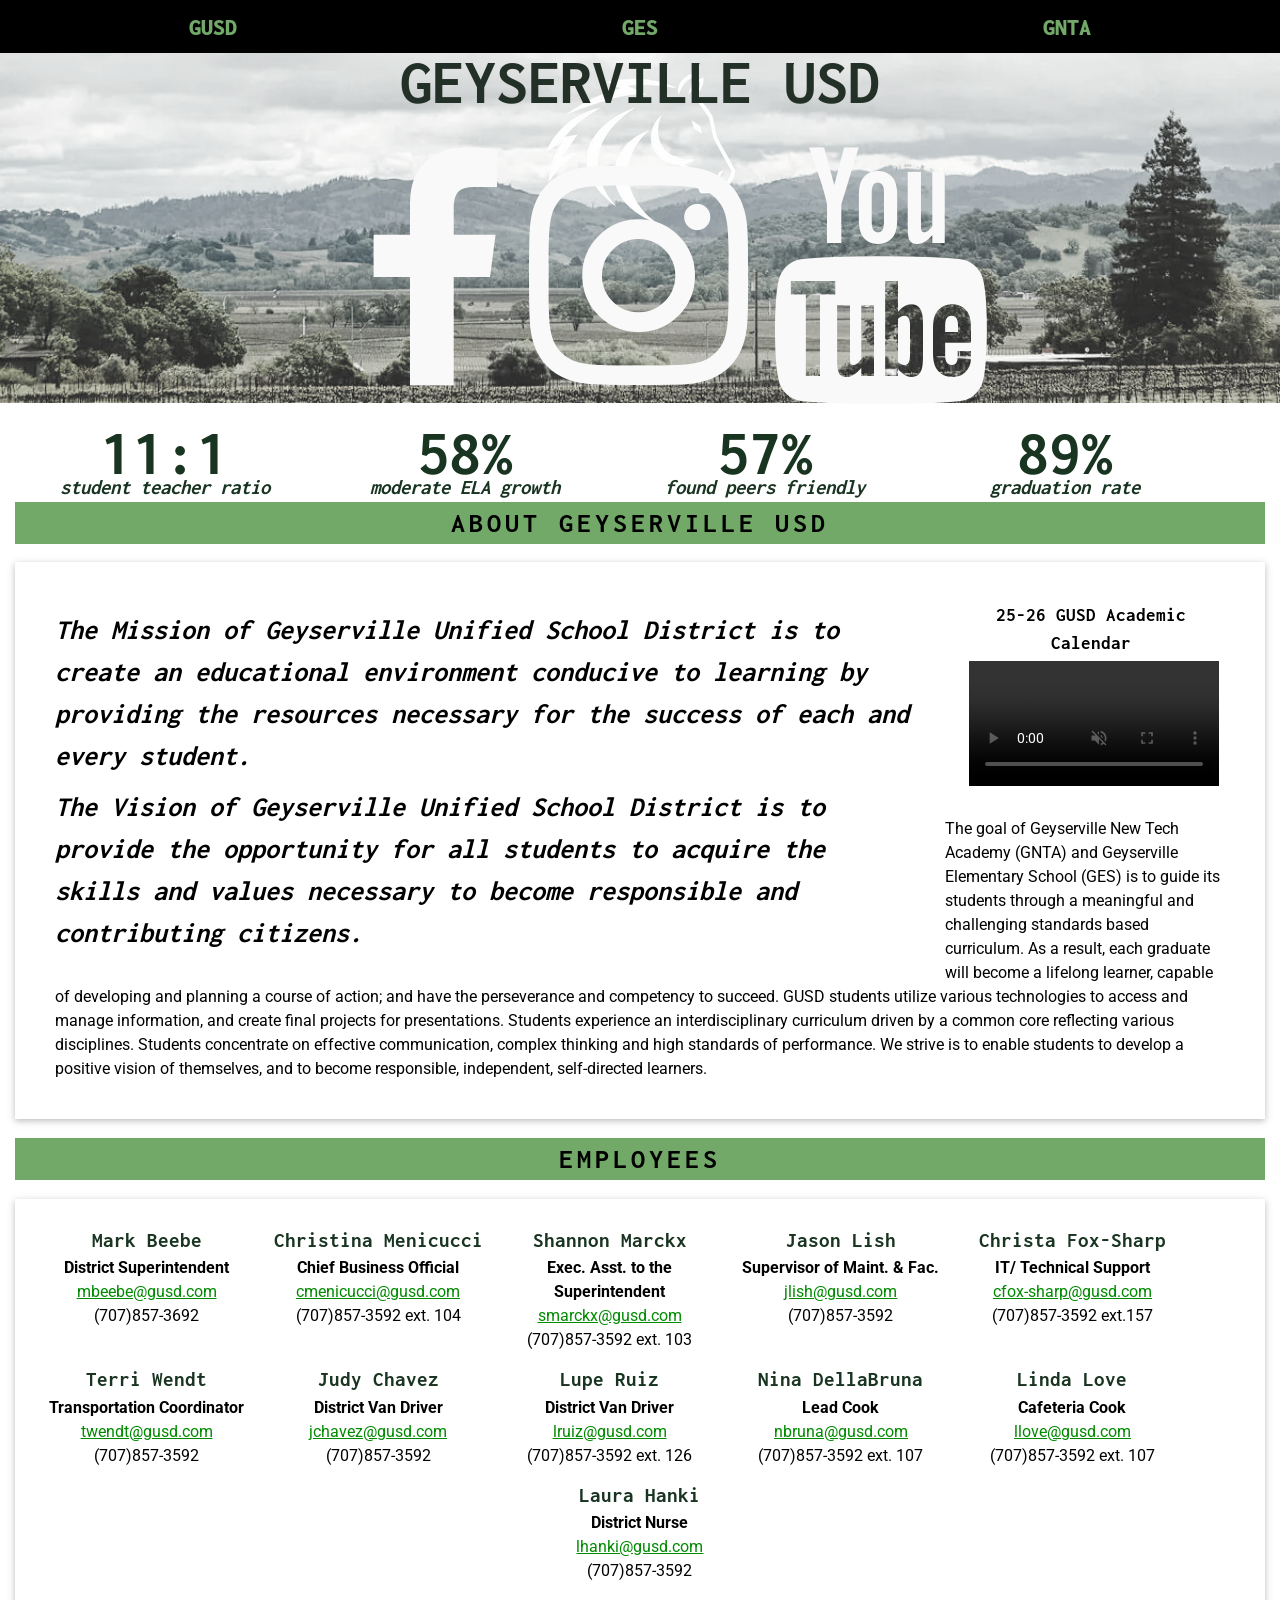
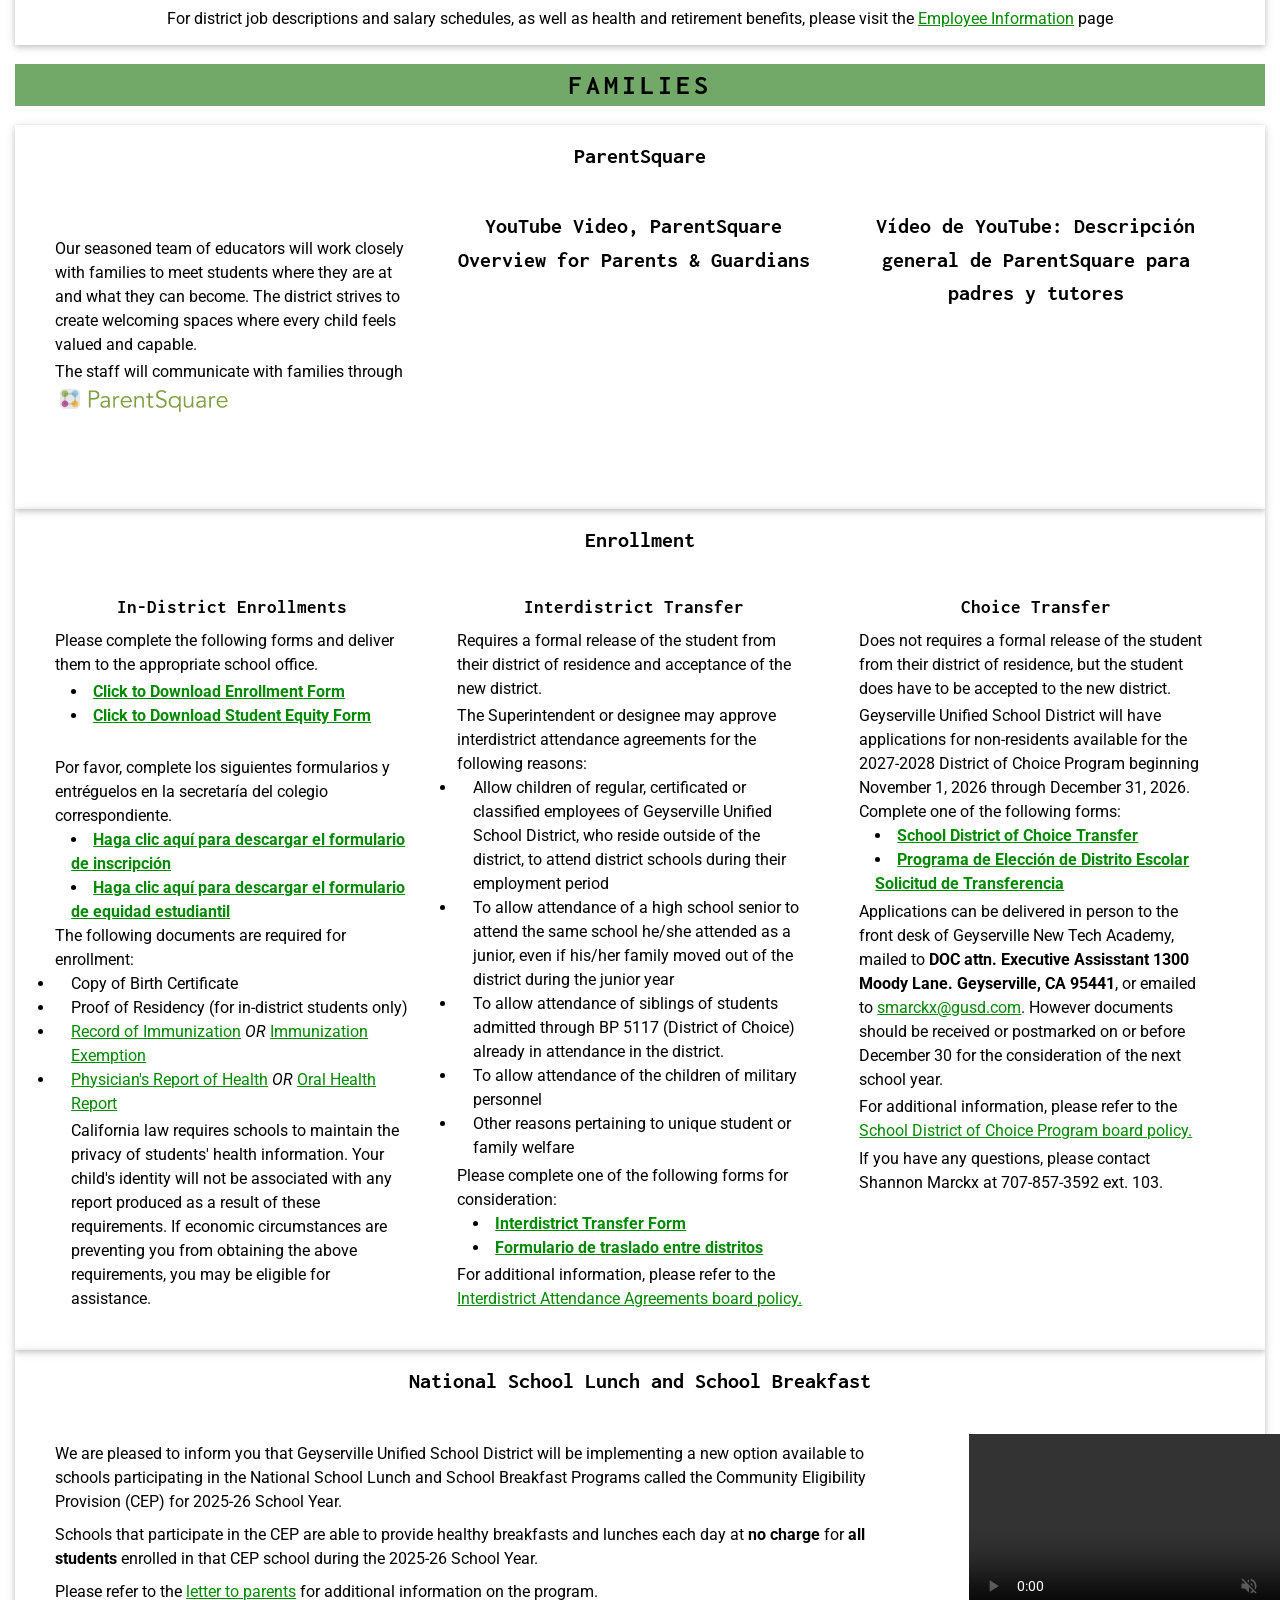
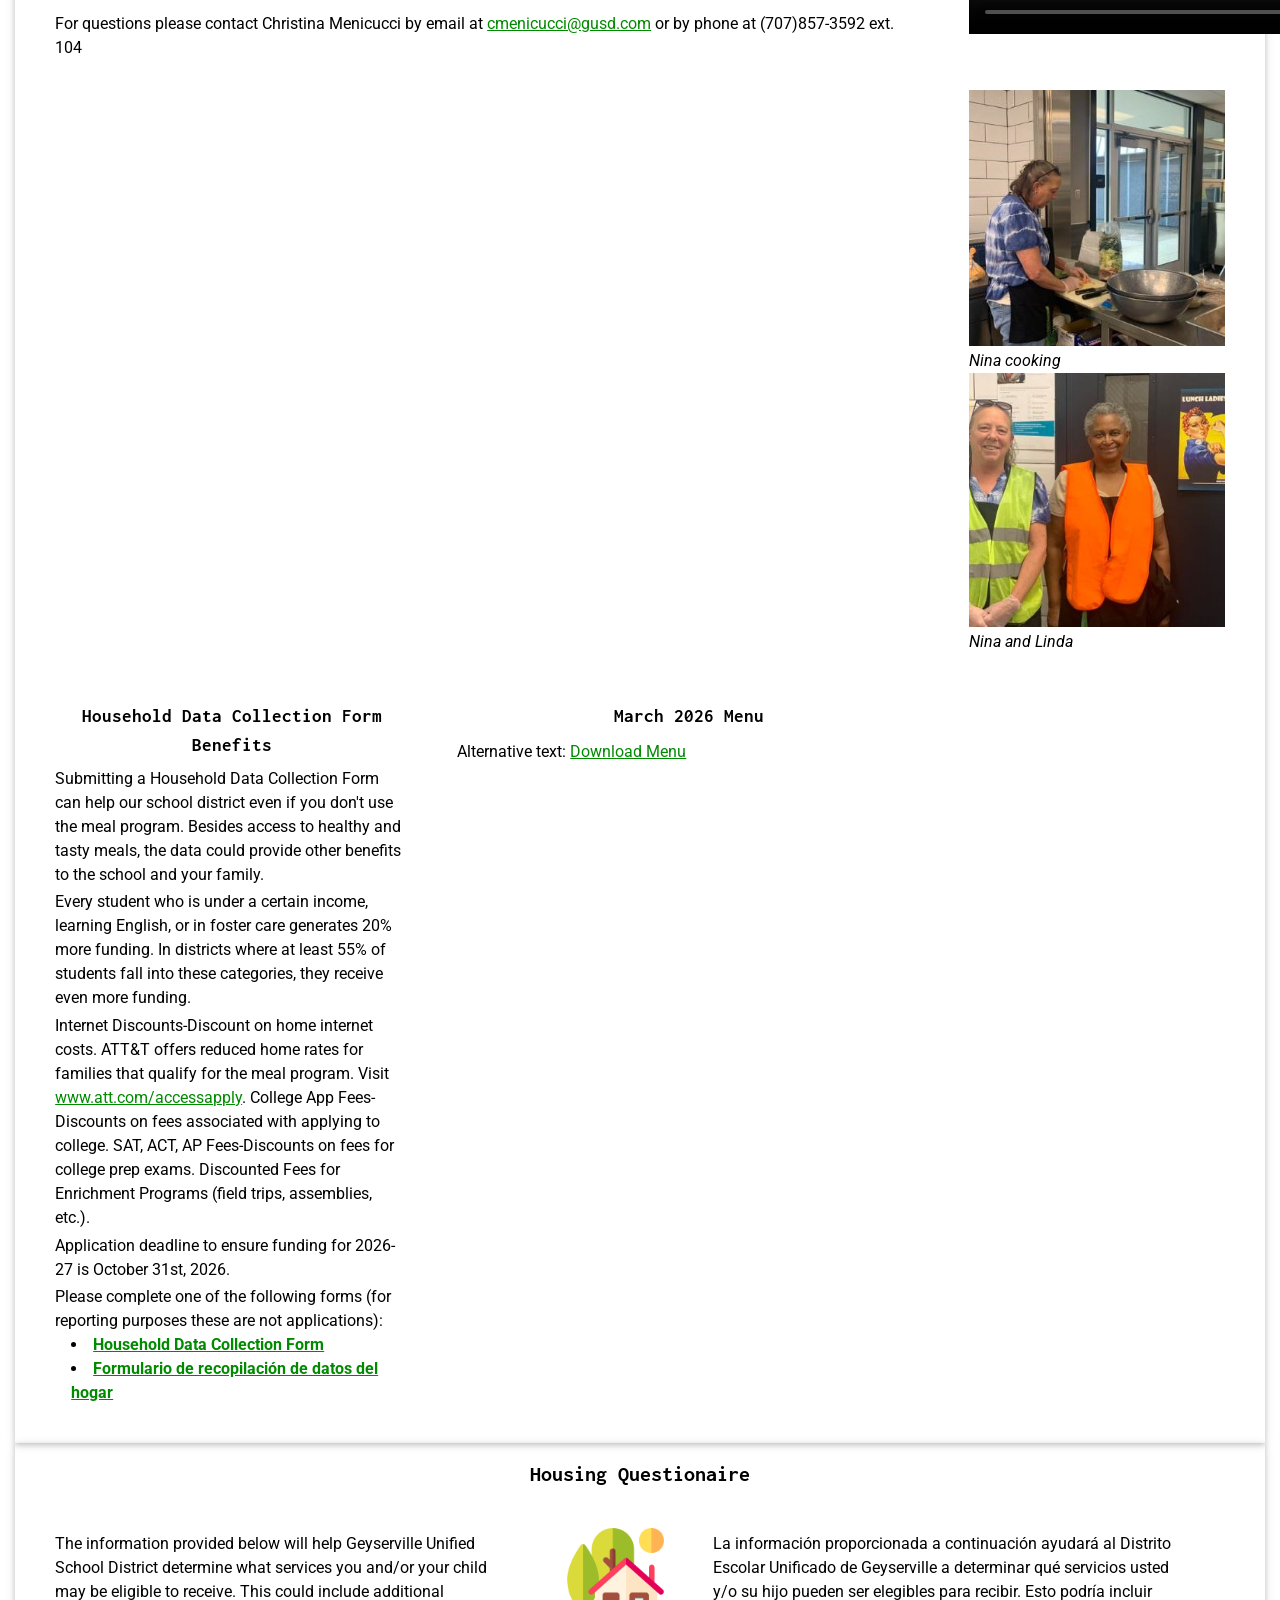
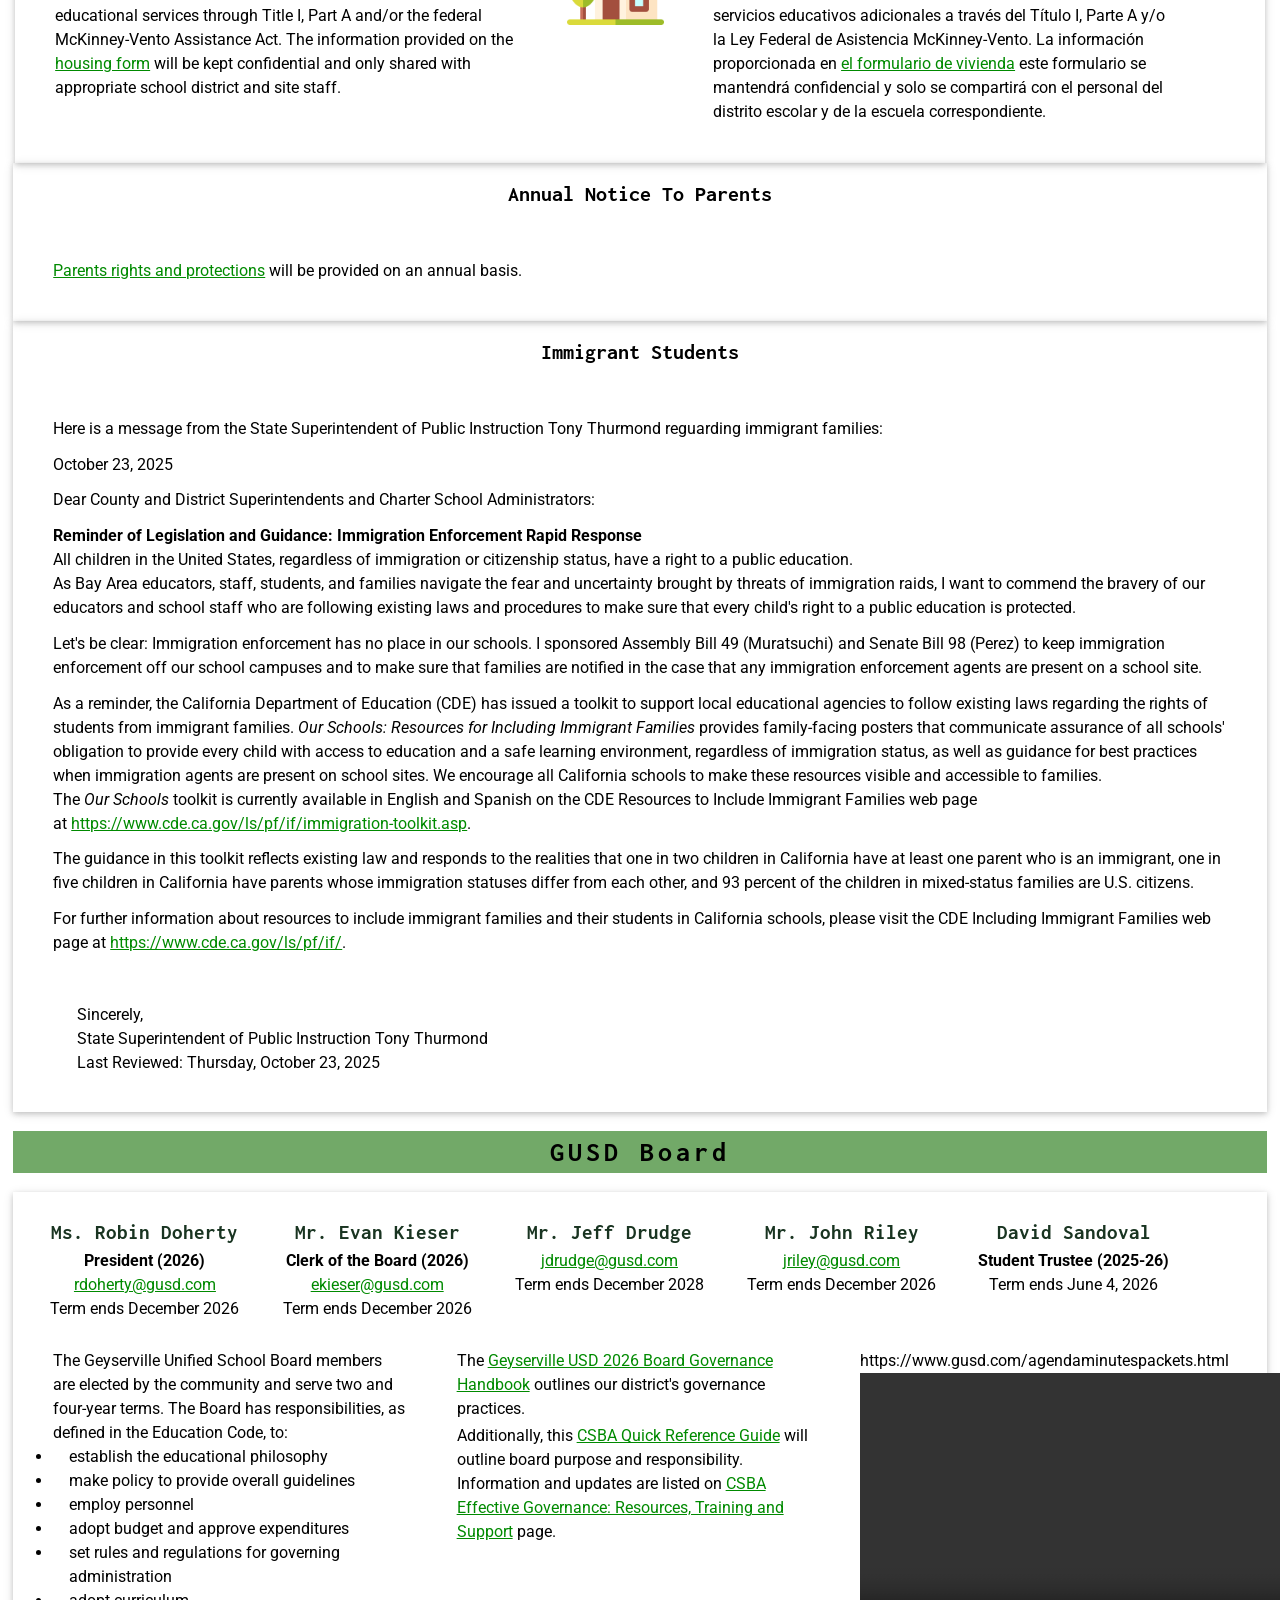
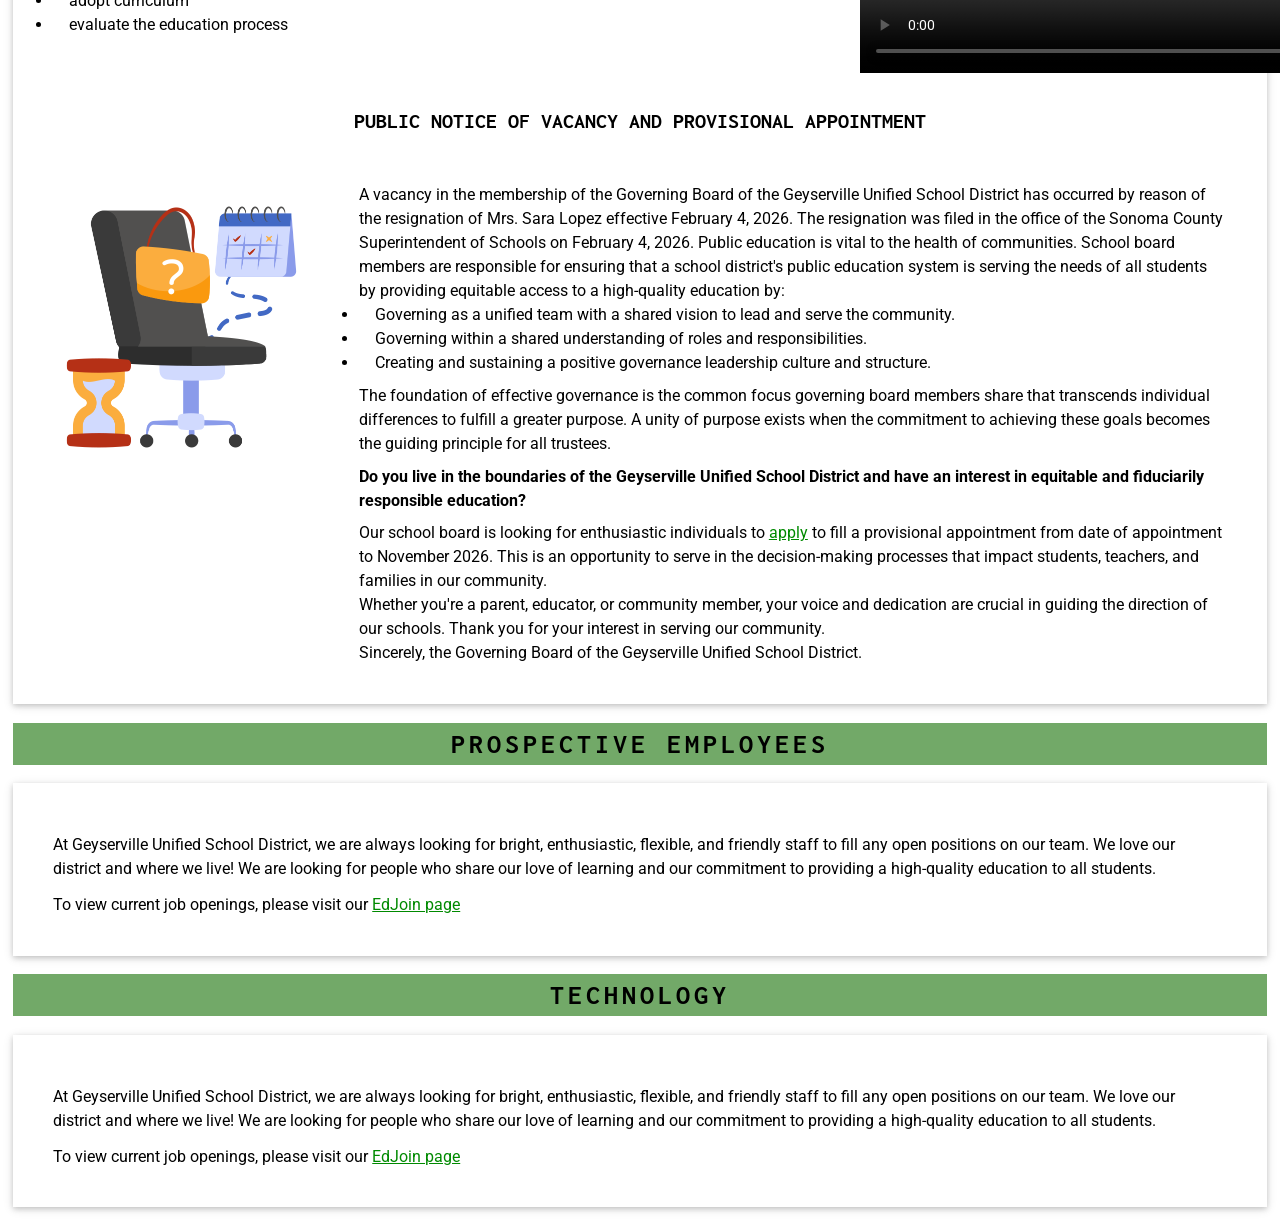
==== index.html @ 6c2a85e2 "removed class on font awesome icons." ====
<!DOCTYPE html>
<html>

<head>
  <title>Geyserville USD</title>
  <link rel="icon" type="image/x-icon" href="./images/favicon.ico">
  <meta charset="UTF-8">
  <meta name="viewport" content="width=device-width, initial-scale=1">
  <link rel="stylesheet" href="./style.css" />
  <script type="text/javascript" src="./jquery-3.3.1.js"></script>
  <script type="text/javascript">
    function googleTranslateElementInit() {
      new google.translate.TranslateElement({ pageLanguage: 'en' }, 'google_translate_element');
    }
  </script>
  <script type="text/javascript"
    src="//translate.google.com/translate_a/element.js?cb=googleTranslateElementInit"></script>
  <link rel="preconnect" href="https://fonts.googleapis.com">
  <link rel="preconnect" href="https://fonts.gstatic.com" crossorigin>
  <link href="https://fonts.googleapis.com/css2?family=Inconsolata:wght@200..900&display=swap" rel="stylesheet">
  <link href="https://fonts.googleapis.com/css2?family=Roboto:ital,wght@0,100..900;1,100..900&display=swap"
    rel="stylesheet">
  <link rel="stylesheet" href="https://cdnjs.cloudflare.com/ajax/libs/font-awesome/4.7.0/css/font-awesome.min.css">
  <script src="js/dw_tooltip_c.js" type="text/javascript"></script>
  <script src="https://ajax.googleapis.com/ajax/libs/jquery/2.2.0/jquery.min.js"></script>
  <script>
    $(function () {
      $("#footerDiv").load("footer.html");
    });  
  </script>

</head>

<div class="gusd-top">
  <div class="gusd-row gusd-black">
    <div id="google_translate_element"></div>
    <div class="navbar">
      <div class="gusd-col s4 dropdown">
        <button class="dropbtn gusd-button gusd-block gusd">GUSD</button>
        <div class="dropdown-content">
          <a href="/">Home</a>
          <a href="./images/25-26_geyserville_unified_school_district_calendar.pdf" target="_blank">Academic
            Calendar</a>
          <a href="#employees">Employees</a>
          <a href="#fam">Families</a>
          <a href="#board">GUSD Board</a>
          <a href="./images/LCAP_GUSD_20250815.pdf" target="_blank">LCAP</a>
          <a href="#pro_emp">Prospective Employees</a>
          <a href="#tech">Technology</a>
        </div>
      </div>
      <div class="gusd-col s4 dropdown">
        <button class="dropbtn gusd-button gusd-block gusd">GES
        </button>
        <div class="dropdown-content">
          <a href="#bell">Bell Schedule</a>
          <a href="#ges_employees">Employees</a>
          <a href="#">Positive Behavior Intervention and Support</a>
          <a href="#">Student/Parent Handbook</a>
          <a href="#">Transportation</a>
        </div>
      </div>
      <div class="gusd-col s4 dropdown">
        <button class="dropbtn gusd-button gusd-block gusd">GNTA</button>
        <div class="dropdown-content">
          <a href="#">Bell Schedule</a>
          <a href="#">Employees</a>
          <a href="#">Student Handbook</a>
          <a href="#">Transportation</a>
          <a href="#">Link 3</a>
        </div>
      </div>
    </div><!-- Ends navbar -->
  </div><!-- Ends black -->

  <body id="top">
    <div id="headerDiv"></div>
    <header id="gusd_header" class="bgimg gusd-display-container gusd-grayscale gusd-center">
      <div class="gusd-display-bottomleft gusd-center gusd-padding-large gusd-hide-small">
        <span><img src="./images/white horse.png" alt="Geyserville Unified logo and text."></span>
      </div>
      <div class="gusd-display-middle gusd-center">
        <span>GEYSERVILLE USD</span>
        <div class="font-awesome-div gusd-padding-large">
          <a href="#" title="Facebook" class="fa fa-facebook gusd-button gusd-block"></a>
          <a href="#" title="Instagram" class="fa fa-instagram gusd-button gusd-block"></a>
          <a href="#" title="YouTube" class="fa fa-youtube gusd-button gusd-block"></a>
        </div>
      </div>
    </header>

    <div class="gusd-container">
      <div class="gusd-content">
        <!-- Add a background color and large text to the whole page -->
        <div class="gusd-col s3 count_font"><span class="counter11"></span>:1</div>
        <div class="gusd-col s3 count_font">58%</div>
        <div class="gusd-col s3 count_font">57%</div>
        <div class="gusd-col s3 count_font">89%</div> <!--<span id="value" -->
        <div class="gusd-col s3 desc_font"><i>student teacher ratio</i></div>
        <div class="gusd-col s3 desc_font"><i>moderate ELA growth</i></div><!--move elective options to GNTA -->
        <div class="gusd-col s3 desc_font"><i>found peers friendly</i></div><!--move PBL projects to GNTA -->
        <div class="gusd-col s3 desc_font"><i>graduation rate</i></div>
        <h1><span class="gusd-tag gusd-wide">ABOUT GEYSERVILLE USD</span></h1>
        <div class="gusd-row gusd-card gusd-padding">
          <div class="column_lrg mission_font">
            <span><i>
                <p>The Mission of Geyserville Unified School District is to create an educational environment
                  conducive to learning by providing the resources necessary for the success of each and every
                  student.</p>
                <P>The Vision of Geyserville Unified School District is to provide the opportunity for all students to
                  acquire the skills and values necessary to become responsible and contributing citizens.</p>
              </i>
            </span>
          </div>
          <div class="column_xsma">
            <h3>25-26 GUSD Academic Calendar</h3>
            <a href="./images/25-26_geyserville_unified_school_district_calendar.pdf" download="25-26 GUSD Calendar"
              title="Download 2025-2026 Academic Calendar">
              <video width="250px" controls autoplay muted loop>
                <source src="./images/finder.mp4" type="video/mp4">
                Your browser does not support the video tag.
              </video>
            </a>
          </div>
          <div class="column_xlrg">
            <p>The goal of Geyserville New Tech Academy (GNTA) and Geyserville Elementary School (GES) is to guide its
              students through a meaningful and challenging standards based curriculum. As a result, each graduate
              will become a lifelong learner, capable of developing and planning a course of action; and have the
              perseverance and competency to succeed. GUSD students utilize various technologies to access and manage
              information, and create final projects for presentations. Students experience an interdisciplinary
              curriculum driven by a common core reflecting various disciplines. Students concentrate on effective
              communication, complex thinking and high standards of performance. We strive is to enable students to
              develop a positive vision of themselves, and to become responsible, independent, self-directed learners.
            </p>
          </div>
        </div>

        <h1 id="employees"><span class="gusd-tag gusd-wide">EMPLOYEES</span></h1>
        <div class="gusd-card gusd-padding">
          <div class="gusd-row gusd-center">
            <p class="column_xsm"><b class="desc_font">Mark Beebe</b><br><b>District Superintendent</b><br><a
                href="mailto:mbeebe@gusd.com">mbeebe@gusd.com</a><br>(707)857-3692</p>
            <p class="column_xsm"><b class="desc_font">Christina Menicucci</b><br><b>Chief Business Official</b><br><a
                href="mailto:cmenicucci@gusd.com">cmenicucci@gusd.com</a><br>(707)857-3592 ext. 104</p>
            <p class="column_xsm"><b class="desc_font">Shannon Marckx</b><br><b>Exec. Asst. to the
                Superintendent</b><br><a href="mailto:smarckx@gusd.com">smarckx@gusd.com</a><br>(707)857-3592 ext. 103
            </p>
            <p class="column_xsm"><b class="desc_font">Jason Lish</b><br><b>Supervisor of Maint. & Fac.</b><br><a
                href="mailto:jlish@gusd.com">jlish@gusd.com</a><br>(707)857-3592</p>
            <p class="column_xsm"><b class="desc_font">Christa Fox-Sharp</b><br><b>IT/ Technical Support</b><br><a
                href="mailto:cfox-sharp@gusd.com">cfox-sharp@gusd.com</a><br>(707)857-3592 ext.157</p>
          </div>
          <div class="gusd-row gusd-center">
            <p class="column_xsm"><b class="desc_font">Terri Wendt</b><br><b>Transportation Coordinator</b><br><a
                href="mailto:twendt@gusd.com">twendt@gusd.com</a><br>(707)857-3592</p>
            <p class="column_xsm"><b class="desc_font">Judy Chavez</b><br><b>District Van Driver</b><br><a
                href="mailto:jchavez@gusd.com">jchavez@gusd.com</a><br>(707)857-3592</p>
            <p class="column_xsm"><b class="desc_font">Lupe Ruiz</b><br><b>District Van Driver</b><br><a
                href="mailto:lruiz@gusd.com">lruiz@gusd.com</a><br>(707)857-3592 ext. 126</p>
            <p class="column_xsm"><b class="desc_font">Nina DellaBruna</b><br><b>Lead Cook</b><br><a
                href="mailto:​​nbruna@gusd.com">​​nbruna@gusd.com</a><br>(707)857-3592 ext. 107</p>
            <p class="column_xsm"><b class="desc_font">Linda Love</b><br><b>Cafeteria Cook</b><br><a
                href="mailto:llove@gusd.com">llove@gusd.com</a><br>(707)857-3592 ext. 107</p>
          </div>
          <!-- <div class="gusd-row gusd-center"> -->
          <p class="column_xsm_last"><b class="desc_font">Laura Hanki</b><br><b>District Nurse</b><br><a
              href="mailto:​lhanki@gusd.com">​lhanki@gusd.com</a><br>(707)857-3592</p>
          <!-- </div> -->
          <div class="gusd-row gusd-center">
            <p>For district job descriptions and salary schedules, as well as health and retirement benefits, please
              visit
              the <a href="employee.html" target="_blank">Employee Information</a> page</p>
          </div>
        </div>

        <h1 id="fam"><span class="gusd-tag gusd-wide">FAMILIES</span></h1>
        <div class="gusd-row gusd-card gusd-padding">
          <h2>ParentSquare</h2>
          <div class="column_med">
            <br>
            <p class="body">Our seasoned team of educators will work closely with families to meet students where they
              are at and what they can become. The district strives to create welcoming spaces where every child feels
              valued and capable.</p>
            <p>The staff will communicate with families through<a
                href="https://www.parentsquare.com/districts/1753"><img src="./images/parentsquare.png"
                  alt="ParentSquare logo" width="50%" /></a></p>
          </div>
          <div class="column_med">
            <h2>YouTube Video, ParentSquare Overview for Parents &amp; Guardians</h2>
            <iframe title="YouTube Video, ParentSquare Overview for Parents &amp; Guardians" jsname="L5Fo6c"
              referrerpolicy="strict-origin-when-cross-origin" class="YMEQtf"
              sandbox="allow-scripts allow-popups allow-forms allow-same-origin allow-popups-to-escape-sandbox allow-downloads allow-modals allow-storage-access-by-user-activation"
              frameborder="0" aria-label="YouTube Video, ParentSquare Overview for Parents &amp; Guardians"
              src="https://www.youtube.com/embed/xOaxk_u0mqA?embed_config=%7B%22enc%22:%22AXH1eznOKfE7nQoEhwMdszmuDDSf3T-GKwSRuxSiid_XeMrHHkifVSwY4-uo995UI8lelowHnPlY2aRajZCX6og_vBLKqORWsJJthunIxsK0rv1Ww94NlD68bMJcPw3WMkjaFBjznTt_VsLlK09O1pxoBzybpid9RKpJFkBZOKJ4wDHm%22%7D&amp;errorlinks=1"
              allowfullscreen=""></iframe>
          </div>
          <div class="column_med">
            <h2>Vídeo de YouTube: Descripción general de ParentSquare para padres y tutores</h2>
            <iframe jsname="L5Fo6c" referrerpolicy="strict-origin-when-cross-origin" class="YMEQtf"
              sandbox="allow-scripts allow-popups allow-forms allow-same-origin allow-popups-to-escape-sandbox allow-downloads allow-modals allow-storage-access-by-user-activation"
              frameborder="0" aria-label="Vídeo de YouTube: Descripción general de ParentSquare para padres y tutores"
              src="https://www.youtube.com/embed/sakfLnbwiB8?embed_config=%7B%22enc%22:%22AXH1eznsh_chgL_cafWoPOCEr1-v4zutTQ7cvnwLO3AbVwyeMOsjTok_7tEPJ2-s_BSFcbgvJt82QvatLveGbUPFIImihLUv9S8UEvt9-mOdBi-uZ7Tpo-iLUYgADkhbrJKQs_psEmMKFXmVM0qLw0TWeAToACghVUZIoG3u_J1Erc08%22%7D&amp;errorlinks=1"
              allowfullscreen=""></iframe>
          </div>
        </div>
        <div class="gusd-row gusd-card gusd-padding">
          <h2>Enrollment</h2>
          <div class="column_med">
            <h3>In-District Enrollments</h3>
            <p>Please complete the following forms and deliver them to the appropriate school office.
            <p>
              <li class="bulletted"><strong><a href="/uploads/1/0/7/8/107860989/new_english_enrollment_form_7-19.pdf"
                    target="_blank">Click
                    to
                    Download&nbsp;Enrollment&nbsp;Form</a></strong></li>
              <li class="bulletted"><strong><a href="/uploads/1/0/7/8/107860989/new_english_equity_form_3-24.pdf"
                    target="_blank">Click
                    to Download Student Equity Form</a></strong></li>
              <br>
            <p>Por favor, complete los siguientes formularios y entréguelos en la secretaría del colegio
              correspondiente.</p>
            <li class="bulletted"><strong><a href="/uploads/1/0/7/8/107860989/new_spanish_enrollment_form_7-19.pdf"
                  target="_blank">Haga
                  clic aquí para descargar el formulario de inscripción</a></strong></li>
            <li class="bulletted"><strong><a href="/uploads/1/0/7/8/107860989/new_spanish_equity_form_3-24.pdf"
                  target="_blank">Haga
                  clic aquí para descargar el formulario de equidad estudiantil</a></strong></li>
            <ul>The following documents are required for enrollment:
              <li class="bulletted">Copy of Birth Certificate</li>
              <li class="bulletted">Proof of Residency (for in-district students only)</li>
              <li class="bulletted"><a
                  href="https://www.cdph.ca.gov/Programs/CID/DCDC/Pages/Immunization/School/shotsforschool.aspx"
                  target="_blank">Record of Immunization</a>
                <i>OR</i>
                <a href="https://www.cdph.ca.gov/Programs/CID/DCDC/Pages/Immunization/School/laws-exemptions.aspx"
                  target="_blank">Immunization Exemption</a>
              </li>
              <li class="bulletted"><a
                  href="https://4.files.edl.io/7b9c/12/04/20/161305-d3fdaaa7-e65f-4666-a278-0f50f2e31180.pdf"
                  target="_blank">Physician&apos;s Report of Health</a>
                <i>OR</i>
                <a href="https://4.files.edl.io/913d/12/04/20/162026-7b7695d8-22b4-487d-881c-32d19e23f736.pdf"
                  target="_blank">Oral Health Report</a>
                <p>California law requires schools to maintain the privacy of students&apos; health information. Your
                  child&apos;s
                  identity will
                  not be associated with any report produced as a result of these requirements. If economic
                  circumstances
                  are preventing you from obtaining the above requirements, you may be eligible for assistance.</p>
                <!-- <video width="250" height="250" margin="0%" padding="0%" float="center" controls autoplay muted loop>
                  <source src="./images/teacher.mp4" type="video/mp4">
                  Your browser does not support the video tag.
                </video> -->
          </div>
          <div class="column_med">
            <h3>Interdistrict Transfer</h3>
            <p>Requires a formal release of the student from their district of residence and acceptance of the new
              district.</p>
            <p>The Superintendent or designee may approve interdistrict attendance agreements for the following
              reasons:</p>
            <ul>
              <li class="bulletted">Allow children of regular, certificated or classified employees of Geyserville
                Unified School
                District, who reside outside of the district, to attend district schools during their employment
                period</li>
              <li class="bulletted">To allow attendance of a high school senior to attend the same school he/she
                attended as a junior,
                even if his/her family moved out of the district during the junior year</li>
              <li class="bulletted">To allow attendance of siblings of students admitted through BP 5117 (District of
                Choice) already in
                attendance in the district.</li>
              <li class="bulletted">To allow attendance of the children of military personnel</li>
              <li class="bulletted">Other reasons pertaining to unique student or family welfare</li>
            </ul>
            <p>Please complete one of the following forms for consideration:</p>
            <li class="bulletted"><strong><a href="./images/2025_interdistrict_transfer_agreement.pdf"
                  target="_blank">Interdistrict
                  Transfer Form</a></strong></li>
            <li class="bulletted"><strong><a href="./images/2025_interdistrict_transfer_agreement_spanish_.pdf"
                  target="_blank">Formulario
                  de traslado entre distritos</a></strong></li>
            <p>For additional information, please refer to the <a
                href="https://simbli.eboardsolutions.com/Policy/ViewPolicy.aspx?S=36030828&revid=vVoS0kYkDOMFIslshXTbSQKtQ==&ppage=0&st=interdistrict&mt=Exact"
                target="_blank">Interdistrict Attendance Agreements board policy.</a></p>
          </div>
          <div class="column_med">
            <h3>Choice Transfer</h3>
            <p>Does not requires a formal release of the student from their district of residence, but the student
              does have to be accepted to the new district.</p>
            <p>Geyserville Unified School District will have applications for non-residents available for the
              2027-2028 District of Choice Program beginning November 1, 2026 through December 31, 2026. Complete one
              of the following forms:</p>
            <li class="bulletted"><strong><a href="./images/School District of Choice Transfer.pdf"
                  target="_blank">School District of
                  Choice Transfer</a></strong></li>
            <li class="bulletted"><strong><a
                  href="./images/Programa de Elección de Distrito Escolar Solicitud de Transferencia.pdf"
                  target="_blank">Programa de Elección de Distrito Escolar Solicitud de Transferencia</a></strong>
            </li>
            <p>Applications can be delivered in person to the front desk of Geyserville New Tech Academy, mailed to
              <strong>DOC attn. Executive Assisstant 1300 Moody Lane. Geyserville, CA 95441</strong>, or emailed to <a
                href="mailto:smarckx@gusd.com">smarckx@gusd.com</a>. However documents should be received or
              postmarked on or before December 30 for the consideration of the next school year.
            </p>
            <p>For additional information, please refer to the <a
                href="https://simbli.eboardsolutions.com/Policy/ViewPolicy.aspx?S=36030828&revid=islshfslshdvyG0vtlHkpluswjZ9Sjg%3d%3d&ptid=amIgTZiB9plushNjl6WXhfiOQ%3d%3d&secid=9slshUHzTHxaaYMVf6zKpJz3Q%3d%3d&PG=6&IRP=0&isPndg=false"
                target="_blank">School District of Choice Program board policy.</a></p>
            <p>If you have any questions, please contact Shannon Marckx at 707-857-3592 ext. 103.</p>
          </div>
        </div>
        <div class="gusd-row gusd-card gusd-padding">
          <h2>National School Lunch and School Breakfast</h2>
          <div class="column_lrg">
            <p>We are pleased to inform you that Geyserville Unified School District will be implementing a new option
              available to schools participating in the National School Lunch and School Breakfast Programs called the
              Community Eligibility Provision (CEP) for 2025-26 School Year.</p>
            <p>Schools that participate in the CEP are able to provide healthy breakfasts and lunches each day at
              <strong>no charge</strong> for <strong>all students</strong> enrolled in that CEP school during the
              2025-26 School Year.
            </p>
            <p>Please refer to the <a href="./images/letter_to_families_re_cep_eng-spa.pdf" target="_blank">letter to
                parents</a> for additional information on the program.</p>
            <p>For questions please contact Christina Menicucci by email at <a
                href="mailto:cmenicucci@gusd.com">cmenicucci@gusd.com</a> or by phone at (707)857-3592 ext. 104</p>
          </div>
          <div class="column_xsma">
            <video height="200px" margin="0%" padding="0%" float="center" controls autoplay muted loop>
              <source src="./images/frying-pan.mp4" type="video/mp4">
              Your browser does not support the video tag.
            </video>
          </div>
          <div class="column_sm">
            <img src="./images/Nina cooking.jpg" alt="Nina cooking" width="100%" />
            <p><i>Nina cooking </i></p>
            <img src="./images/GUSD Cafeteria.jpg" alt="GUSD Cafeteria Ladies" width="100%" />
            <p><i>Nina and Linda</i></p>
          </div>
          <div class="column_med">
            <h3>Household Data Collection Form Benefits</h3>
            <p>Submitting a Household Data Collection Form can help our school district even if you don&apos;t use the
              meal
              program. Besides access to healthy and tasty meals, the data could provide other benefits to the school
              and your family.</p>
            <p>Every student who is under a certain income, learning English, or in foster care generates 20% more
              funding. In
              districts where at least 55% of students fall into these categories, they receive even more funding. </p>
            <p>Internet Discounts-Discount on home internet costs. ATT&T offers reduced home rates for families that
              qualify for the meal program. Visit <a href="www.att.com/accessapply">www.att.com/accessapply</a>. College
              App Fees-Discounts on fees associated with applying to college. SAT, ACT, AP Fees-Discounts on fees for
              college prep exams. Discounted Fees for
              Enrichment Programs (field trips, assemblies, etc.).</p>
            <p>Application deadline to ensure funding for 2026-27 is October 31st, 2026.</p>
            <p>Please complete one of the following forms (for reporting purposes these are not applications):</p>
            <li class="bulletted"><strong><a href="./images/geyserville_household_data_collection_form_eng_25-26.pdf"
                  target="_blank">Household
                  Data Collection Form</a></strong></li>
            <li class="bulletted"><strong><a href="./images/geyserville_household_data_collection_form_span_25-26.pdf"
                  target="_blank">Formulario de recopilación de datos del hogar</a></strong></li>
          </div>
          <div class="column_med-lrg">
            <h3>March 2026 Menu</h3>
            <object data="/images/26-03_menu_for_website.pdf" type="application/pdf" width="100%" height="600px">
              <p>Alternative text: <a href="March 2026 Menu">Download Menu</a></p>
            </object>
          </div>
        </div>
        <div class="gusd-row gusd-card gusd-padding">
          <h2>Housing Questionaire</h2>
          <div class="column_med-lrg">
            <p>The information provided below will help Geyserville Unified School District determine what services
              you and/or your child may be eligible to receive. This could include additional educational services
              through Title I, Part A and/or the federal McKinney-Vento Assistance Act. The information provided on
              the <a
                href="https://docs.google.com/forms/d/e/1FAIpQLSduBxyXyM5_pFXSoMhkrVWXdF7sk_dmdeuh7vlok1ETHCEwIg/viewform?usp=sf_link"
                target="_blank">housing form</a> will be kept confidential and only shared with appropriate school
              district and site staff.</p>
          </div>
          <div class="column_xxsm">
            <img src="./images/house.png" width="100%" alt="house">
          </div>
          <div class="column_med-lrg">
            <p>La información proporcionada a continuación ayudará al Distrito Escolar Unificado de Geyserville a
              determinar qué servicios usted y/o su hijo pueden ser elegibles para recibir. Esto podría incluir
              servicios educativos adicionales a través del Título I, Parte A y/o la Ley Federal de Asistencia
              McKinney-Vento. La información proporcionada en <a
                href="https://docs.google.com/forms/d/e/1FAIpQLSduBxyXyM5_pFXSoMhkrVWXdF7sk_dmdeuh7vlok1ETHCEwIg/viewform?usp=sf_link"
                target="_blank"> el formulario de vivienda</a> este formulario se mantendrá confidencial y solo se
              compartirá con el personal del distrito escolar y de la escuela correspondiente.</p>
          </div>
        </div>
      </div>

      <div class="gusd-row gusd-card gusd-padding">
        <h2>Annual Notice To Parents</h2>
        <div class="column_xlrg">
          <p><a href="/html/2025-2026 Annual_Notice_To_Parents.html" target="_blank">Parents rights and protections</a>
            will be provided on an annual basis.</p>
        </div>
      </div>
      <div class="gusd-row gusd-card gusd-padding">
        <h2>Immigrant Students</h2>
        <div class="column_xlrg">
          <p>Here is a message from the State Superintendent of Public Instruction Tony Thurmond reguarding immigrant
            families:</p>
          <div>
            <p>October 23, 2025</p>
            <p>Dear County and District Superintendents and Charter School
              Administrators:</p>
            <p><strong>Reminder of Legislation and Guidance: Immigration Enforcement Rapid Response</strong></p>All
            children in the United States, regardless of immigration or
            citizenship status, have a right to a public education.<br>As Bay Area educators, staff, students, and
            families navigate the fear and uncertainty brought by threats of immigration raids, I want to commend the
            bravery of our educators and school staff who are following existing laws and procedures to make sure that
            every child&apos;s right to a public education is protected.</p>Let&apos;s be clear: Immigration enforcement
            has
            no place in our schools. I sponsored Assembly Bill 49 (Muratsuchi) and Senate Bill 98 (Perez) to keep
            immigration enforcement off our school campuses and to make sure that families are notified in the case that
            any immigration enforcement agents are present on a school site.</p>As a reminder, the California
            Department of Education (CDE) has issued a toolkit to support local educational agencies to follow existing
            laws regarding the rights of students from immigrant families.&nbsp;<em>Our Schools: Resources for Including
              Immigrant Families</em>&nbsp;provides family-facing posters that communicate assurance of all
            schools&apos;
            obligation to provide every child with access to education and a safe learning environment, regardless of
            immigration status, as well as guidance for best practices when immigration agents are present on school
            sites. We encourage all California schools to make these resources visible and accessible to
            families.<br>The&nbsp;<em>Our Schools</em>&nbsp;toolkit is currently available in English and Spanish on the
            CDE Resources to Include Immigrant Families web page at&nbsp;<a
              href="https://www.cde.ca.gov/ls/pf/if/immigration-toolkit.asp">https://www.cde.ca.gov/ls/pf/if/immigration-toolkit.asp</a>.
            </p>The
            guidance in this toolkit reflects existing law and responds to the realities that one in two children in
            California have at least one parent who is an immigrant, one in five children in California have parents
            whose immigration statuses differ from each other, and 93 percent of the children in mixed-status families
            are U.S. citizens.<p>For further information about resources to include immigrant families and their
              students in California schools, please visit the CDE Including Immigrant Families web page at&nbsp;<a
                href="https://www.cde.ca.gov/ls/pf/if/">https://www.cde.ca.gov/ls/pf/if/</a>.</p>
            <div class="column_lrg"><br>Sincerely,<br>State Superintendent of Public Instruction Tony Thurmond<br>Last
              Reviewed: Thursday, October 23, 2025</div>
          </div>
        </div>
      </div>
      <h1 id="board"><span class="gusd-tag gusd-wide">GUSD Board</span></h1>
      <div class="gusd-row gusd-card gusd-padding">
        <div class="gusd-center">
          <p class="column_xsm"><b class="desc_font">Ms. Robin Doherty</b><br><b>President (2026)</b><br><a
              href="mailto:rdoherty@gusd.com">rdoherty@gusd.com</a><br>​Term ends December 2026</p>
          <p class="column_xsm"><b class="desc_font">Mr. Evan Kieser</b><br><b>Clerk of the Board (2026)</b><br><a
              href="mailto:ekieser@gusd.com">ekieser@gusd.com</a><br>​Term ends December 2026</p>
          <p class="column_xsm"><b class="desc_font">Mr. Jeff Drudge</b><br><a
              href="mailto:jdrudge@gusd.com">jdrudge@gusd.com</a><br>Term ends December 2028</p>
          <p class="column_xsm"><b class="desc_font">Mr. John Riley</b><br><a
              href="mailto:jriley@gusd.com">jriley@gusd.com</a><br>Term ends December 2026​</p>
          <p class="column_xsm"><b class="desc_font">David Sandoval</b><br><b>Student Trustee (2025-26)</b><br>​Term
            ends June 4, 2026</p>
        </div>
        <div class="gusd-row">
          <div class="column_med">
            <p>The Geyserville Unified School Board members are ​elected by the community and serve two and four-year
              terms. The Board has responsibilities, as defined in the Education Code, to:</p>
            <ul>
              <li class="bulletted">establish the educational philosophy</li>
              <li class="bulletted">make policy to provide overall guidelines</li>
              <li class="bulletted">employ personnel</li>
              <li class="bulletted">adopt budget and approve expenditures</li>
              <li class="bulletted">set rules and regulations for governing administration</li>
              <li class="bulletted">adopt curriculum</li>
              <li class="bulletted">evaluate the education process</li>
            </ul>
          </div>
          <div class="column_med">
            <p>The <a href="./images/2026_board_governance_handbook.pdf">Geyserville USD 2026 Board Governance
                Handbook</a> outlines our district&apos;s governance practices.</p>
            <p>Additionally, this <a
                href="https://www.csba.org/-/media/CSBA/Files/GovernanceResources/EffectiveGovernance/About-SCHOOL-Boards-Flier_2022.ashx?la=en&rev=188409b687fd450aaf132d18e0cd9c14">CSBA
                Quick Reference Guide</a> will outline board purpose and responsibility. Information and updates are
              listed on <a href="https://www.csba.org/GovernanceAndPolicyResources/EffectiveGovernance#gsc.tab=0"
                target="_blank">CSBA Effective Governance: Resources, Training and Support</a> page.
          </div>
          <div class="column_med">
            <p>https://www.gusd.com/agendaminutespackets.html</p>
            <video height="300px" controls autoplay muted loop>
              <source src="./images/room.mp4" type="video/mp4">
              Your browser does not support the video tag.
            </video>
          </div>
        </div>
        <div class="gusd-row">
          <h2>PUBLIC NOTICE OF VACANCY AND PROVISIONAL APPOINTMENT</h2>
          <div class="column_sm">
            <br><img width="100%" align-items="center" src="./images/chair.png" alt="vacancy on the board image.">
          </div>
          <div class="column_lrg">
            <p>A vacancy in the membership of the Governing Board of the Geyserville Unified School District has
              occurred by reason of the resignation of Mrs. Sara Lopez effective February 4, 2026. The resignation was
              filed in the office of the Sonoma County Superintendent of Schools on February 4, 2026. Public education
              is vital to the health of communities. School board members are responsible for ensuring that a school
              district&apos;s public education system is serving the needs of all students by providing equitable access
              to a
              high-quality education by:
            <ul>
              <li class="bulletted">Governing as a unified team with a shared vision to lead and serve the community.
              </li>
              <li class="bulletted">Governing within a shared understanding of roles and responsibilities.</li>
              <li class="bulletted">Creating and sustaining a positive governance leadership culture and structure.</li>
            </ul>
            <p>The foundation of effective governance is the common focus governing board members share that transcends
              individual differences to fulfill a greater purpose. A unity of purpose exists when the commitment to
              achieving these goals becomes the guiding principle for all trustees.</p>
            <p><strong>Do you live in the boundaries of the Geyserville Unified School District and have an interest in
                equitable and fiduciarily responsible education?</strong></p>
            <p>Our school board is looking for enthusiastic individuals to <a
                href="./images/school_board_vacancy_application_form.pdf">apply</a> to fill a provisional appointment
              from date of appointment to November 2026. This is an opportunity to serve in the decision-making
              processes that impact students, teachers, and families in our community.<br>Whether you&apos;re a parent,
              educator, or community member, your voice and dedication are crucial in guiding the direction of our
              schools. Thank you for your interest in serving our community.<br>Sincerely, the Governing Board of the
              Geyserville Unified School District.</p>
          </div>
        </div><!-- End row -->
      </div>
      <h1 id="pro_emp"><span class="gusd-tag gusd-wide">PROSPECTIVE EMPLOYEES</span></h1>
      <div class="gusd-row gusd-card gusd-padding">
        <div class="column_xlrg">
          <p>At Geyserville Unified School District, we are always looking for bright, ​enthusiastic, flexible, and
            friendly staff to fill any open positions on our team. We love our district and where we live! We are
            looking for people who share our love of learning and our commitment to providing a high-quality education
            to all students.
          <p>To view current job openings, please visit our <a href="https://www.edjoin.org/GEYSERVILLE"
              target="_blank">EdJoin page</a></p>
        </div>
      </div>
      <h1 id="tech"><span class="gusd-tag gusd-wide">TECHNOLOGY</span></h1>
      <div class="gusd-row gusd-card gusd-padding">
        <div class="column_xlrg">
          <p>At Geyserville Unified School District, we are always looking for bright, ​enthusiastic, flexible, and
            friendly staff to fill any open positions on our team. We love our district and where we live! We are
            looking for people who share our love of learning and our commitment to providing a high-quality education
            to all students.
          <p>To view current job openings, please visit our <a href="https://www.edjoin.org/GEYSERVILLE"
              target="_blank">EdJoin page</a></p>
        </div>
      </div>
      <div id="footerDiv"></div>
---- style.css ----
* {
  box-sizing: border-box;
}

.directory-image {
  float: left;
  position: relative;
  z-index: 1;
  vertical-align: middle;
  height: 140px;
}

.toolbar {
  background: #72a968;
  font-size: 14px;
  line-height: 36px;
  margin: 20px auto 0;
  max-width: 700px;
  min-height: 36px;
  padding: 0 12px;
  position: relative;
  user-select: none;

  &:before,
  &:after {
    border: 6px solid transparent;
    bottom: -12px;
    content: "";
    position: absolute;
  }

  &:before {
    border-top-color: darken(#72a968, 15%);
    border-right-color: darken(#72a968, 15%);
    left: 0;
  }

  &:after {
    border-top-color: darken(#72a968, 15%);
    border-left-color: darken(#72a968, 15%);
    right: 0;
  }

  ul {
    /* list-style: none; */
    margin: 0;
    padding: 0;
  }

  a {
    color: #fff;
    text-decoration: none;
  }

  ul {
    >li {
      float: left;

      >a {
        display: block;
        padding: 0 8px;
      }

      .menu {
        background: darken(#72a968, 5%);
        display: none;
        position: absolute;

        &.browse {
          left: 12px;
          right: 12px;
          padding: 0 4px;

          a {
            float: left;
            padding: 0 6px;

            &:hover {
              background-color: darken(#72a968, 10%);
            }
          }
        }

        &.filter {
          label {
            color: #fff;
            cursor: pointer;
            display: block;
            padding: 0 16px 0 28px;

            &:hover {
              background: darken(#72a968, 10%);
            }
          }

          input[type="checkbox"] {
            display: none;
          }

          input:checked+label:before {
            color: lighten(#72a968, 45%);
            content: "\f00c";
            font: 12px/34px "FontAwesome";
            left: 8px;
            position: absolute;
          }
        }
      }

      &:hover {
        >a {
          background: darken(#72a968, 5%);
        }

        .menu {
          display: block;
        }
      }
    }
  }

  .search {
    float: right;

    label {
      color: #fff;
    }
  }

  input[type=search] {
    background: lighten(#72a968, 50%);
    border: 2px solid darken(#72a968, 3%);
    height: 16px;
    margin: 5px 0;
    padding: 3px;
    position: relative;
    transition: 200ms;

    &:focus {
      background-image: #fff;
      border-color: darken(#72a968, 10%);
      outline: 0;
    }
  }
}

.directory {
  background: #ddd;
  border-top: 1px solid #aaa;
  margin: 0 auto 24px;
  max-width: 1600px;
}

.directory ul {
  list-style: none;
  margin: 0;
  overflow: hidden;
  padding: 0 0 12px;
}

.directory li {
  background: #fff;
  box-shadow: 1px 1px 1px rgba(0, 0, 0, 0.15);
  box-sizing: border-box;
  float: left;
  margin: 12px 0 0 2%;
  min-height: 130px;
  padding: 12px 12px 12px 12px;
  position: relative;
  width: 22.4%;

}

.stock-photo {
  content: "\f007";
  font: 94px FontAwesome;
}

.directory .name {
  font-weight: bold;
  font-size: 20px;
  padding-left: 10px;
}

.directory .degree {
  color: #999;
  font-size: 18px;
}

.directory .icon-briefcase:before {
  content: "\f0b1";
}

.directory .icon-envelope-alt:before {
  content: "\f0e0";
}

.directory .icon-phone:before {
  content: "\f095";
}

.directory .icon-briefcase,
.directory .icon-envelope-alt,
.directory .icon-phone {
  color: #222;
  display: block;
  font: 14px sans-serif;
  line-height: 22px;
  text-align: left;
  padding-left: 110px;

  &:before {
    color: #888;
    display: inline-block;
    font-family: FontAwesome;
    width: 22px;
  }
}

.slideshow {
  list-style: none !important;
}

.slideshow li span {
  width: 100%;
  height: 350px;
  position: absolute;
  top: 100px;
  left: 0px;
  color: transparent;
  background-size: cover;
  background-position: 50% 50%;
  background-repeat: none;
  opacity: 0;
  -webkit-backface-visibility: hidden;
  backface-visibility: hidden;
  -webkit-animation: imageAnimation 24s linear infinite 0s;
  -moz-animation: imageAnimation 24s linear infinite 0s;
  animation: imageAnimation 24s linear infinite 0s;
}

.slideshow li h3 {
  /* position: absolute; */
  text-align: center;
  bottom: 150px;
  left: 0;
  right: 0;
  opacity: 0;
  font-size: 4.0625em;
  /* font-family: "Josefin Sans", sans-serif; */
  text-transform: uppercase;
  color: #fff;
  -webkit-animation: titleAnimation 24s linear 1 0s;
  -moz-animation: titleAnimation 24s linear 1 0s;
  animation: titleAnimation 24s linear 1 0s;
}

@media only screen and (min-width: 768px) {
  .slideshow li h3 {
    bottom: 30px;
    font-size: 8.125em;
  }
}

@media only screen and (min-width: 1024px) {
  .slideshow li h3 {
    font-size: 10.9375em;
  }
}

@-webkit-keyframes imageAnimation {
  0% {
    opacity: 0;
    -webkit-animation-timing-function: ease-in;
  }

  12.5% {
    opacity: 1;
    -webkit-animation-timing-function: ease-out;
  }

  25% {
    opacity: 1;
  }

  37.5% {
    opacity: 0;
  }

  100% {
    opacity: 0;
  }
}

@-moz-keyframes imageAnimation {
  0% {
    opacity: 0;
    -moz-animation-timing-function: ease-in;
  }

  12.5% {
    opacity: 1;
    -moz-animation-timing-function: ease-out;
  }

  25% {
    opacity: 1;
  }

  37.5% {
    opacity: 0;
  }

  100% {
    opacity: 0;
  }
}

@keyframes imageAnimation {
  0% {
    opacity: 0;
    -webkit-animation-timing-function: ease-in;
    -moz-animation-timing-function: ease-in;
    animation-timing-function: ease-in;
  }

  12.5% {
    opacity: 1;
    -webkit-animation-timing-function: ease-out;
    -moz-animation-timing-function: ease-out;
    animation-timing-function: ease-out;
  }

  25% {
    opacity: 1;
  }

  37.5% {
    opacity: 0;
  }

  100% {
    opacity: 0;
  }
}

@-webkit-keyframes titleAnimation {
  0% {
    opacity: 0;
  }

  12.5% {
    opacity: 1;
  }

  25% {
    opacity: 1;
  }

  37.5% {
    opacity: 0;
  }

  100% {
    opacity: 0;
  }
}

@-moz-keyframes titleAnimation {
  0% {
    opacity: 0;
  }

  12.5% {
    opacity: 1;
  }

  25% {
    opacity: 1;
  }

  37.5% {
    opacity: 0;
  }

  100% {
    opacity: 0;
  }
}

@keyframes titleAnimation {
  0% {
    opacity: 0;
  }

  12.5% {
    opacity: 1;
  }

  25% {
    opacity: 1;
  }

  37.5% {
    opacity: 0;
  }

  100% {
    opacity: 0;
  }
}

.no-cssanimations .slideshow li span {
  opacity: 1;
}

/* .person {
  display: grid;
  grid-template-columns: repeat(5, 1fr);
  gap: 1%;
} */

.calendar {
  display: grid;
  grid-template-columns: repeat(1fr, 3fr);
  gap: 1%;
}

@media screen and (min-width: 700px) {
  .schedule {
    display: grid;
    grid-gap: 1em;
    grid-template-rows:
      [tracks] auto
      /* Foreshadowing! */
      [time-0800] 1fr [time-0830] 1fr [time-0900] 1fr [time-0930] 1fr [time-1000] 1fr [time-1030] 1fr [time-1100] 1fr [time-1130] 1fr [time-1200] 1fr;
    grid-template-columns:
      [times] 4em [track-1-start] 1fr [track-1-end track-2-start] 1fr [track-2-end track-3-start] 1fr [track-3-end track-4-start] 1fr [track-4-end];
  }

  .schedule-table th {
    background-color: #314837;
    color: #f5f4f4;
  }

  .time-slot {
    grid-column: times;
  }
}

.track-slot {
  display: none;
  /* only visible with Grid layout */
}

@supports(display:grid) {
  @media screen and (min-width:700px) {
    .track-slot {
      grid-row: tracks;
      display: block;
      position: sticky;
      top: 100px;
      background-color: rgba(255, 255, 255, .9);
    }
  }
}

header {
  background-position: center;
  background-size: cover;
  min-height: 60%;
  image-rendering: -webkit-optimize-contrast;
  image-rendering: crisp-edges;
  /* Modern browsers */
  height: 350px;
}

#gusd_header {
  background-image: url("./images/Coppola5.webp");
}

.menu {
  display: none;
}

/* Create two equal columns that floats next to each other */
.column {
  float: left;
  width: 50%;
  padding: 10px;
  height: 200px;
  /* Should be removed. Only for demonstration */
}

.column_xsm_last {
  margin-left: auto;
  margin-right: auto;
  text-align: center;
  width: 19%;
  padding: 1%;
}

.column_xxsm {
  float: left;
  width: 12%;
  padding: 2%;
}

.column_xsm {
  float: left;
  text-align: center;
  width: 19%;
  /* padding: 1%; */
}

.column_xsma {
  float: left;
  width: 24%;
  padding: 2%;
}

.column_sm {
  float: left;
  width: 25%;
  padding: 2%;
}

.column_med {
  float: left;
  width: 33%;
  padding: 2%;
}

.column_med-lrg {
  float: left;
  width: 42%;
  padding: 2%;
}

.column_lrg {
  float: left;
  width: 75%;
  padding: 2%;
}

.column_xlrg {
  max-width: 100%;
  padding: 2%;
  font-family: "Roboto";
}

ul {
  /* list-style: none; */
  /* Remove list bullets */
  padding: 0;
  margin: 0;
}

li {
  padding-left: 16px;
}

.bulletted li::before {
  content: "•";
  /* Insert content that looks like bullets */
  padding-right: 8px;
}

/* Clear floats after the columns */
.row:after {
  content: "";
  display: table;
  clear: both;
}

.footer {
  font-size: .8em;
  padding: 10px 2%;
  text-align: left;
  background-color: #fff;
  text-decoration: dotted;
  color: #555;
  position: absolute;
  bottom: 0;
}

a {
  color: #008a00 !important;
}

p {
  color: #000;
  margin: 0;
  padding-top: 1%;
  line-height: 1.5;
}

.count_font {
  font-size: clamp(2rem, 5vw, 4rem);
  font-weight: bolder;
  font-family: Inconsolata;
  text-align: center;
  padding: 1%;
  margin: 1%;
  color: #193421;
}

.desc_font {
  font-size: clamp(1rem, 5vw, 1.3rem);
  font-weight: bolder;
  font-family: Inconsolata;
  text-align: center;
  color: #193421;
  padding: 1%;
  margin: 1%;
}

.mission_font {
  font-size: clamp(1.25rem, 5vw, 1.75rem);
  font-weight: bold;
  font-family: Inconsolata;

}

.counter11::after {
  content: counter(c);
  animation: counter 1s linear infinite alternate;
  counter-reset: none;
  animation-iteration-count: 1;
  /* Plays once */
  animation-fill-mode: forwards;
  /* Stops at 100% */
}

/* .counter89::after {
  content: count(count);
  animation: count 1s linear infinite alternate;
  counter-reset: none;
  animation-iteration-count: 1;
  animation-fill-mode: forwards;
}
 */
@keyframes counter {
  0% {
    counter-increment: c 0;
  }

  10% {
    counter-increment: c 1;
  }

  20% {
    counter-increment: c 2;
  }

  30% {
    counter-increment: c 3;
  }

  40% {
    counter-increment: c 4;
  }

  50% {
    counter-increment: c 5;
  }

  60% {
    counter-increment: c 6;
  }

  70% {
    counter-increment: c 7;
  }

  80% {
    counter-increment: c 8;
  }

  90% {
    counter-increment: c 9;
  }

  95% {
    counter-increment: c 10;
  }

  100% {
    counter-increment: c 11;
  }
}

/* @keyframes counter {
  0% {
    counter-increment: count 0;
  }
  10% {
    counter-increment: count 5;
  }
  20% {
    counter-increment: count 10;
  }
  25% {
    counter-increment: count 15;
  }
  30% {
    counter-increment: count 20;
  }
  35% {
    counter-increment: count 25;
  }
  40% {
    counter-increment: count 30;
  }
  45% {
    counter-increment: count 35;
  }
  50% {
    counter-increment: count 40;
  }
  55% {
    counter-increment: count 45;
  }
  60% {
    counter-increment: count 50;
  }
  65% {
    counter-increment: count 55;
  }
  70% {
    counter-increment: count 60;
  }
  75% {
    counter-increment: count 65;
  }
  80% {
    counter-increment: count 70;
  }
  85% {
    counter-increment: count 75;
  }
  90% {
    counter-increment: count 80;
  }
  95% {
    counter-increment: count 85;
  }
  100% {
    counter-increment: count 89;
  }
}
 */

html {
  -ms-text-size-adjust: 100%;
  -webkit-text-size-adjust: 100%
}

body {
  margin: 0
}

article,
aside,
details,
figcaption,
figure,
header,
main,
menu,
nav,
section {
  display: block
}

summary {
  display: list-item
}

audio,
canvas,
progress,
video {
  display: inline-block
}

progress {
  vertical-align: baseline
}

audio:not([controls]) {
  display: none;
  height: 0
}

[hidden],
template {
  display: none
}

a {
  background-color: transparent
}

a:active,
a:hover {
  outline-width: 0
}

abbr[title] {
  border-bottom: none;
  text-decoration: underline;
  text-decoration: underline dotted
}

b,
strong {
  font-weight: bolder
}

dfn {
  font-style: italic
}

mark {
  background: #ff0;
  color: #000
}

small {
  font-size: 80%
}

sub,
sup {
  font-size: 75%;
  line-height: 0;
  position: relative;
  vertical-align: baseline
}

sub {
  bottom: -0.25em
}

sup {
  top: -0.5em
}

figure {
  margin: 1em 40px
}

img {
  border-style: none
}

code,
kbd,
pre,
samp {
  font-family: monospace, monospace;
  font-size: 1em
}

button,
input,
select,
textarea,
optgroup {
  font: inherit;
  margin: 0
}

optgroup {
  font-weight: bold
}

button,
select {
  text-transform: none
}

button,
[type=button],
[type=reset],
[type=submit] {
  -webkit-appearance: button;
  appearance: button;
}

button::-moz-focus-inner,
[type=button]::-moz-focus-inner,
[type=reset]::-moz-focus-inner,
[type=submit]::-moz-focus-inner {
  border-style: none;
  padding: 0
}

button:-moz-focusring,
[type=button]:-moz-focusring,
[type=reset]:-moz-focusring,
[type=submit]:-moz-focusring {
  outline: 1px dotted ButtonText
}

fieldset {
  border: 1px solid #c0c0c0;
  margin: 0 2px;
  padding: .35em .625em .75em
}

legend {
  color: inherit;
  display: table;
  max-width: 100%;
  padding: 0;
  white-space: normal
}

[type=checkbox],
[type=radio] {
  padding: 0
}

[type=number]::-webkit-inner-spin-button,
[type=number]::-webkit-outer-spin-button {
  height: auto
}

[type=search] {
  -webkit-appearance: textfield;
  appearance: textfeild;
  outline-offset: -2px
}

[type=search]::-webkit-search-decoration {
  -webkit-appearance: none
}

::-webkit-file-upload-button {
  -webkit-appearance: button;
  font: inherit
}

/* End extract */
html,
body {
  font-family: "Roboto";
  font-size: clamp(.75rem, 5vw, 1rem);
  line-height: 1.5
}

h1 {
  font-size: clamp(1.5rem, 5vw, 1.75rem);
}

h2 {
  text-align: center;
  font-size: clamp(1.2rem, 5vw, 1.4rem);
  margin: 0;
  padding-bottom: 1%;
}

h3 {
  text-align: center;
  font-size: clamp(1rem, 5vw, 1.2rem);
  margin: 0;
  padding-bottom: 1%;
}

h4 {
  font-size: 20px
}

h5 {
  font-size: 18px
}

h6 {
  font-size: 16px
}

h1,
h2,
h3,
h4,
h5,
h6 {
  font-family: "Inconsolata";
  font-style: bold;
}

.gusd-wide {
  letter-spacing: 4px
}

a.anchor::before {
  /* display: block;*/
  position: absolute;
  top: -500px;
  overflow: auto;
}

hr {
  border: 5%;
  border-top: 1px solid #eee;
  margin: 20px 0;
  color: #008a00 !important;
}

.font-awesome-div {
  display: flex !important;
  flex-direction: row !important;
}

.fa {
  padding: 1%;
  width: 5%;
  /* text-align: center; */
  text-decoration: overline;
  color: #f9f9f9 !important;
  font-weight: bolder;
  font-size: 4em !important;
  gap: 5%;
}

.navbar {
  font-size: clamp(1rem, 5vw, 2rem);
  font-family: Inconsolata;
  z-index: 9;
}

.navbar a {
  text-align: center;
  text-decoration: dotted;
  color: #000 !important;
}

.dropdown {
  float: left;
}

.dropdown .dropbtn {
  font-size: 75%;
  border: none;
  outline: none;
  padding: 2% 3%;
  background-color: inherit;
  font-family: inherit;
  margin: 0;
}

.navbar a:hover,
.dropdown:hover .dropbtn {
  background-color: #72A968 !important;
  color: #000;
  z-index: 9;
}

.dropdown-content {
  display: none;
  position: absolute;
  background-color: #f9f9f9;
  width: inherit;
  box-shadow: 0px 1% 2% 0px rgba(0, 0, 0, 0.2);
  color: #000;
  z-index: 9;
}

.dropdown-content a {
  /* float: none; */
  padding: 1% 2%;
  text-decoration: none;
  display: block;
  text-align: left;
}

.dropdown-content a:hover {
  background-color: #ddd;
}

.dropdown:hover .dropdown-content {
  display: block;
}

#google_translate_element {
  height: auto
}

;

.gusd-image {
  max-width: 100%;
  height: auto
}

img {
  vertical-align: middle
}

.gusd-table,
.gusd-table-all {
  border-collapse: collapse;
  border-spacing: 0;
  width: 100%;
  display: table
}

.gusd-table-all {
  border: 1px solid #ccc
}

.gusd-bordered tr,
.gusd-table-all tr {
  border-bottom: 1px solid #ddd
}

.gusd-striped tbody tr:nth-child(even) {
  background-color: #f1f1f1
}

.gusd-table-all tr:nth-child(odd) {
  background-color: #fff
}

.gusd-table-all tr:nth-child(even) {
  background-color: #f1f1f1
}

.gusd-hoverable tbody tr:hover,
.gusd-ul.gusd-hoverable li:hover {
  background-color: #ccc
}

.gusd-centered tr th,
.gusd-centered tr td {
  text-align: center
}

.gusd-table td,
.gusd-table th,
.gusd-table-all td,
.gusd-table-all th {
  padding: 1%;
  display: table-cell;
  text-align: center;
  vertical-align: top;
  width: 40%;
  align-self: center;
  justify-content: center;
}

.null {
  background-color: white !important;
}

.spacer {
  background-color: white;
}

.gusd-table th:first-child,
.gusd-table td:first-child,
.gusd-table-all th:first-child,
.gusd-table-all td:first-child {
  padding-left: 16px
}

.gusd-btn,
.gusd-button {
  border: none;
  display: inline-block;
  padding: 1% 2%;
  vertical-align: middle;
  text-decoration: none;
  background-color: inherit;
  text-align: center;
  cursor: pointer;
  white-space: nowrap;
  color: #72A968
}

.gusd-btn:hover {
  box-shadow: 0 1% 2% 0 rgba(0, 0, 0, 0.2), 0 6px 20px 0 rgba(0, 0, 0, 0.19)
}

.gusd-btn,
.gusd-button {
  -webkit-touch-callout: none;
  -webkit-user-select: none;
  -khtml-user-select: none;
  -moz-user-select: none;
  -ms-user-select: none;
  user-select: none
}

.gusd-disabled,
.gusd-btn:disabled,
.gusd-button:disabled {
  cursor: not-allowed;
  opacity: 0.3
}

.gusd-disabled *,
:disabled * {
  pointer-events: none
}

.gusd-btn.gusd-disabled:hover,
.gusd-btn:disabled:hover {
  box-shadow: none
}

.gusd-badge,
.gusd-tag {
  width: 100%;
  background-color: #72a968;
  color: #000;
  display: inline-block;
  padding-left: 8px;
  padding-right: 8px;
  text-align: center;
  font-size: 1em;
  font-style: bold;
}

.gusd-badge {
  border-radius: 50%
}

.gusd-ul {
  /* list-style-type: none; */
  padding: 0;
  margin: 0
}

.gusd-ul li {
  padding: 1% 2%;
  border-bottom: 1px solid #ddd
}

.gusd-ul li:last-child {
  border-bottom: none
}

.gusd-tooltip,
.gusd-display-container {
  position: relative
}

.gusd-tooltip .gusd-text {
  display: none
}

.gusd-tooltip:hover .gusd-text {
  display: inline-block
}

.gusd-ripple:active {
  opacity: 0.5
}

.gusd-ripple {
  transition: opacity 0s
}

.gusd-input {
  padding: 8px;
  display: block;
  border: none;
  border-bottom: 1px solid #ccc;
  width: 100%
}

.gusd-select {
  padding: 9px 0;
  width: 100%;
  border: none;
  border-bottom: 1px solid #ccc
}

.gusd-dropdown-click,
.gusd-dropdown-hover {
  position: absolute;
  display: inline-block;
  cursor: pointer
}

.gusd-dropdown-hover:hover .gusd-dropdown-content {
  display: block
}

.gusd-dropdown-hover:first-child,
.gusd-dropdown-click:hover {
  background-color: #ccc;
  color: #000
}

.gusd-dropdown-hover:hover>.gusd-button:first-child,
.gusd-dropdown-click:hover>.gusd-button:first-child {
  background-color: #ccc;
  color: #000
}

.gusd-dropdown-content {
  cursor: auto;
  color: #000;
  background-color: #fff;
  display: none;
  position: absolute;
  min-width: 160px;
  margin: 0;
  padding: 0;
}

.gusd-check,
.gusd-radio {
  width: 24px;
  height: 24px;
  position: relative;
  top: 6px
}

.gusd-sidebar {
  width: 200px;
  background-color: #fff;
}

.gusd-bar-block .gusd-dropdown-hover,
.gusd-bar-block .gusd-dropdown-click {
  width: 100%
}

.gusd-bar-block .gusd-dropdown-hover .gusd-dropdown-content,
.gusd-bar-block .gusd-dropdown-click .gusd-dropdown-content {
  min-width: 100%
}

.gusd-bar-block .gusd-dropdown-hover .gusd-button,
.gusd-bar-block .gusd-dropdown-click .gusd-button {
  width: 100%;
  text-align: left;
  padding: 1% 2%
}

.gusd-main,
#main {
  transition: margin-left .4s
}

.gusd-modal-content {
  margin: auto;
  background-color: #fff;
  position: relative;
  padding: 0;
  outline: 0;
  width: 600px
}

.gusd-bar {
  width: 100%;
}

.gusd-center .gusd-bar {
  display: inline-block;
  width: auto
}

.gusd-bar .gusd-bar-item {
  padding: 1% 2%;
  float: left;
  width: auto;
  border: none;
  display: block;
  outline: 0
}

.gusd-bar .gusd-dropdown-hover,
.gusd-bar .gusd-dropdown-click {
  position: static;
  float: left
}

.gusd-bar .gusd-button {
  white-space: normal
}

.gusd-bar-block .gusd-bar-item {
  width: 100%;
  display: block;
  padding: 1% 2%;
  text-align: left;
  border: none;
  white-space: normal;
  float: none;
  outline: 0
}

.gusd-bar-block.gusd-center .gusd-bar-item {
  text-align: center
}

.gusd-block {
  display: block;
  width: 100%
}

.gusd-responsive {
  display: block;
  overflow-x: auto
}

.gusd-container:after,
.gusd-container:before,
.gusd-panel:after,
.gusd-panel:before,
.gusd-row:after,
.gusd-row:before,
.gusd-row-padding:after,
.gusd-row-padding:before,
.gusd-cell-row:before,
.gusd-cell-row:after,
.gusd-clear:after,
.gusd-clear:before,
.gusd-bar:before,
.gusd-bar:after {
  content: "";
  display: table;
  clear: both
}

.gusd-col,
.gusd-half,
.gusd-third,
.gusd-twothird,
.gusd-threequarter,
.gusd-quarter {
  float: left;
  width: 100%
}

.gusd-col.s1 {
  width: 8.33333%
}

.gusd-col.s2 {
  width: 16.66666%
}

.gusd-col.s3 {
  width: 22%;
  margin-top: 0% !important;
  margin-bottom: 0% !important;
  line-height: 20%;
}

.gusd-col.s4 {
  width: 33.33333%
}

.gusd-col.s5 {
  width: 41.66666%
}

.gusd-col.s6 {
  width: 49.99999%
}

.gusd-col.s7 {
  width: 58.33333%
}

.gusd-col.s8 {
  width: 66.66666%
}

.gusd-col.s9 {
  width: 74.99999%
}

.gusd-col.s10 {
  width: 83.33333%
}

.gusd-col.s11 {
  width: 91.66666%
}

.gusd-col.s12 {
  width: 99.99999%
}

@media (min-width:601px) {
  .gusd-col.m1 {
    width: 8.33333%
  }

  .gusd-col.m2 {
    width: 16.66666%
  }

  .gusd-col.m3,
  .gusd-quarter {
    width: 24.99999%
  }

  .gusd-col.m4,
  .gusd-third {
    width: 33.33333%
  }

  .gusd-col.m5 {
    width: 41.66666%
  }

  .gusd-col.m6,
  .gusd-half {
    width: 49.99999%
  }

  .gusd-col.m7 {
    width: 58.33333%
  }

  .gusd-col.m8,
  .gusd-twothird {
    width: 66.66666%
  }

  .gusd-col.m9,
  .gusd-threequarter {
    width: 74.99999%
  }

  .gusd-col.m10 {
    width: 83.33333%
  }

  .gusd-col.m11 {
    width: 91.66666%
  }

  .gusd-col.m12 {
    width: 99.99999%
  }
}

@media (min-width:993px) {
  .gusd-col.l1 {
    width: 8.33333%
  }

  .gusd-col.l2 {
    width: 16.66666%
  }

  .gusd-col.l3 {
    width: 24.99999%
  }

  .gusd-col.l4 {
    width: 33.33333%
  }

  .gusd-col.l5 {
    width: 41.66666%
  }

  .gusd-col.l6 {
    width: 49.99999%
  }

  .gusd-col.l7 {
    width: 58.33333%
  }

  .gusd-col.l8 {
    width: 66.66666%
  }

  .gusd-col.l9 {
    width: 74.99999%
  }

  .gusd-col.l10 {
    width: 83.33333%
  }

  .gusd-col.l11 {
    width: 91.66666%
  }

  .gusd-col.l12 {
    width: 99.99999%
  }
}

.gusd-stretch {
  margin-left: -16px;
  margin-right: -16px
}

.gusd-content,
.gusd-auto {
  margin-left: 2px;
  margin-right: 2px
}

.gusd-content {
  max-width: 100%;
}

.gusd-cell-row {
  display: table;
  width: 100%
}

.gusd-cell {
  display: table-cell
}

.gusd-cell-top {
  vertical-align: top
}

.gusd-cell-middle {
  vertical-align: middle
}

.gusd-cell-bottom {
  vertical-align: bottom
}

.gusd-hide {
  display: none !important
}

.gusd-show-block,
.gusd-show {
  display: block !important
}

.gusd-show-inline-block {
  display: inline-block !important
}

@media (max-width:1205px) {
  .gusd-auto {
    max-width: 95%
  }
}

@media (max-width:600px) {
  .gusd-modal-content {
    margin: 0 10px;
    width: auto !important
  }

  .gusd-modal {
    padding-top: 30px
  }

  .gusd-dropdown-hover.gusd-mobile .gusd-dropdown-content,
  .gusd-dropdown-click.gusd-mobile .gusd-dropdown-content {
    position: relative
  }

  .gusd-hide-small {
    display: none !important
  }

  .gusd-mobile {
    display: block;
    width: 100% !important
  }

  .gusd-bar-item.gusd-mobile,
  .gusd-dropdown-hover.gusd-mobile,
  .gusd-dropdown-click.gusd-mobile {
    text-align: center
  }

  .gusd-dropdown-hover.gusd-mobile,
  .gusd-dropdown-hover.gusd-mobile .gusd-btn,
  .gusd-dropdown-hover.gusd-mobile .gusd-button,
  .gusd-dropdown-click.gusd-mobile,
  .gusd-dropdown-click.gusd-mobile .gusd-btn,
  .gusd-dropdown-click.gusd-mobile .gusd-button {
    width: 100%
  }
}

@media (max-width:768px) {
  .gusd-modal-content {
    width: 500px
  }

  .gusd-modal {
    padding-top: 50px
  }
}

@media (min-width:993px) {
  .gusd-modal-content {
    width: 900px
  }

  .gusd-hide-large {
    display: none !important
  }

  .gusd-sidebar.gusd-collapse {
    display: block !important
  }
}

@media (max-width:992px) and (min-width:601px) {
  .gusd-hide-medium {
    display: none !important
  }
}

@media (max-width:992px) {
  .gusd-sidebar.gusd-collapse {
    display: none
  }

  .gusd-main {
    margin-left: 0 !important;
    margin-right: 0 !important
  }

  .gusd-auto {
    max-width: 100%
  }
}

/* .gusd-top,
.gusd-bottom {
  width: 100%;
  z-index: 1
}

.gusd-top {
  top: 0
}

.gusd-bottom {
  bottom: 0
} */

/* .gusd-display-topleft {
  position: absolute;
  left: 0;
  top: 0
}

.gusd-display-topright {
  position: absolute;
  right: 0;
  top: 0
}

.gusd-display-bottomleft {
  position: absolute;
  left: 0;
  bottom: 0
}

.gusd-display-bottomright {
  position: absolute;
  right: 3%;
  bottom: 1.5%;
}
 */
.gusd-display-middle {
  position: absolute;
  top: 50%;
  left: 50%;
  transform: translate(-50%, -50%);
  -ms-transform: translate(-50%, -50%);
  /* -webkit-text-stroke-width: 2px; Set the outline width */
  /* -webkit-text-stroke-color: #513b29; Set the outline color */
  color: #053B14;
  /* Set the inner fill color */
  /* Standard property as a potential future-proof measure, though support varies */
  /* -webkit-text-stroke: 2px #053B14;  */
  /* Min 2.5rem, Preferred 5vw + 1rem, Max 5rem */
  font-size: clamp(2.5rem, 5vw, 5rem);
  font-weight: bolder;
  font-family: Inconsolata;
}

.gusd-display-left {
  position: absolute;
  top: 50%;
  left: 0%;
  transform: translate(0%, -50%);
  -ms-transform: translate(-0%, -50%)
}

.gusd-display-right {
  position: absolute;
  top: 50%;
  right: 0%;
  transform: translate(0%, -50%);
  -ms-transform: translate(0%, -50%)
}

.gusd-display-topmiddle {
  position: absolute;
  left: 50%;
  top: 0;
  transform: translate(-50%, 0%);
  -ms-transform: translate(-50%, 0%)
}

.gusd-display-bottommiddle {
  position: absolute;
  left: 50%;
  bottom: 0;
  transform: translate(-50%, 0%);
  -ms-transform: translate(-50%, 0%)
}

.gusd-display-container:hover .gusd-display-hover {
  display: block
}

.gusd-display-container:hover span.gusd-display-hover {
  display: inline-block
}

.gusd-display-hover {
  display: none
}

.gusd-display-position {
  position: absolute
}

.gusd-circle {
  border-radius: 50%
}

.gusd-round-small {
  border-radius: 2px
}

.gusd-round,
.gusd-round-medium {
  border-radius: 4px
}

.gusd-round-large {
  border-radius: 8px
}

.gusd-round-xlarge {
  border-radius: 16px
}

.gusd-round-xxlarge {
  border-radius: 32px
}

.gusd-row-padding,
.gusd-row-padding>.gusd-half,
.gusd-row-padding>.gusd-third,
.gusd-row-padding>.gusd-twothird,
.gusd-row-padding>.gusd-threequarter,
.gusd-row-padding>.gusd-quarter,
.gusd-row-padding>.gusd-col {
  padding: 0 8px
}

.gusd-container,
.gusd-panel {
  padding: 1%
}

.gusd-panel {
  margin-top: 16px;
  margin-bottom: 16px
}

#grid {
  display: grid;
  height: 100px;
  grid-template-rows: 30px 1fr;
}

#areaA {
  background-color: #b9b59f;
  /* beige */
}

#areaB {
  background-color: #afc9b6;
  /* light green */
}

#areaC {
  background-color: #decda3;
  /* light mustard */
}

#areaD {
  background-color: #cbc3b5;
  /* light brown */
}

#areaE {
  background-color: #a6d5ac;
  /* light emerald */
}

.gusd-grid {
  display: grid
}

.gusd-grid-padding {
  display: grid;
  gap: 16px
}

.gusd-flex {
  display: flex
}

.gusd-text-center {
  text-align: center
}

.gusd-text-bold,
.gusd-bold {
  font-weight: bold
}

.gusd-text-italic,
.gusd-italic {
  font-style: italic
}

.gusd-code,
.gusd-codespan {
  font-family: Consolas, "courier new";
  font-size: 16px
}

.gusd-code {
  width: auto;
  background-color: #fff;
  padding: 8px 12px;
  border-left: 4px solid #4CAF50;
  word-wrap: break-word
}

.gusd-codespan {
  color: crimson;
  background-color: #f1f1f1;
  padding-left: 4px;
  padding-right: 4px;
  font-size: 110%
}

.gusd-card,
.gusd-card-2 {
  box-shadow: 0 2px 5px 0 rgba(0, 0, 0, 0.16), 0 2px 10px 0 rgba(0, 0, 0, 0.12)
}

.gusd-card-4,
.gusd-hover-shadow:hover {
  box-shadow: 0 4px 10px 0 rgba(0, 0, 0, 0.2), 0 4px 20px 0 rgba(0, 0, 0, 0.19)
}

.gusd-spin {
  animation: gusd-spin 2s infinite linear
}

@keyframes gusd-spin {
  0% {
    transform: rotate(0deg)
  }

  100% {
    transform: rotate(359deg)
  }
}

.gusd-animate-fading {
  animation: fading 10s infinite
}

@keyframes fading {
  0% {
    opacity: 0
  }

  50% {
    opacity: 1
  }

  100% {
    opacity: 0
  }
}

.gusd-animate-opacity {
  animation: opac 0.8s
}

@keyframes opac {
  from {
    opacity: 0
  }

  to {
    opacity: 1
  }
}

.gusd-animate-top {
  position: relative;
  animation: animatetop 0.4s
}

@keyframes animatetop {
  from {
    top: -300px;
    opacity: 0
  }

  to {
    top: 0;
    opacity: 1
  }
}

.gusd-animate-left {
  position: relative;
  animation: animateleft 0.4s
}

@keyframes animateleft {
  from {
    left: -300px;
    opacity: 0
  }

  to {
    left: 0;
    opacity: 1
  }
}

.gusd-animate-right {
  position: relative;
  animation: animateright 0.4s
}

@keyframes animateright {
  from {
    right: -300px;
    opacity: 0
  }

  to {
    right: 0;
    opacity: 1
  }
}

.gusd-animate-bottom {
  position: relative;
  animation: animatebottom 0.4s
}

@keyframes animatebottom {
  from {
    bottom: -300px;
    opacity: 0
  }

  to {
    bottom: 0;
    opacity: 1
  }
}

.gusd-animate-zoom {
  animation: animatezoom 0.6s
}

@keyframes animatezoom {
  from {
    transform: scale(0)
  }

  to {
    transform: scale(1)
  }
}

.gusd-animate-input {
  transition: width 0.4s ease-in-out
}

.gusd-animate-input:focus {
  width: 100% !important
}

.gusd-opacity,
.gusd-hover-opacity:hover {
  opacity: 0.60
}

.gusd-opacity-off,
.gusd-hover-opacity-off:hover {
  opacity: 1
}

.gusd-opacity-max {
  opacity: 0.25
}

.gusd-opacity-min {
  opacity: 0.75
}

.gusd-greyscale-max,
.gusd-grayscale-max,
.gusd-hover-greyscale:hover,
.gusd-hover-grayscale:hover {
  filter: grayscale(100%)
}

.gusd-greyscale,
.gusd-grayscale {
  filter: grayscale(75%)
}

.gusd-greyscale-min,
.gusd-grayscale-min {
  filter: grayscale(50%)
}

.gusd-sepia {
  filter: sepia(75%)
}

.gusd-sepia-max,
.gusd-hover-sepia:hover {
  filter: sepia(100%)
}

.gusd-sepia-min {
  filter: sepia(50%)
}

.gusd-tiny {
  font-size: 10px !important
}

.gusd-small {
  font-size: 12px !important
}

.gusd-medium {
  font-size: 15px !important
}

.gusd-large {
  font-size: 18px !important
}

.gusd-xlarge {
  font-size: 24px !important
}

.gusd-xxlarge {
  font-size: 36px !important
}

.gusd-xxxlarge {
  font-size: 48px !important
}

.gusd-jumbo {
  font-size: 64px !important
}

.gusd-left-align {
  text-align: left !important
}

.gusd-right-align {
  text-align: right !important
}

.gusd-justify {
  text-align: justify !important
}

.gusd-center {
  text-align: center !important
}

.gusd-border-0 {
  border: 0 !important
}

.gusd-border {
  border: 1px solid #ccc !important
}

.gusd-border-top {
  border-top: 1px solid #ccc !important
}

.gusd-border-bottom {
  border-bottom: 1px solid #ccc !important
}

.gusd-border-left {
  border-left: 1px solid #ccc !important
}

.gusd-border-right {
  border-right: 1px solid #ccc !important
}

.gusd-topbar {
  border-top: 6px solid #ccc !important
}

.gusd-bottombar {
  border-bottom: 6px solid #ccc !important
}

.gusd-leftbar {
  border-left: 6px solid #ccc !important
}

.gusd-rightbar {
  border-right: 6px solid #ccc !important
}

.gusd-section,
.gusd-code {
  margin-top: 16px !important;
  margin-bottom: 16px !important
}

.gusd-margin {
  margin: 16px !important
}

.gusd-margin-top {
  margin-top: 16px !important
}

.gusd-margin-bottom {
  margin-bottom: 16px !important
}

.gusd-margin-left {
  margin-left: 16px !important
}

.gusd-margin-right {
  margin-right: 16px !important
}

.gusd-padding-small {
  padding: 4px 8px !important
}

.gusd-padding {
  padding: 14px 16px 14px 16px !important
}

.gusd-padding-large {
  padding: 12px 24px !important
}

.gusd-padding-16 {
  padding-top: 16px !important;
  padding-bottom: 16px !important;
  padding-left: 16px !important;
  padding-right: 16px !important
}

.gusd-padding-24 {
  padding-top: 24px !important;
  padding-bottom: 24px !important
}

.gusd-padding-32 {
  padding-top: 32px !important;
  padding-bottom: 32px !important
}

.gusd-padding-48 {
  padding-top: 48px !important;
  padding-bottom: 48px !important
}

.gusd-padding-64 {
  padding-top: 64px !important;
  padding-bottom: 64px !important
}

.gusd-padding-top-64 {
  padding-top: 64px !important
}

.gusd-padding-top-48 {
  padding-top: 48px !important
}

.gusd-padding-top-32 {
  padding-top: 32px !important
}

.gusd-padding-top-24 {
  padding-top: 24px !important
}

.gusd-left {
  float: left !important
}

.gusd-right {
  float: right !important
}

.gusd-button:hover {
  color: #000 !important;
  background-color: #ccc !important
}

.gusd-transparent,
.gusd-hover-none:hover {
  background-color: transparent !important
}

.gusd-hover-none:hover {
  box-shadow: none !important
}

.gusd-rtl {
  direction: rtl
}

.gusd-ltr {
  direction: ltr
}

/* Colors */
.gusd-amber,
.gusd-hover-amber:hover {
  color: #000 !important;
  background-color: #ffc107 !important
}

.gusd-aqua,
.gusd-hover-aqua:hover {
  color: #000 !important;
  background-color: #00ffff !important
}

.gusd-blue,
.gusd-hover-blue:hover {
  color: #fff !important;
  background-color: #458690 !important
}

.gusd-light-blue,
.gusd-hover-light-blue:hover {
  color: #000 !important;
  background-color: #87CEEB !important
}

.gusd-brown,
.gusd-hover-brown:hover {
  color: #fff !important;
  background-color: #795548 !important
}

.gusd-cyan,
.gusd-hover-cyan:hover {
  color: #000 !important;
  background-color: #00bcd4 !important
}

.gusd-blue-grey,
.gusd-hover-blue-grey:hover,
.gusd-blue-gray,
.gusd-hover-blue-gray:hover {
  color: #fff !important;
  background-color: #607d8b !important
}

.gusd-green,
.gusd-hover-green:hover {
  color: #fff !important;
  background-color: #4CAF50 !important
}

.gusd-light-green,
.gusd-hover-light-green:hover {
  color: #000 !important;
  background-color: #8bc34a !important
}

.gusd-indigo,
.gusd-hover-indigo:hover {
  color: #fff !important;
  background-color: #3f51b5 !important
}

.gusd-khaki,
.gusd-hover-khaki:hover {
  color: #000 !important;
  background-color: #f0e68c !important
}

.gusd-lime,
.gusd-hover-lime:hover {
  color: #000 !important;
  background-color: #cddc39 !important
}

.gusd-orange,
.gusd-hover-orange:hover {
  color: #000 !important;
  background-color: #ff9800 !important
}

.gusd-deep-orange,
.gusd-hover-deep-orange:hover {
  color: #fff !important;
  background-color: #ff5722 !important
}

.gusd-pink,
.gusd-hover-pink:hover {
  color: #fff !important;
  background-color: #e91e63 !important
}

.gusd-purple,
.gusd-hover-purple:hover {
  color: #fff !important;
  background-color: #9c27b0 !important
}

.gusd-deep-purple,
.gusd-hover-deep-purple:hover {
  color: #fff !important;
  background-color: #673ab7 !important
}

.gusd-red,
.gusd-hover-red:hover {
  color: #fff !important;
  background-color: #f44336 !important
}

.gusd-sand,
.gusd-hover-sand:hover {
  color: #000 !important;
  background-color: #fdf5e6 !important
}

.gusd-teal,
.gusd-hover-teal:hover {
  color: #fff !important;
  background-color: #009688 !important
}

.gusd-yellow,
.gusd-hover-yellow:hover {
  color: #000 !important;
  background-color: #ffeb3b !important
}

.gusd-white,
.gusd-hover-white:hover {
  color: #000 !important;
  background-color: #fff !important
}

.gusd-black,
.gusd-hover-black:hover {
  color: #72A968;
  background-color: #000 !important;
  font-weight: 900;
  font-size: 1.25em;
}

.gusd-grey,
.gusd-hover-grey:hover,
.gusd-gray,
.gusd-hover-gray:hover {
  color: #000 !important;
  background-color: #9e9e9e !important
}

.gusd-light-grey,
.gusd-hover-light-grey:hover,
.gusd-light-gray,
.gusd-hover-light-gray:hover {
  color: #000 !important;
  background-color: #f1f1f1 !important
}

.gusd-dark-grey,
.gusd-hover-dark-grey:hover,
.gusd-dark-gray,
.gusd-hover-dark-gray:hover {
  color: #fff !important;
  background-color: #616161 !important
}

.gusd-asphalt,
.gusd-hover-asphalt:hover {
  color: #fff !important;
  background-color: #343a40 !important
}

.gusd-crimson,
.gusd-hover-crimson:hover {
  color: #fff !important;
  background-color: #a20025 !important
}

.gusd-cobalt,
gusd-hover-cobalt:hover {
  color: #fff !important;
  background-color: #0050ef !important
}

.gusd-emerald,
.gusd-hover-emerald:hover {
  color: #fff !important;
  background-color: #008a00 !important
}

.gusd-olive,
.gusd-hover-olive:hover {
  color: #fff !important;
  background-color: #6d8764 !important
}

.gusd-paper,
.gusd-hover-paper:hover {
  color: #000 !important;
  background-color: #f8f9fa !important
}

.gusd-sienna,
.gusd-hover-sienna:hover {
  color: #fff !important;
  background-color: #a0522d !important
}

.gusd-taupe,
.gusd-hover-taupe:hover {
  color: #fff !important;
  background-color: #87794e !important
}

.gusd-danger {
  color: #fff !important;
  background-color: #dd0000 !important
}

.gusd-note {
  color: #000 !important;
  background-color: #fff599 !important
}

.gusd-info {
  color: #fff !important;
  background-color: #0a6fc2 !important
}

.gusd-warning {
  color: #000 !important;
  background-color: #ffb305 !important
}

.gusd-success {
  color: #fff !important;
  background-color: #008a00 !important
}

.gusd-pale-red,
.gusd-hover-pale-red:hover {
  color: #000 !important;
  background-color: #ffdddd !important
}

.gusd-pale-green,
.gusd-hover-pale-green:hover {
  color: #000 !important;
  background-color: #ddffdd !important
}

.gusd-pale-yellow,
.gusd-hover-pale-yellow:hover {
  color: #000 !important;
  background-color: #ffffcc !important
}

.gusd-pale-blue,
.gusd-hover-pale-blue:hover {
  color: #000 !important;
  background-color: #ddffff !important
}

.gusd-text-amber,
.gusd-hover-text-amber:hover {
  color: #ffc107 !important
}

.gusd-text-aqua,
.gusd-hover-text-aqua:hover {
  color: #00ffff !important
}

.gusd-text-blue,
.gusd-hover-text-blue:hover {
  color: #2196F3 !important
}

.gusd-text-light-blue,
.gusd-hover-text-light-blue:hover {
  color: #87CEEB !important
}

.gusd-text-brown,
.gusd-hover-text-brown:hover {
  color: #795548 !important
}

.gusd-text-cyan,
.gusd-hover-text-cyan:hover {
  color: #00bcd4 !important
}

.gusd-text-blue-grey,
.gusd-hover-text-blue-grey:hover,
.gusd-text-blue-gray,
.gusd-hover-text-blue-gray:hover {
  color: #607d8b !important
}

.gusd-text-green,
.gusd-hover-text-green:hover {
  color: #4CAF50 !important
}

.gusd-text-light-green,
.gusd-hover-text-light-green:hover {
  color: #8bc34a !important
}

.gusd-text-indigo,
.gusd-hover-text-indigo:hover {
  color: #3f51b5 !important
}

.gusd-text-khaki,
.gusd-hover-text-khaki:hover {
  color: #b4aa50 !important
}

.gusd-text-lime,
.gusd-hover-text-lime:hover {
  color: #cddc39 !important
}

.gusd-text-orange,
.gusd-hover-text-orange:hover {
  color: #ff9800 !important
}

.gusd-text-deep-orange,
.gusd-hover-text-deep-orange:hover {
  color: #ff5722 !important
}

.gusd-text-pink,
.gusd-hover-text-pink:hover {
  color: #e91e63 !important
}

.gusd-text-purple,
.gusd-hover-text-purple:hover {
  color: #9c27b0 !important
}

.gusd-text-deep-purple,
.gusd-hover-text-deep-purple:hover {
  color: #673ab7 !important
}

.gusd-text-red,
.gusd-hover-text-red:hover {
  color: #f44336 !important
}

.gusd-text-sand,
.gusd-hover-text-sand:hover {
  color: #fdf5e6 !important
}

.gusd-text-teal,
.gusd-hover-text-teal:hover {
  color: #009688 !important
}

.gusd-text-yellow,
.gusd-hover-text-yellow:hover {
  color: #d2be0e !important
}

.gusd-text-white,
.gusd-hover-text-white:hover {
  color: #fff !important;
  font-weight: bolder;
  font-size: 1em !important;
}

.gusd-text-black,
.gusd-hover-text-black:hover {
  color: #000 !important
}

.gusd-text-grey,
.gusd-hover-text-grey:hover,
.gusd-text-gray,
.gusd-hover-text-gray:hover {
  color: #757575 !important
}

.gusd-text-light-grey,
.gusd-hover-text-light-grey:hover,
.gusd-text-light-gray,
.gusd-hover-text-light-gray:hover {
  color: #f1f1f1 !important
}

.gusd-text-dark-grey,
.gusd-hover-text-dark-grey:hover,
.gusd-text-dark-gray,
.gusd-hover-text-dark-gray:hover {
  color: #3a3a3a !important
}

.gusd-border-amber,
.gusd-hover-border-amber:hover {
  border-color: #ffc107 !important
}

.gusd-border-aqua,
.gusd-hover-border-aqua:hover {
  border-color: #00ffff !important
}

.gusd-border-blue,
.gusd-hover-border-blue:hover {
  border-color: #2196F3 !important
}

.gusd-border-light-blue,
.gusd-hover-border-light-blue:hover {
  border-color: #87CEEB !important
}

.gusd-border-brown,
.gusd-hover-border-brown:hover {
  border-color: #795548 !important
}

.gusd-border-cyan,
.gusd-hover-border-cyan:hover {
  border-color: #00bcd4 !important
}

.gusd-border-blue-grey,
.gusd-hover-border-blue-grey:hover,
.gusd-border-blue-gray,
.gusd-hover-border-blue-gray:hover {
  border-color: #607d8b !important
}

.gusd-border-green,
.gusd-hover-border-green:hover {
  border-color: #4CAF50 !important
}

.gusd-border-light-green,
.gusd-hover-border-light-green:hover {
  border-color: #8bc34a !important
}

.gusd-border-indigo,
.gusd-hover-border-indigo:hover {
  border-color: #3f51b5 !important
}

.gusd-border-khaki,
.gusd-hover-border-khaki:hover {
  border-color: #f0e68c !important
}

.gusd-border-lime,
.gusd-hover-border-lime:hover {
  border-color: #cddc39 !important
}

.gusd-border-orange,
.gusd-hover-border-orange:hover {
  border-color: #ff9800 !important
}

.gusd-border-deep-orange,
.gusd-hover-border-deep-orange:hover {
  border-color: #ff5722 !important
}

.gusd-border-pink,
.gusd-hover-border-pink:hover {
  border-color: #e91e63 !important
}

.gusd-border-purple,
.gusd-hover-border-purple:hover {
  border-color: #9c27b0 !important
}

.gusd-border-deep-purple,
.gusd-hover-border-deep-purple:hover {
  border-color: #673ab7 !important
}

.gusd-border-red,
.gusd-hover-border-red:hover {
  border-color: #f44336 !important
}

.gusd-border-sand,
.gusd-hover-border-sand:hover {
  border-color: #fdf5e6 !important
}

.gusd-border-teal,
.gusd-hover-border-teal:hover {
  border-color: #009688 !important
}

.gusd-border-yellow,
.gusd-hover-border-yellow:hover {
  border-color: #ffeb3b !important
}

.gusd-border-white,
.gusd-hover-border-white:hover {
  border-color: #fff !important
}

.gusd-border-black,
.gusd-hover-border-black:hover {
  border-color: #000 !important
}

.gusd-border-grey,
.gusd-hover-border-grey:hover,
.gusd-border-gray,
.gusd-hover-border-gray:hover {
  border-color: #9e9e9e !important
}

.gusd-border-light-grey,
.gusd-hover-border-light-grey:hover,
.gusd-border-light-gray,
.gusd-hover-border-light-gray:hover {
  border-color: #f1f1f1 !important
}

.gusd-border-dark-grey,
.gusd-hover-border-dark-grey:hover,
.gusd-border-dark-gray,
.gusd-hover-border-dark-gray:hover {
  border-color: #616161 !important
}

.gusd-border-pale-red,
.gusd-hover-border-pale-red:hover {
  border-color: #ffe7e7 !important
}

.gusd-border-pale-green,
.gusd-hover-border-pale-green:hover {
  border-color: #e7ffe7 !important
}

.gusd-border-pale-yellow,
.gusd-hover-border-pale-yellow:hover {
  border-color: #ffffcc !important
}

.gusd-border-pale-blue,
.gusd-hover-border-pale-blue:hover {
  border-color: #e7ffff !important
}

/* for iframes */
.projects-wrapper {
  max-width: 980px;
  position: relative;
  margin: 0 auto;
  border: 0px solid pink;
  border: 0px solid black;

}

.proj-box-format {
  float: left;
  height: 200px;
  width: 30%;
  border: 2px groove pink;
  margin: 10px;

}

iframe {
  width: 100%;
}

.clearfix:before,
.clearfix:after {
  content: " ";
  /* 1 */
  display: table;
  /* 2 */
}
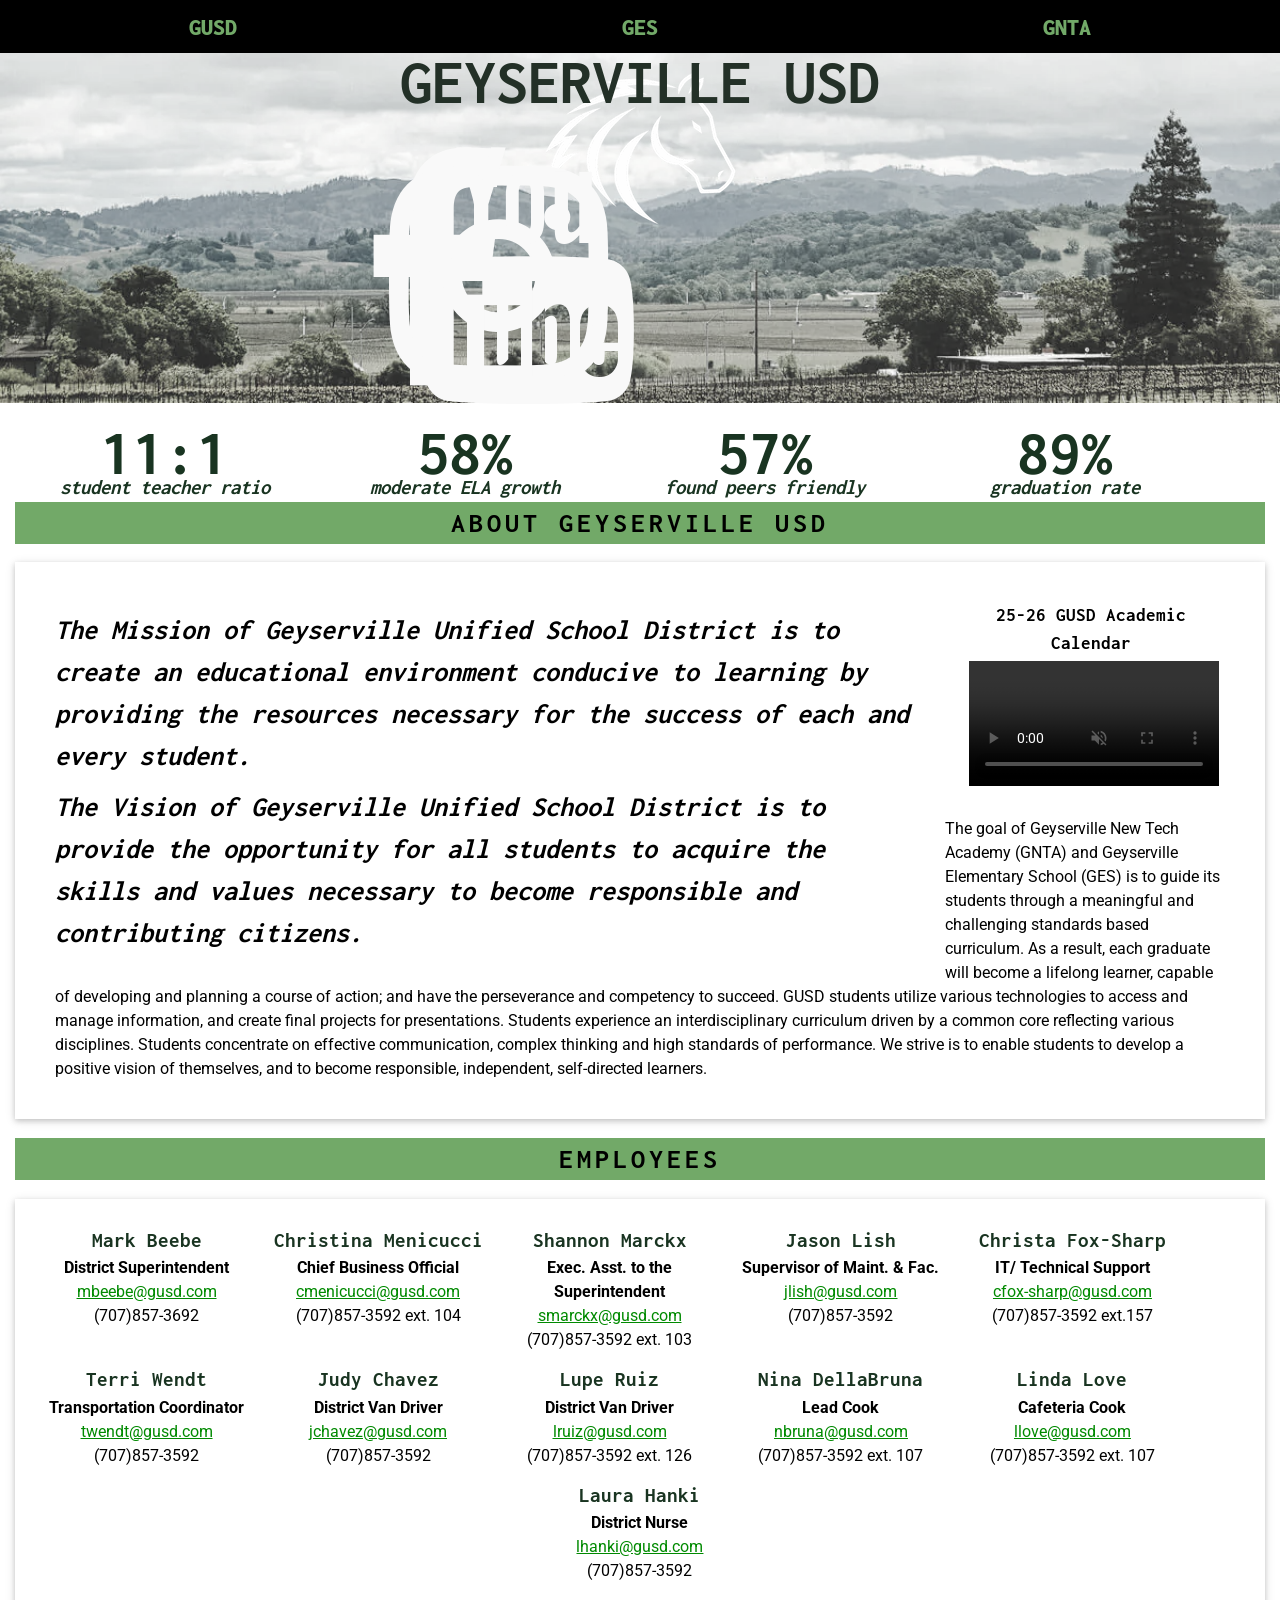
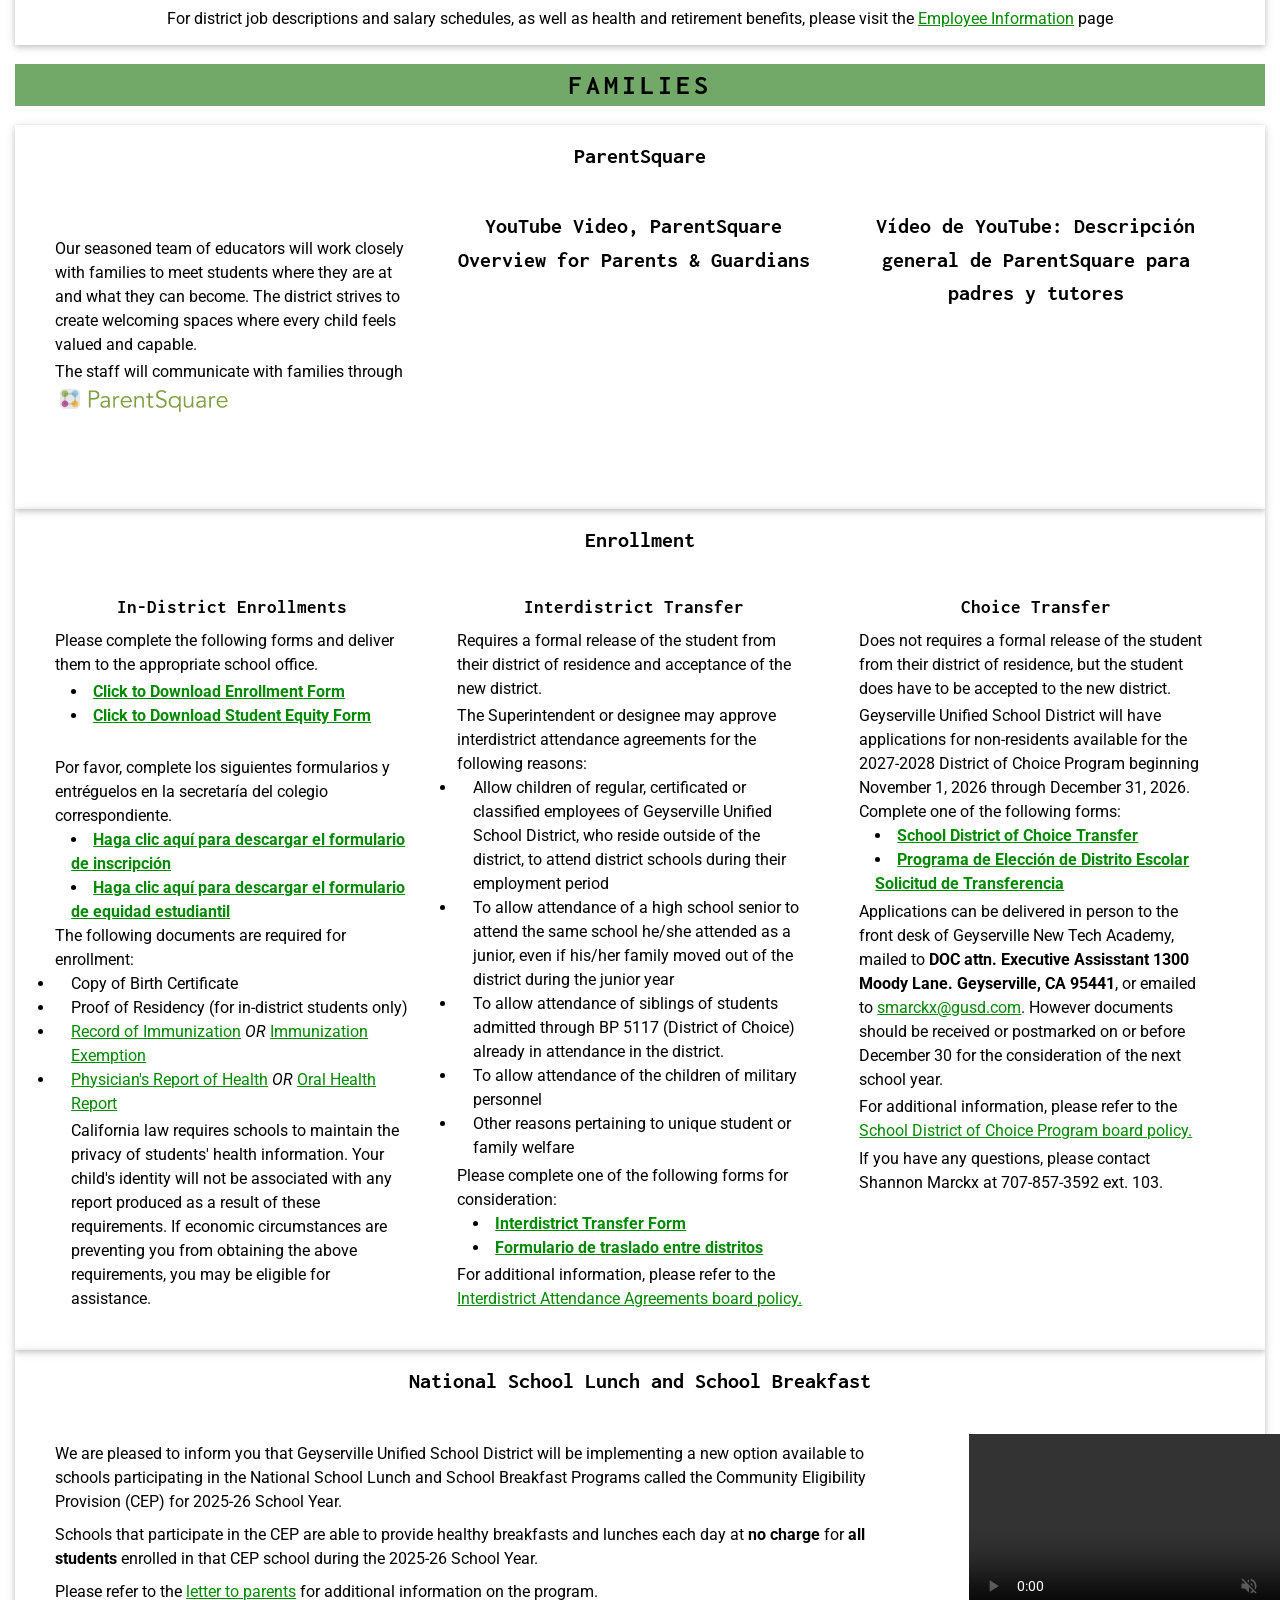
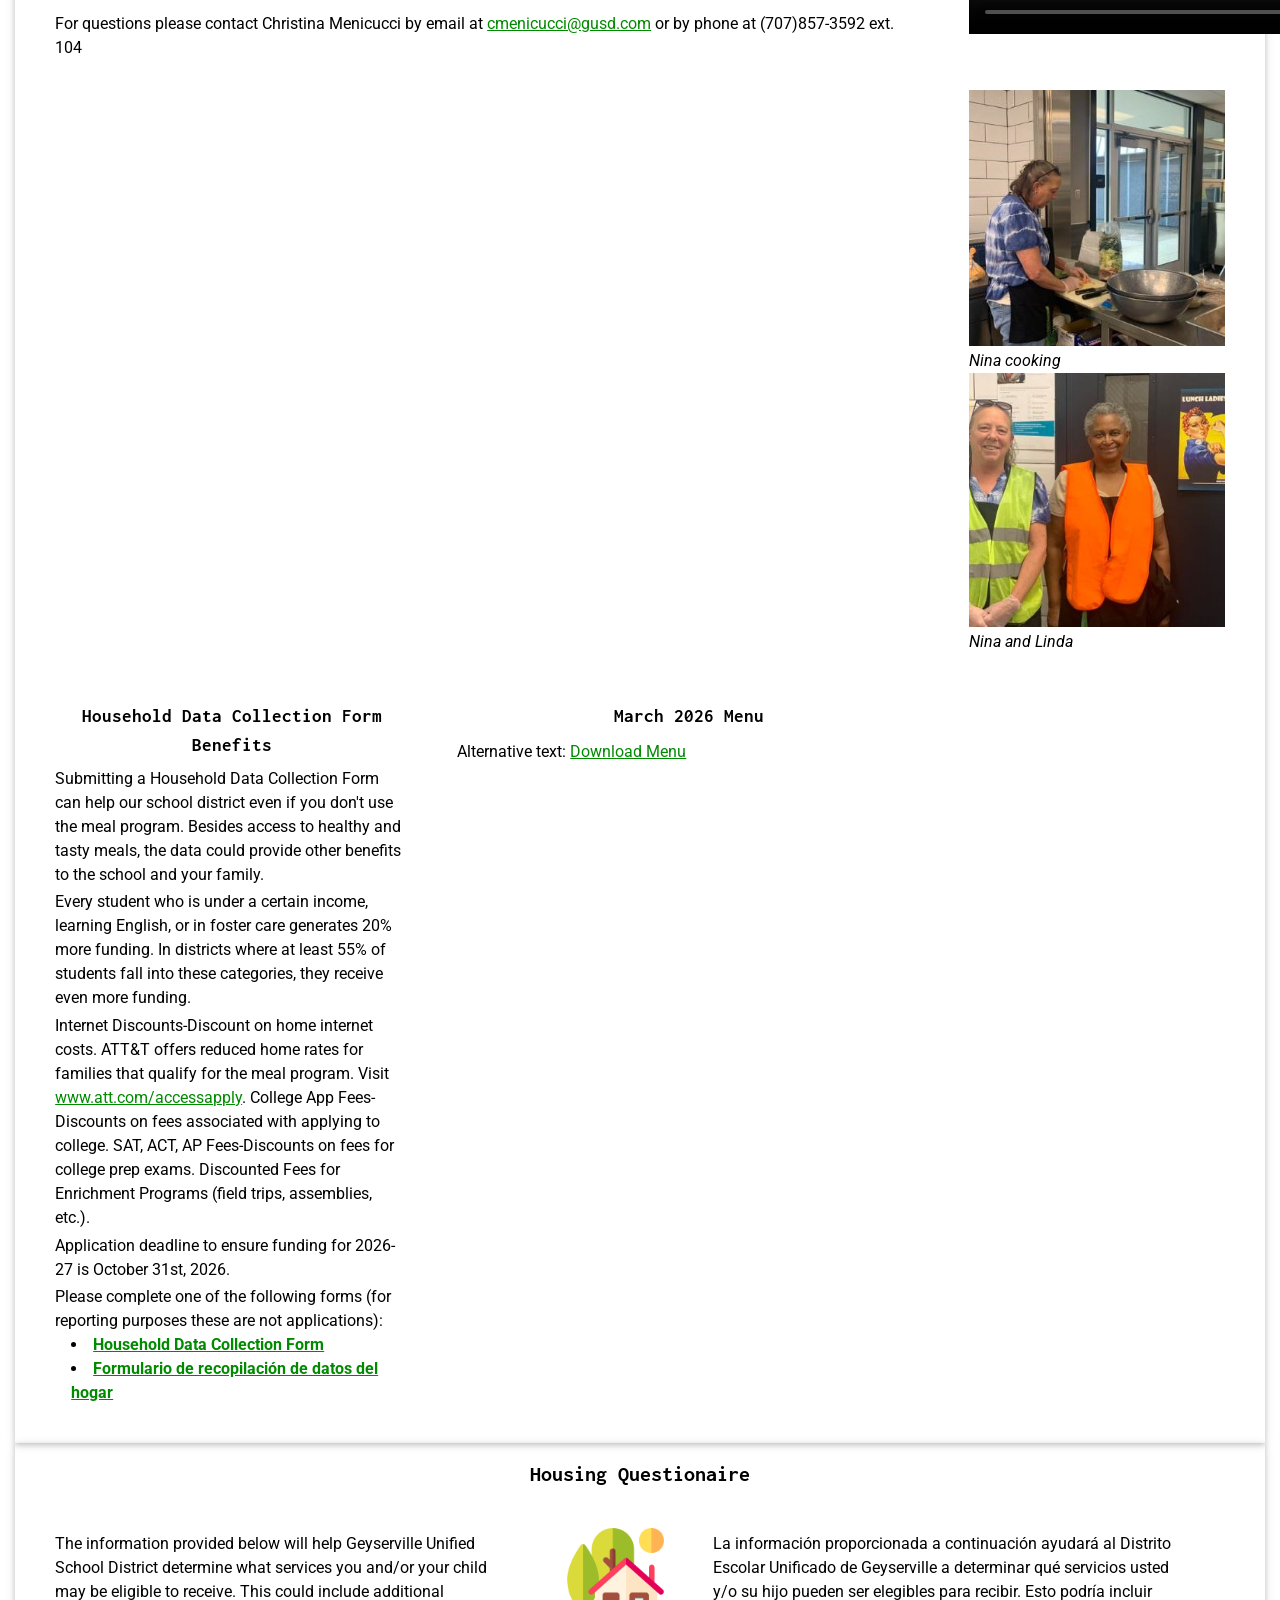
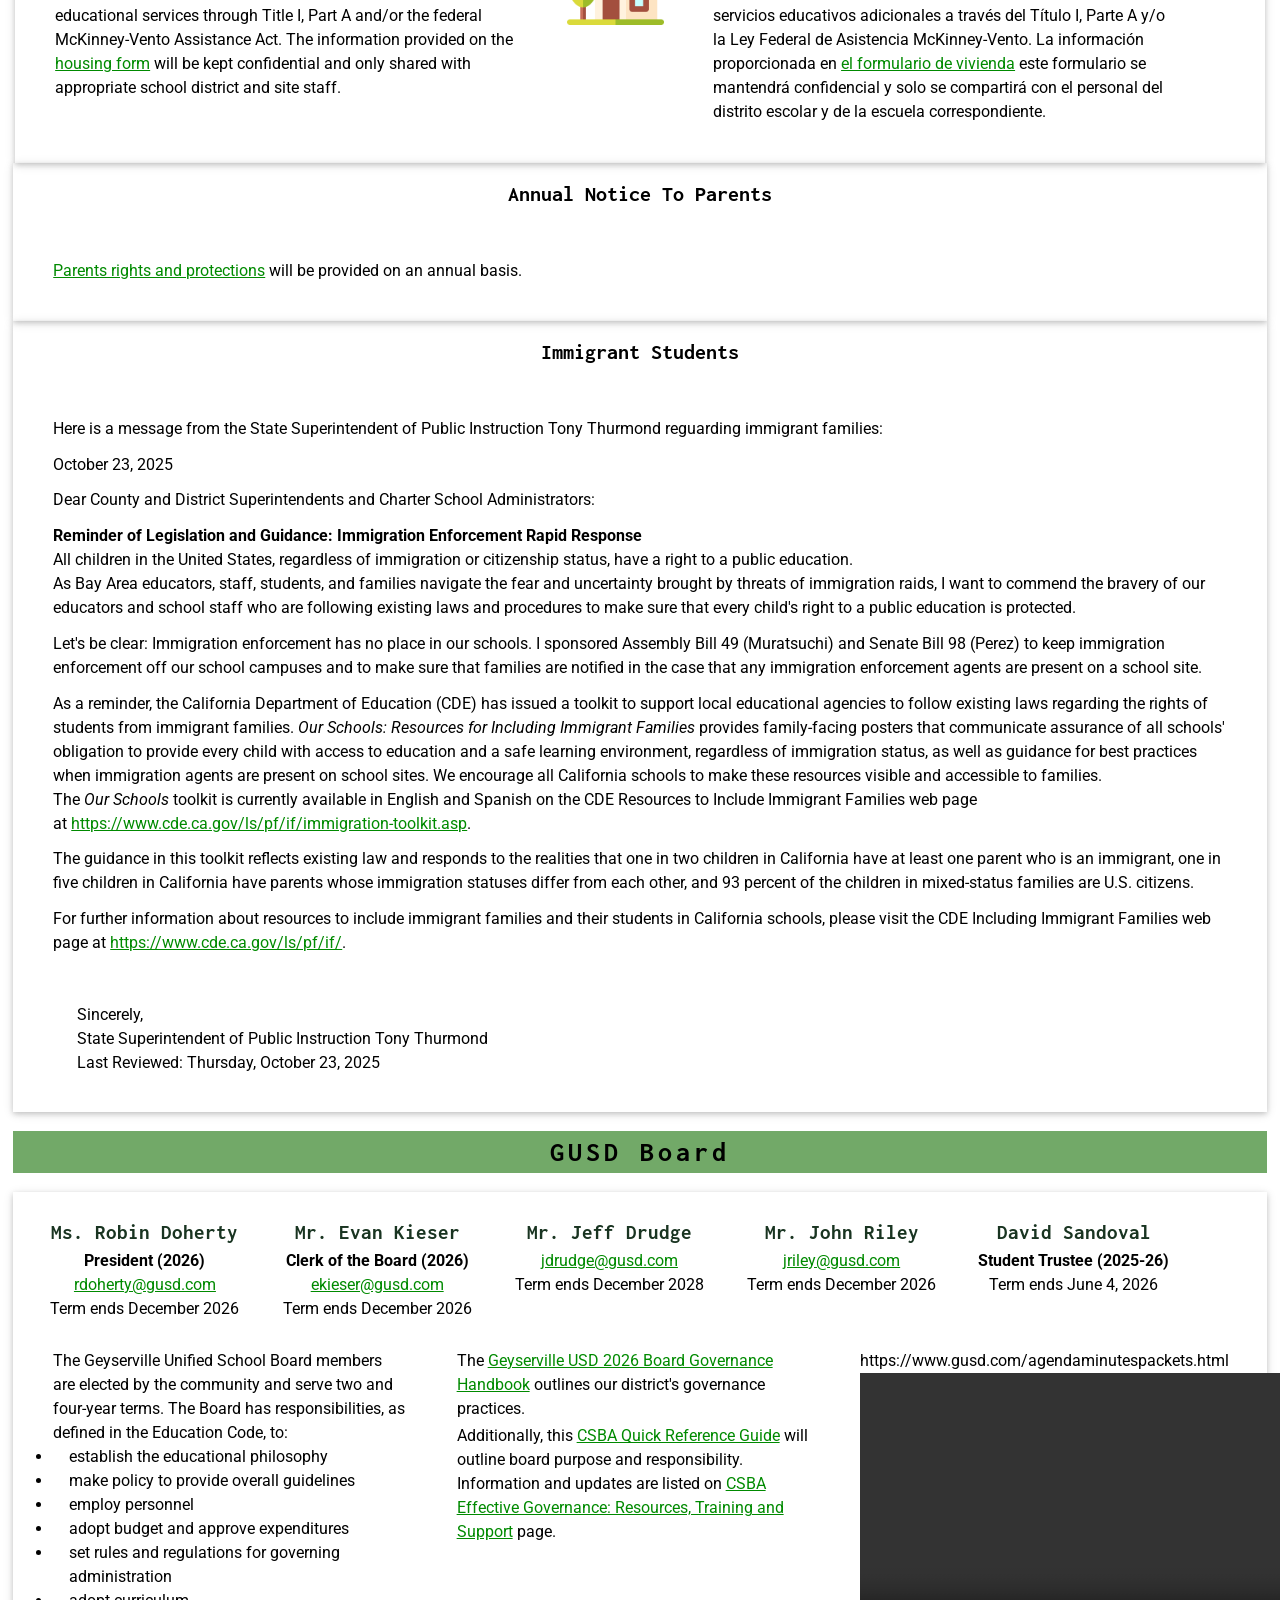
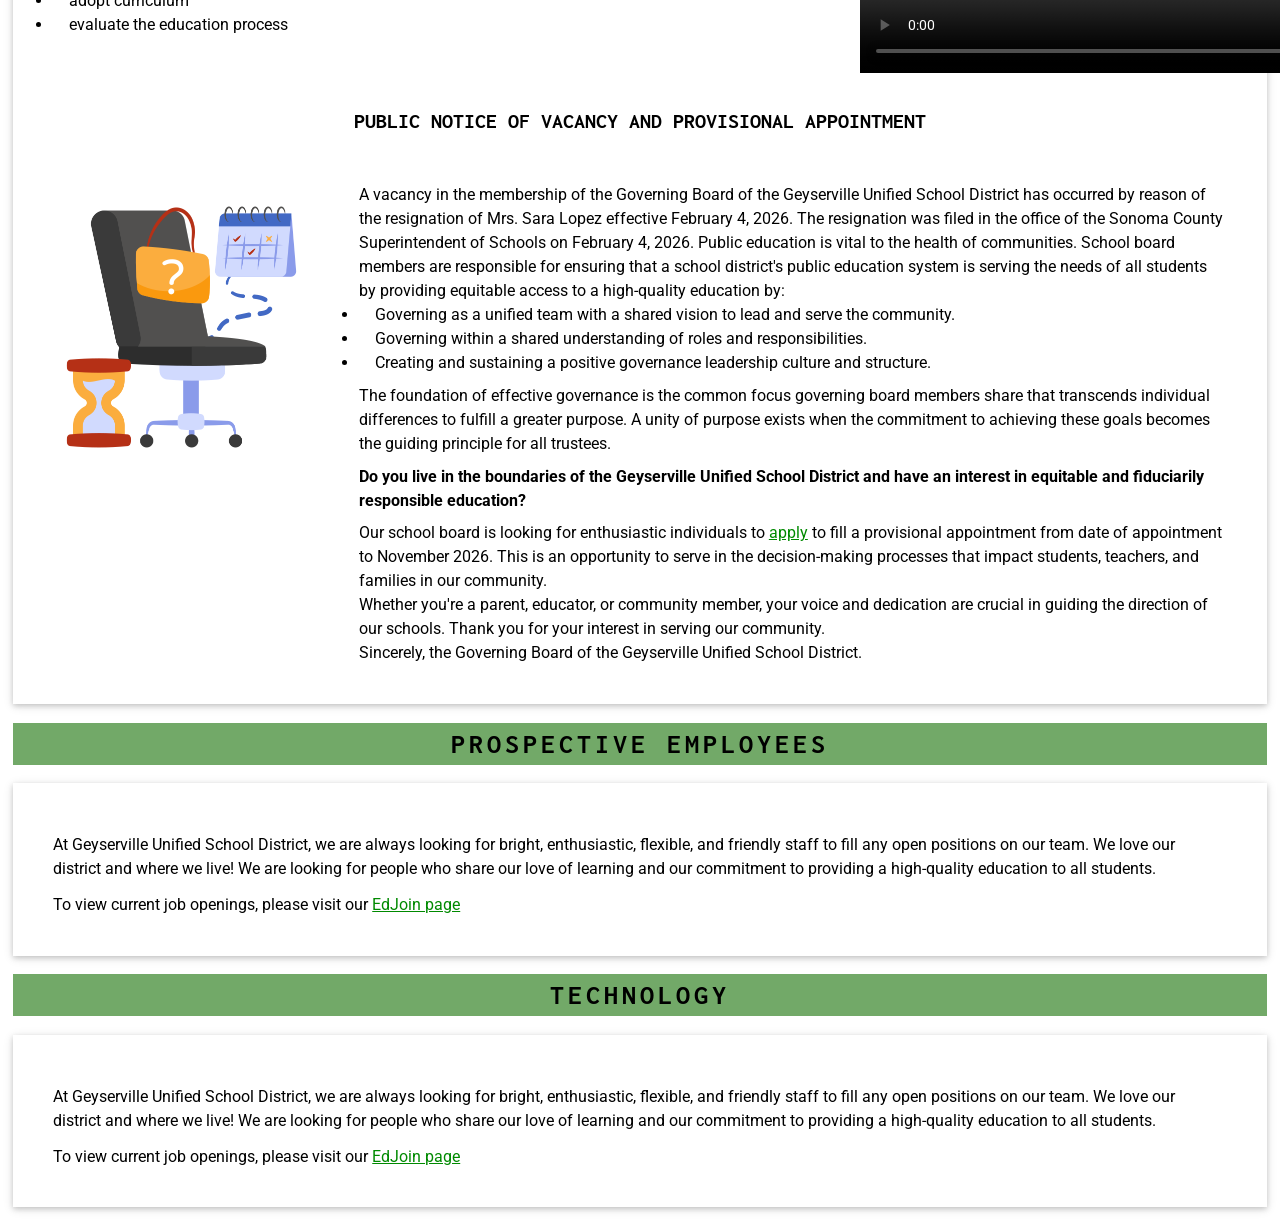
==== commit fcb6c272: "removed inline class on fa icons." ====
--- a/index.html
+++ b/index.html
@@ -82,9 +82,9 @@
       <div class="gusd-display-middle gusd-center">
         <span>GEYSERVILLE USD</span>
         <div class="font-awesome-div gusd-padding-large">
-          <a href="#" title="Facebook" class="fa fa-facebook gusd-button gusd-block"></a>
-          <a href="#" title="Instagram" class="fa fa-instagram gusd-button gusd-block"></a>
-          <a href="#" title="YouTube" class="fa fa-youtube gusd-button gusd-block"></a>
+          <a href="#" title="Facebook" class="fa fa-facebook gusd-button"></a>
+          <a href="#" title="Instagram" class="fa fa-instagram gusd-button"></a>
+          <a href="#" title="YouTube" class="fa fa-youtube gusd-button"></a>
         </div>
       </div>
     </header>
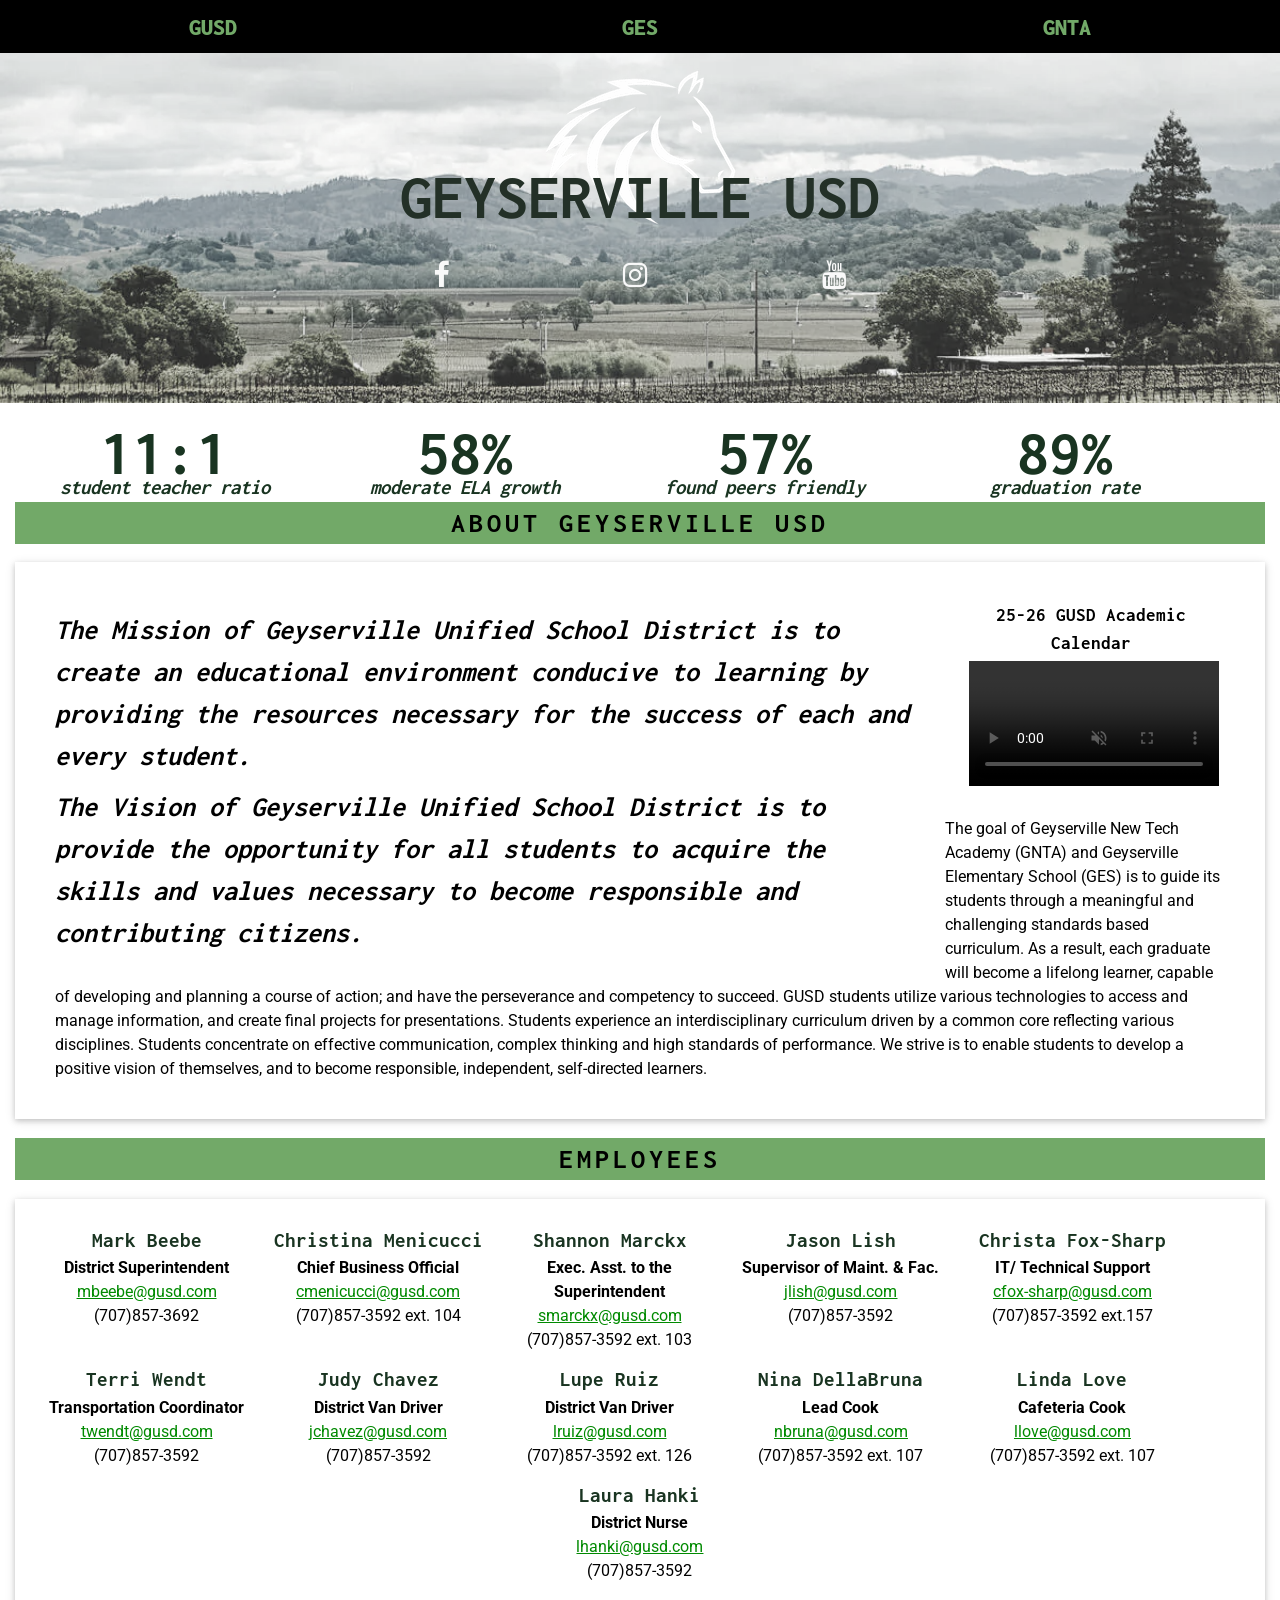
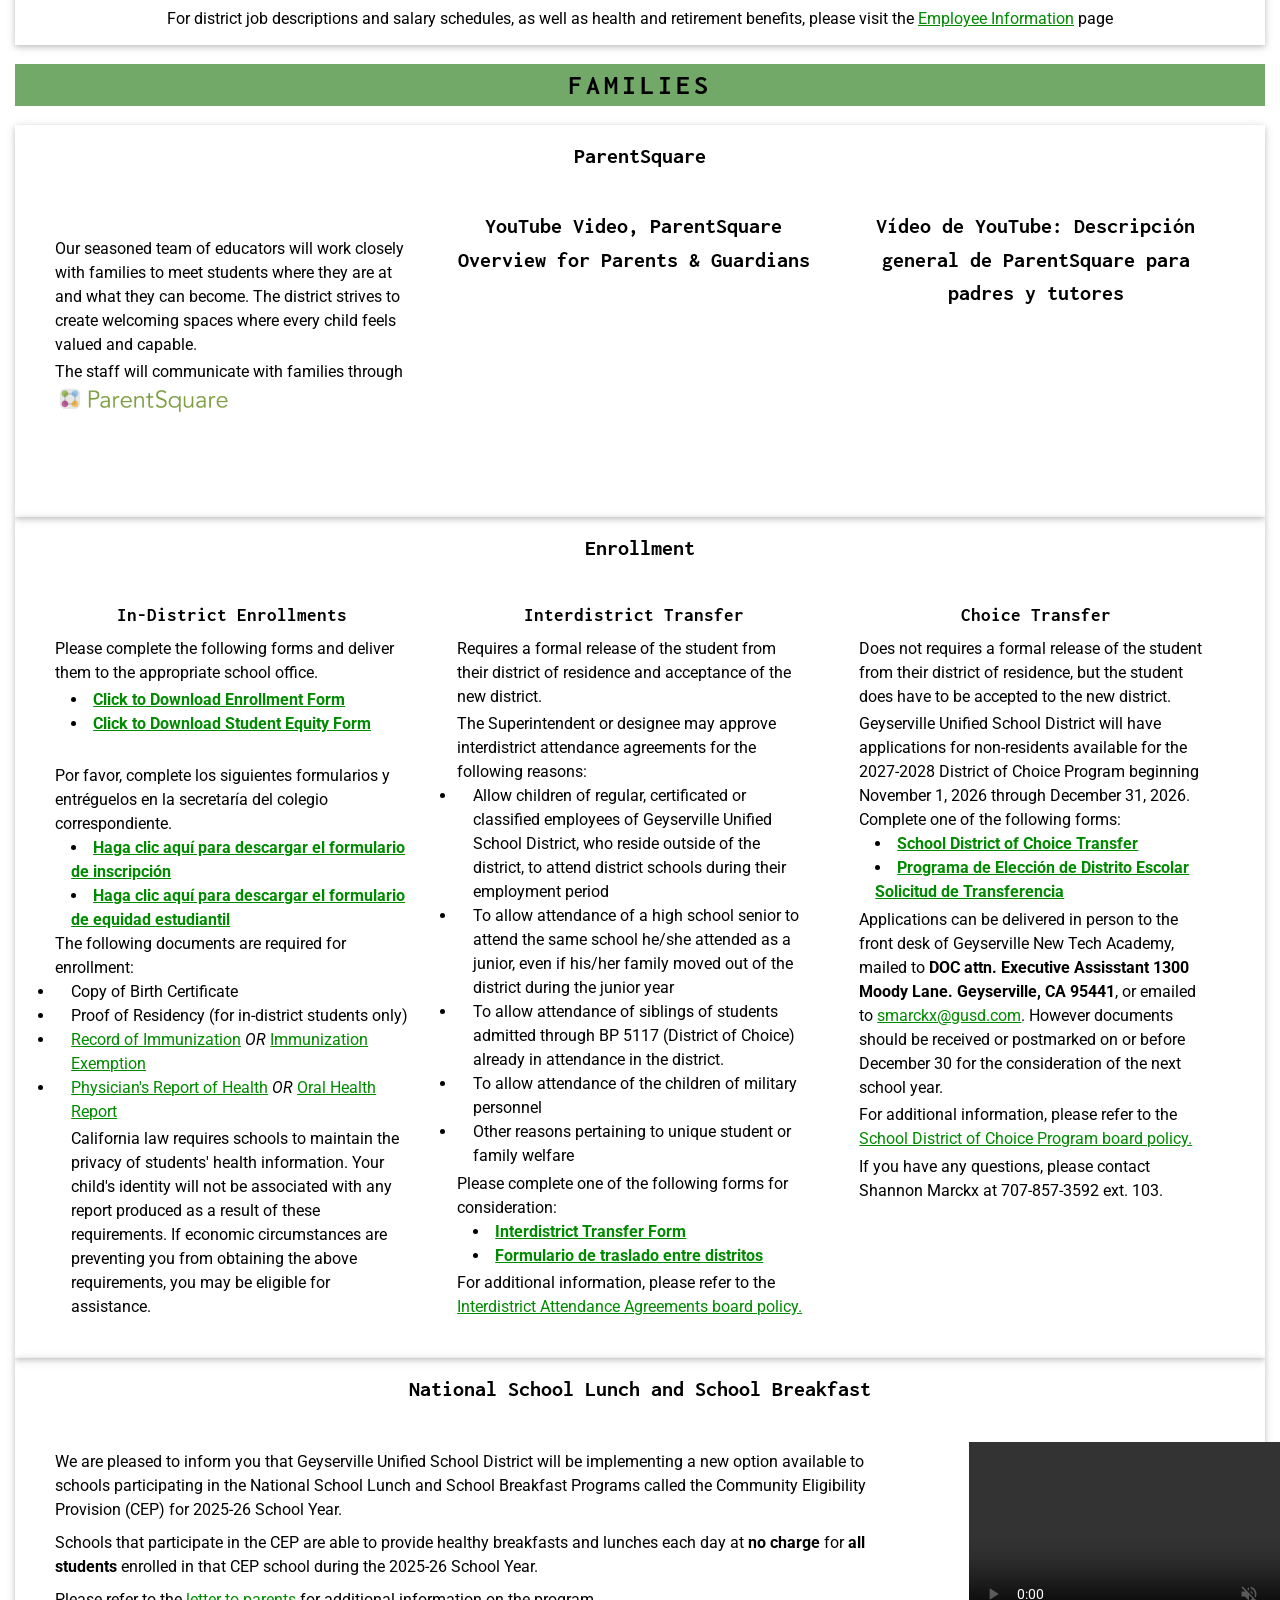
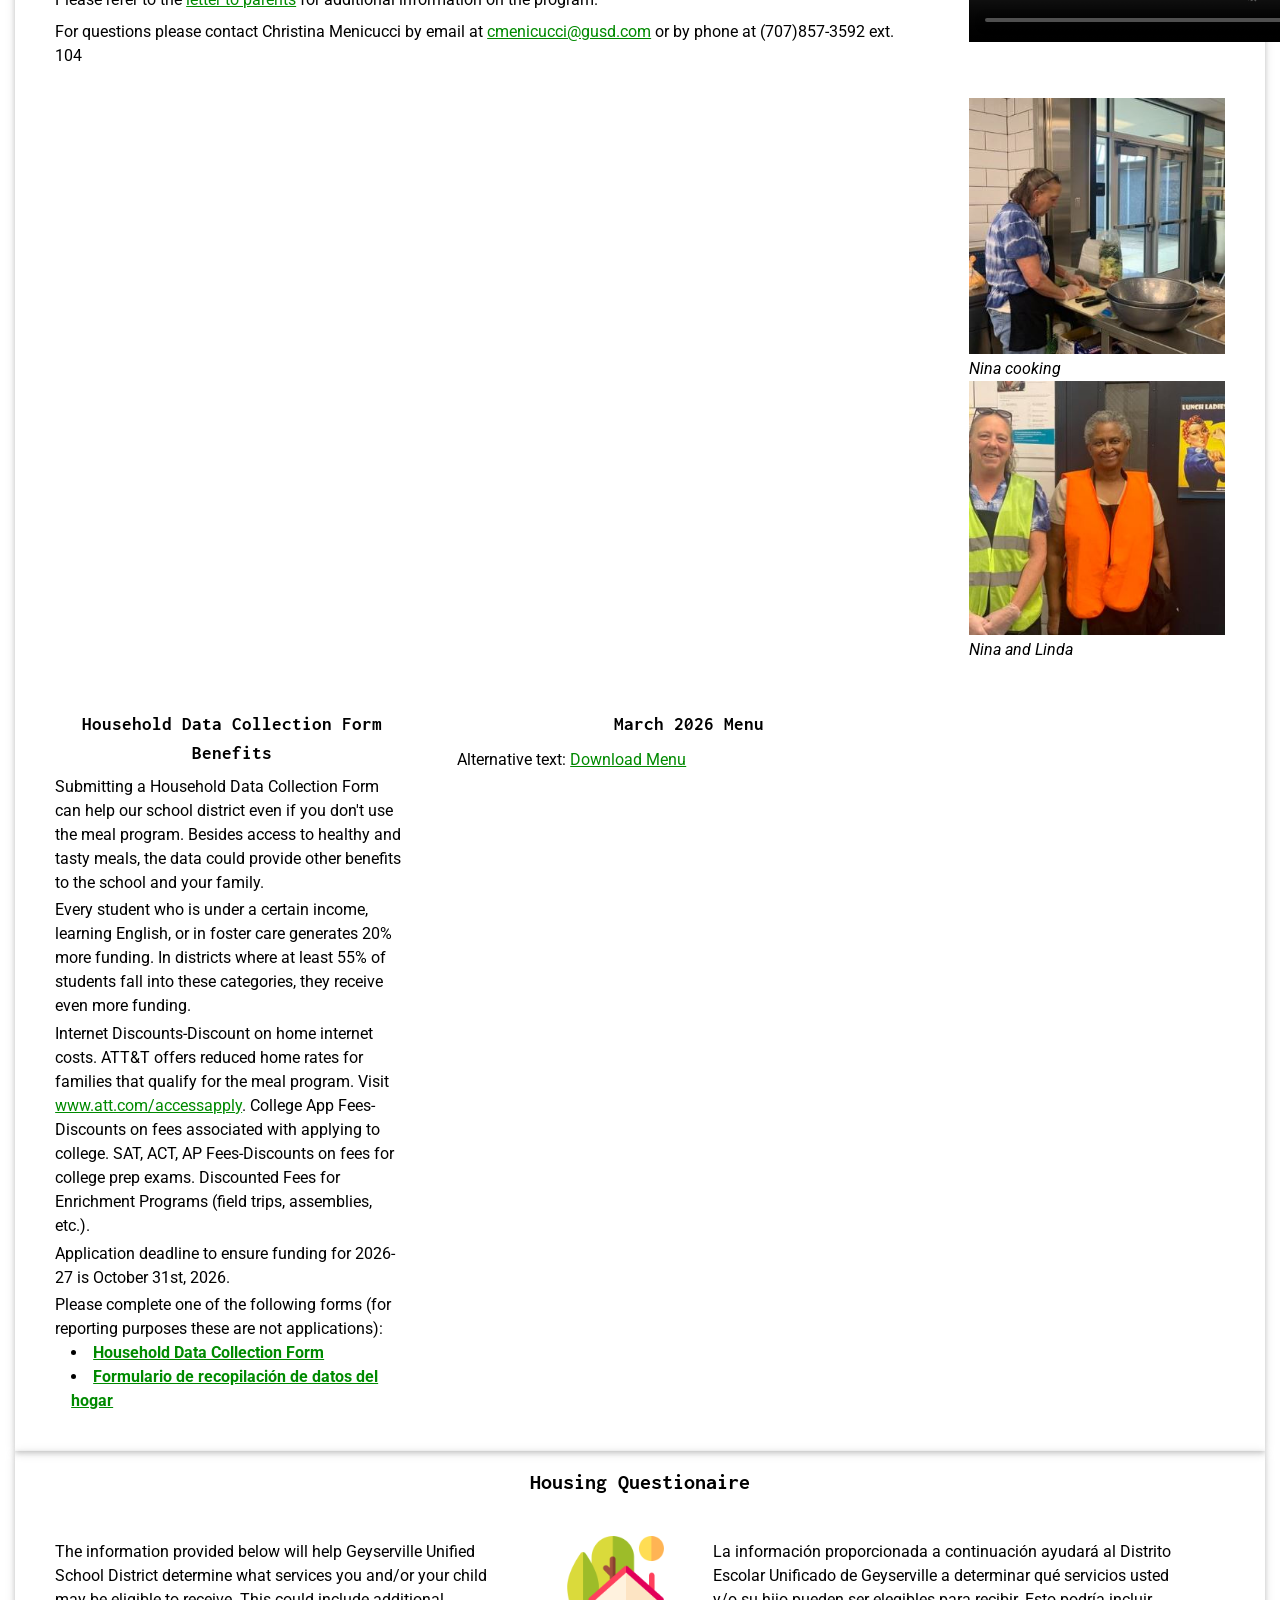
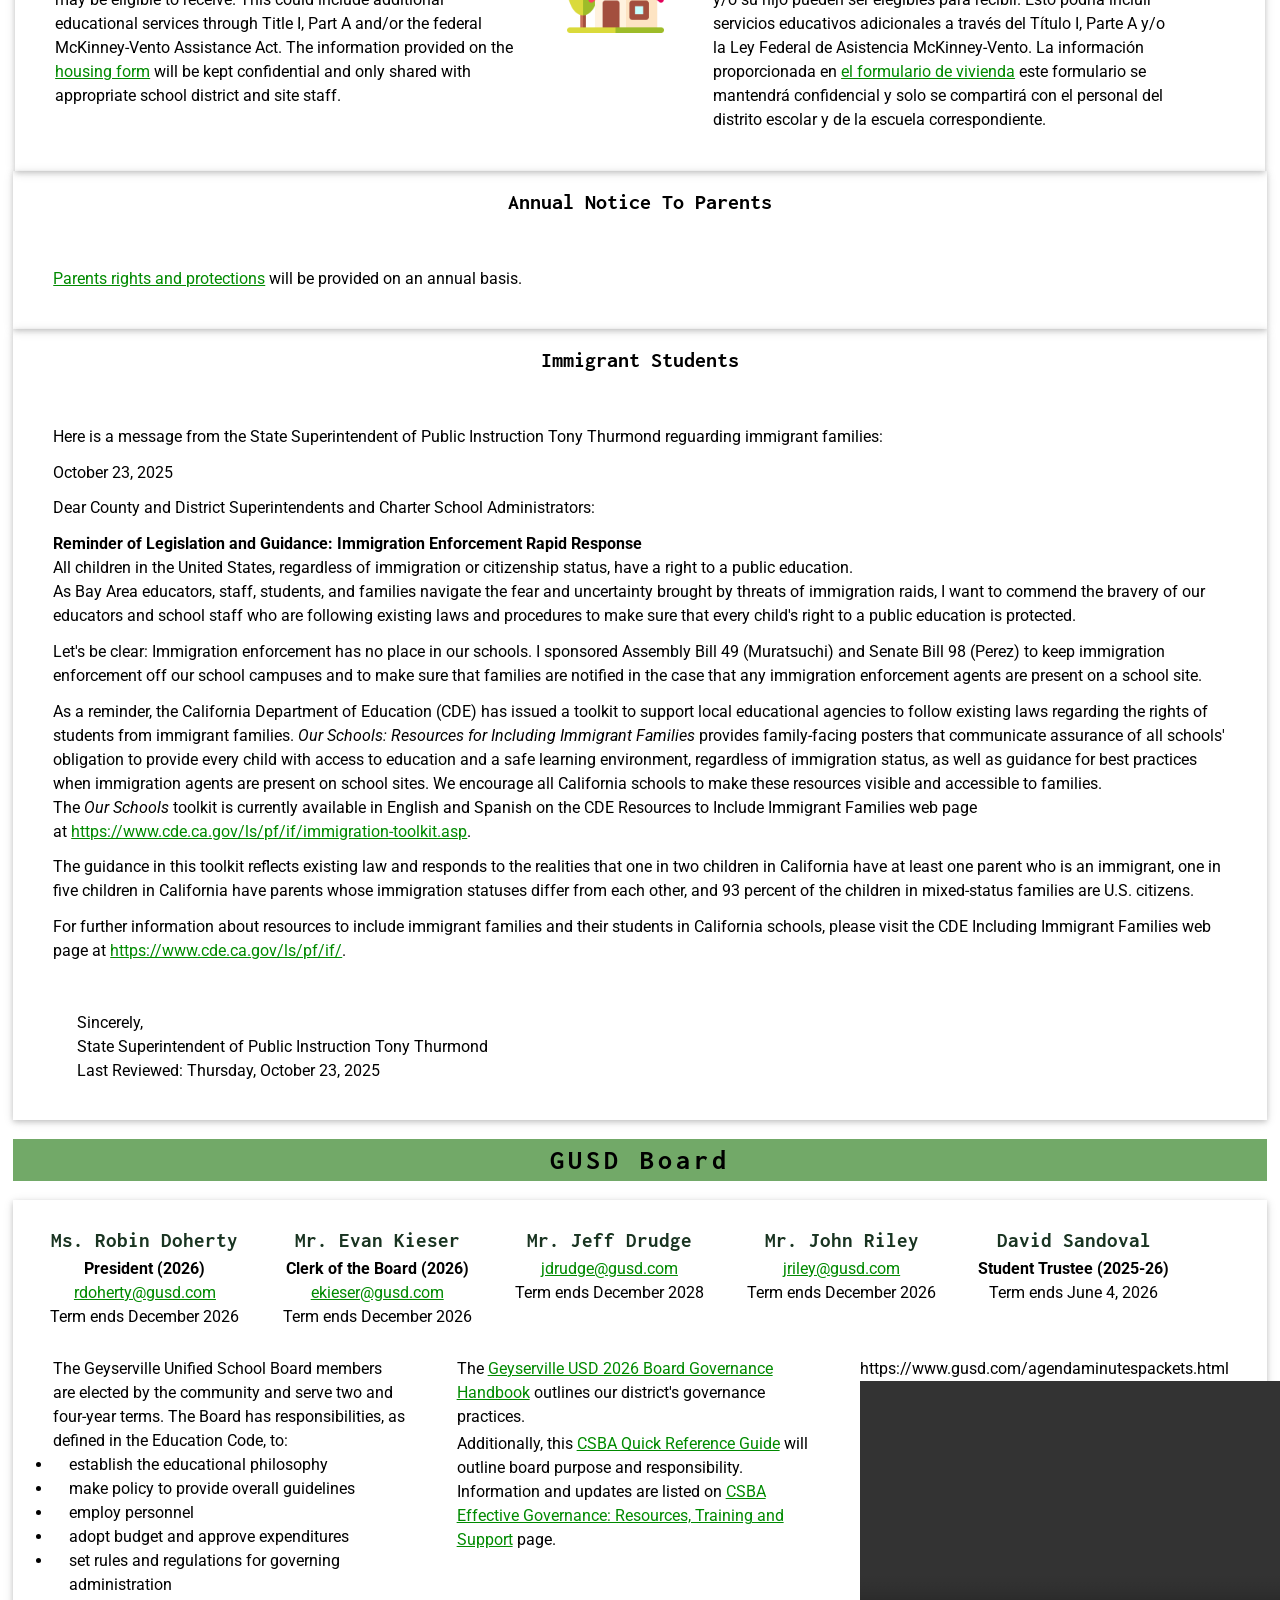
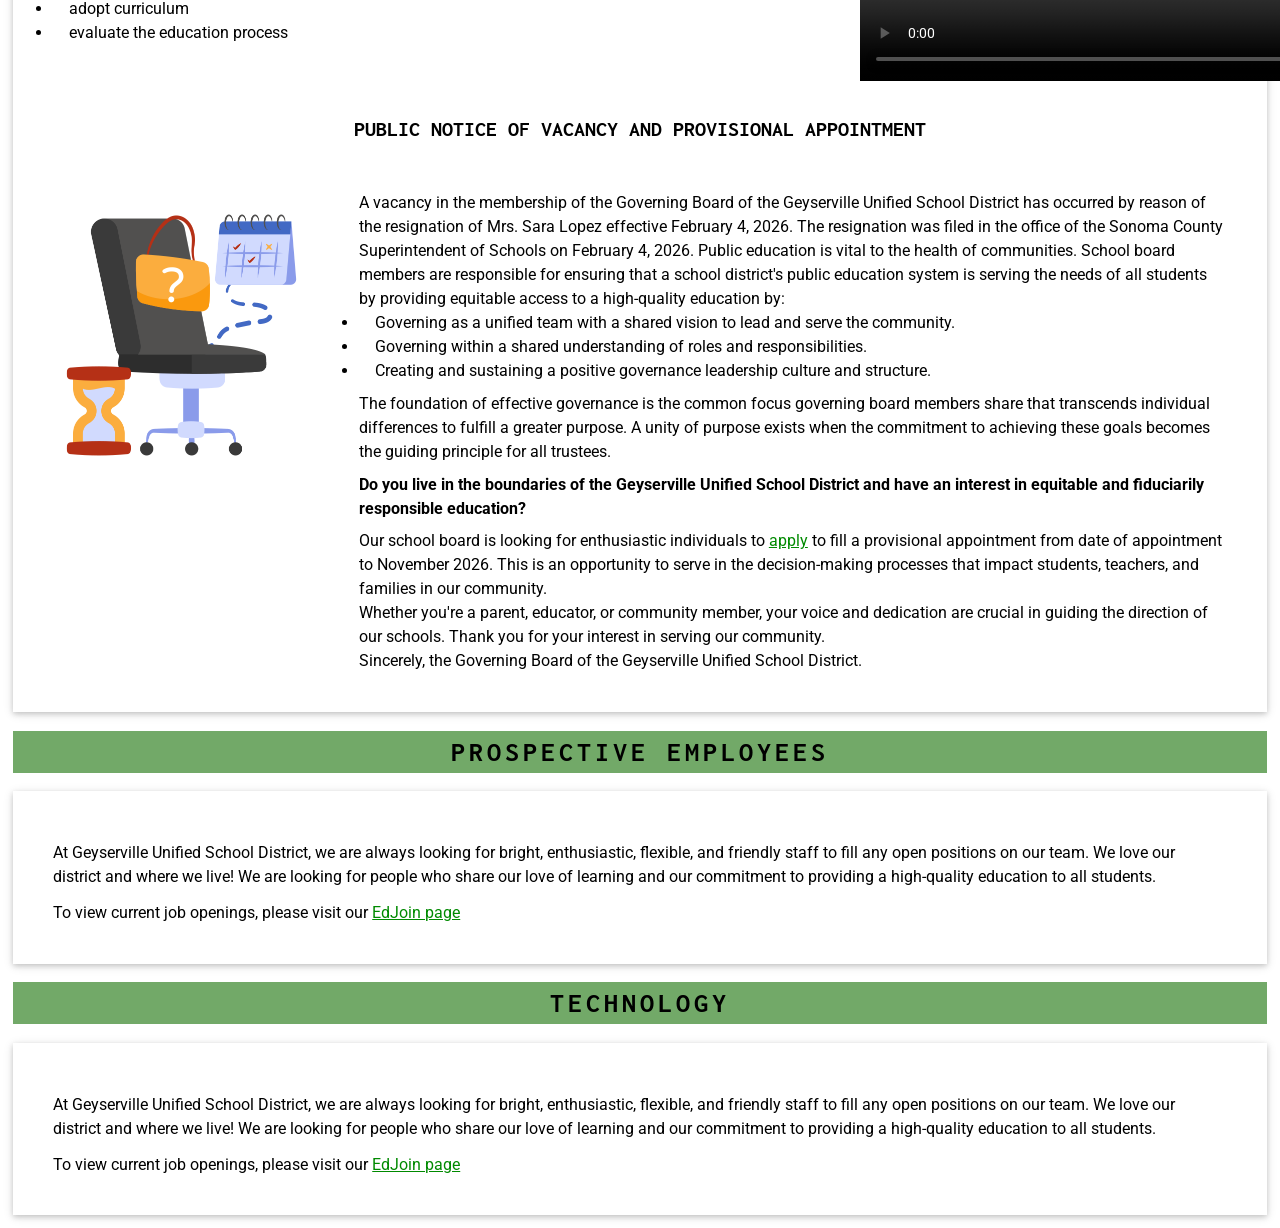
==== commit 0ad5978f: "fixed the embed links for youtube videos." ====
--- a/index.html
+++ b/index.html
@@ -187,20 +187,11 @@
           </div>
           <div class="column_med">
             <h2>YouTube Video, ParentSquare Overview for Parents &amp; Guardians</h2>
-            <iframe title="YouTube Video, ParentSquare Overview for Parents &amp; Guardians" jsname="L5Fo6c"
-              referrerpolicy="strict-origin-when-cross-origin" class="YMEQtf"
-              sandbox="allow-scripts allow-popups allow-forms allow-same-origin allow-popups-to-escape-sandbox allow-downloads allow-modals allow-storage-access-by-user-activation"
-              frameborder="0" aria-label="YouTube Video, ParentSquare Overview for Parents &amp; Guardians"
-              src="https://www.youtube.com/embed/xOaxk_u0mqA?embed_config=%7B%22enc%22:%22AXH1eznOKfE7nQoEhwMdszmuDDSf3T-GKwSRuxSiid_XeMrHHkifVSwY4-uo995UI8lelowHnPlY2aRajZCX6og_vBLKqORWsJJthunIxsK0rv1Ww94NlD68bMJcPw3WMkjaFBjznTt_VsLlK09O1pxoBzybpid9RKpJFkBZOKJ4wDHm%22%7D&amp;errorlinks=1"
-              allowfullscreen=""></iframe>
+            <iframe width="280" height="158" src="https://www.youtube-nocookie.com/embed/xOaxk_u0mqA?si=NXEEu_1cN8yOqzEz" title="YouTube Video, ParentSquare Overview for Parents &amp; Guardians" frameborder="0" allow="accelerometer; autoplay; clipboard-write; encrypted-media; gyroscope; picture-in-picture; web-share" referrerpolicy="strict-origin-when-cross-origin" allowfullscreen></iframe>
           </div>
           <div class="column_med">
             <h2>Vídeo de YouTube: Descripción general de ParentSquare para padres y tutores</h2>
-            <iframe jsname="L5Fo6c" referrerpolicy="strict-origin-when-cross-origin" class="YMEQtf"
-              sandbox="allow-scripts allow-popups allow-forms allow-same-origin allow-popups-to-escape-sandbox allow-downloads allow-modals allow-storage-access-by-user-activation"
-              frameborder="0" aria-label="Vídeo de YouTube: Descripción general de ParentSquare para padres y tutores"
-              src="https://www.youtube.com/embed/sakfLnbwiB8?embed_config=%7B%22enc%22:%22AXH1eznsh_chgL_cafWoPOCEr1-v4zutTQ7cvnwLO3AbVwyeMOsjTok_7tEPJ2-s_BSFcbgvJt82QvatLveGbUPFIImihLUv9S8UEvt9-mOdBi-uZ7Tpo-iLUYgADkhbrJKQs_psEmMKFXmVM0qLw0TWeAToACghVUZIoG3u_J1Erc08%22%7D&amp;errorlinks=1"
-              allowfullscreen=""></iframe>
+            <iframe width="280" height="158" src="https://www.youtube-nocookie.com/embed/sakfLnbwiB8?si=FFsQJlG6jElNRavV" title="Vídeo de YouTube: Descripción general de ParentSquare para padres y tutores" frameborder="0" allow="accelerometer; autoplay; clipboard-write; encrypted-media; gyroscope; picture-in-picture; web-share" referrerpolicy="strict-origin-when-cross-origin" allowfullscreen></iframe>
           </div>
         </div>
         <div class="gusd-row gusd-card gusd-padding">
--- a/style.css
+++ b/style.css
@@ -209,13 +209,15 @@
   text-align: left;
   padding-left: 110px;
 
-  &:before {
-    color: #888;
-    display: inline-block;
-    font-family: FontAwesome;
-    width: 22px;
-  }
-}
+}
+
+.directory &:before {
+  color: #888;
+  display: inline-block;
+  font-family: FontAwesome;
+  width: 22px;
+}
+
 
 .slideshow {
   list-style: none !important;
@@ -1012,17 +1014,16 @@
 .font-awesome-div {
   display: flex !important;
   flex-direction: row !important;
+  justify-content: space-between !important;
+  font-size: 15%;
 }
 
 .fa {
   padding: 1%;
-  width: 5%;
   /* text-align: center; */
-  text-decoration: overline;
   color: #f9f9f9 !important;
   font-weight: bolder;
-  font-size: 4em !important;
-  gap: 5%;
+  font-size: 3em !important;
 }
 
 .navbar {
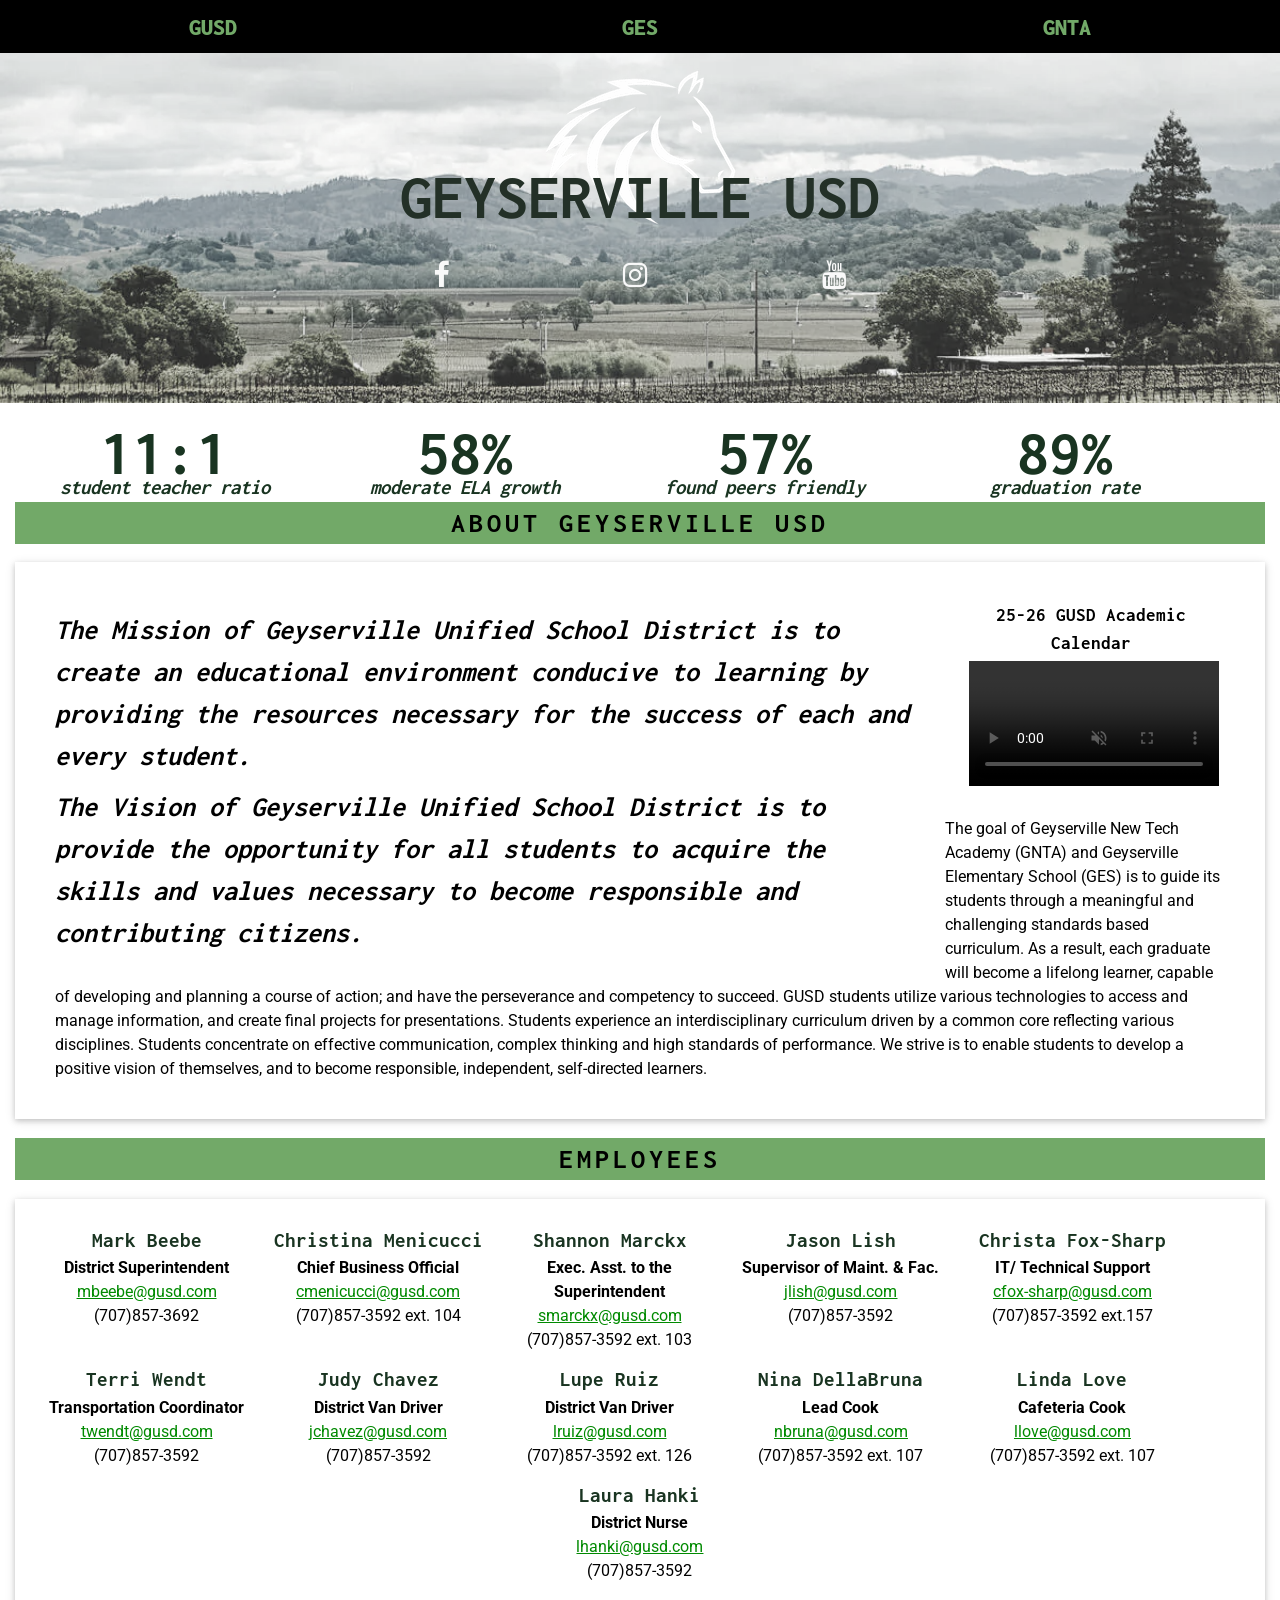
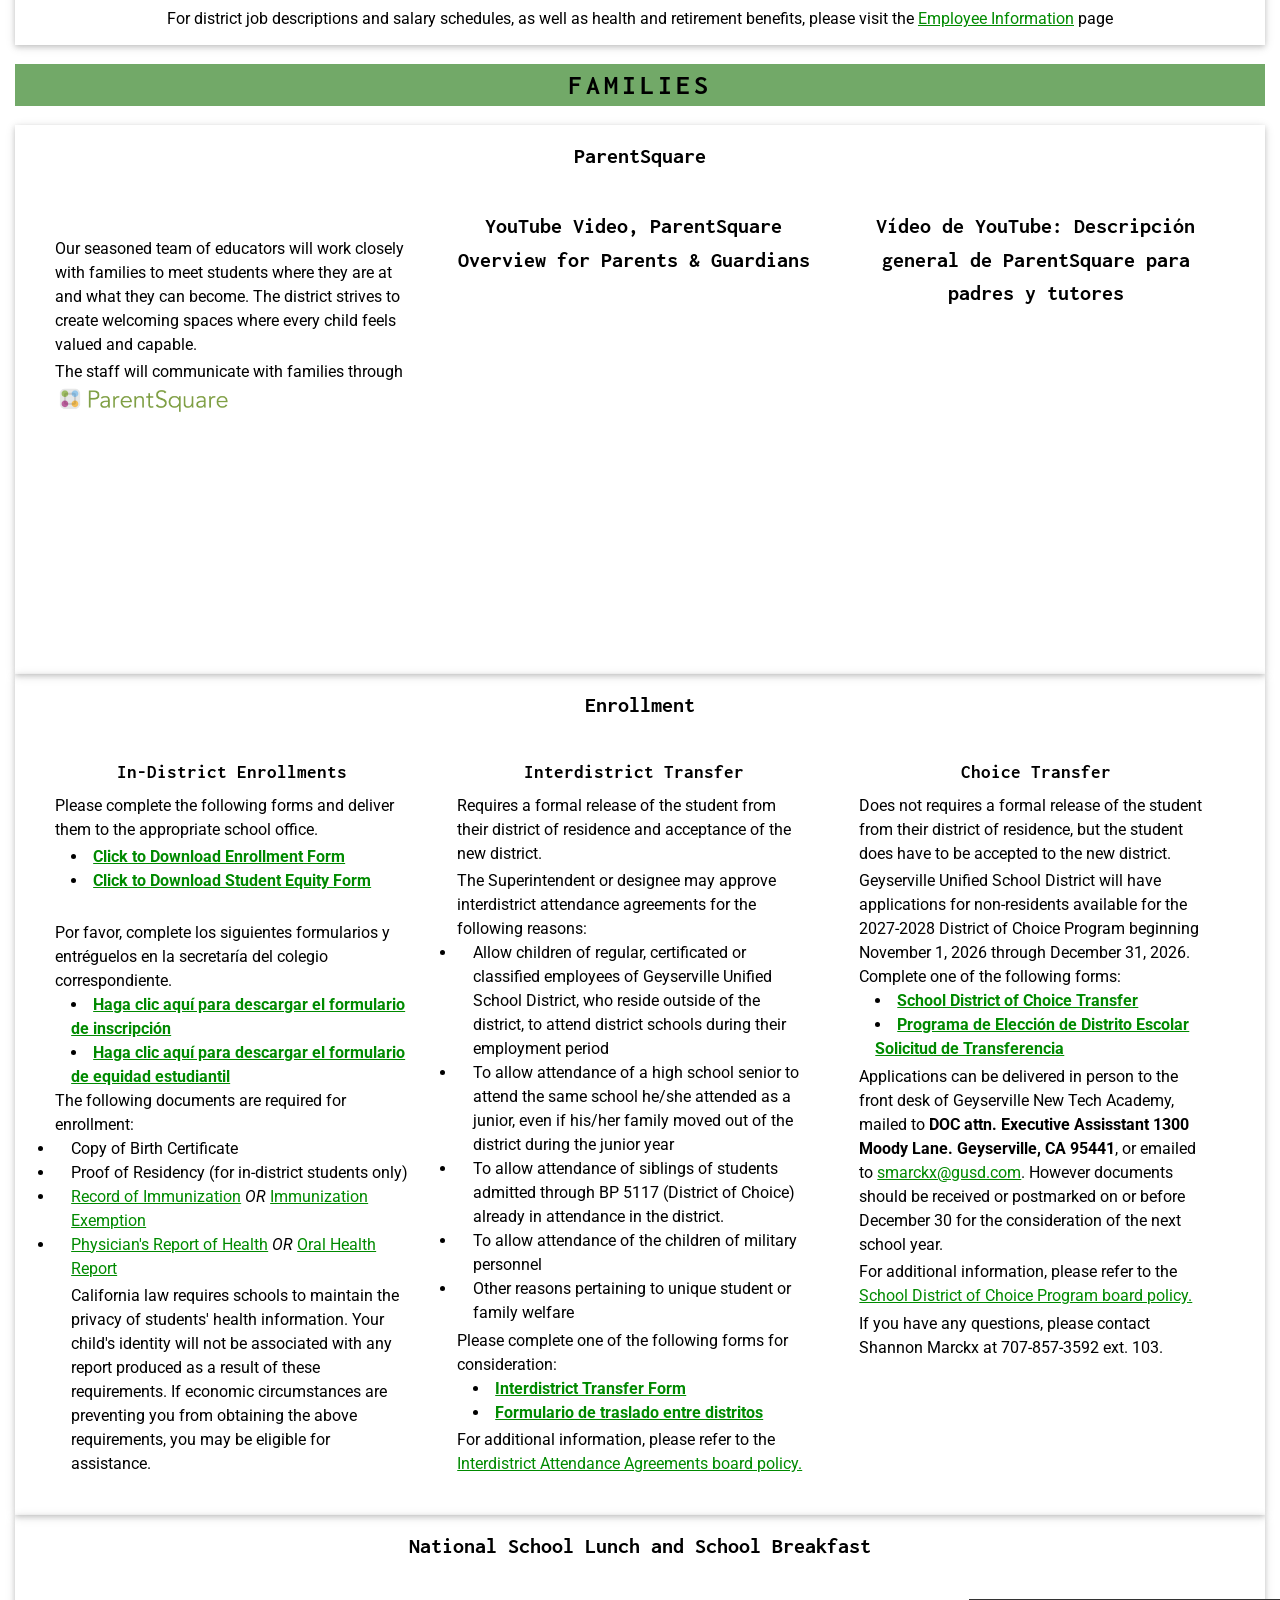
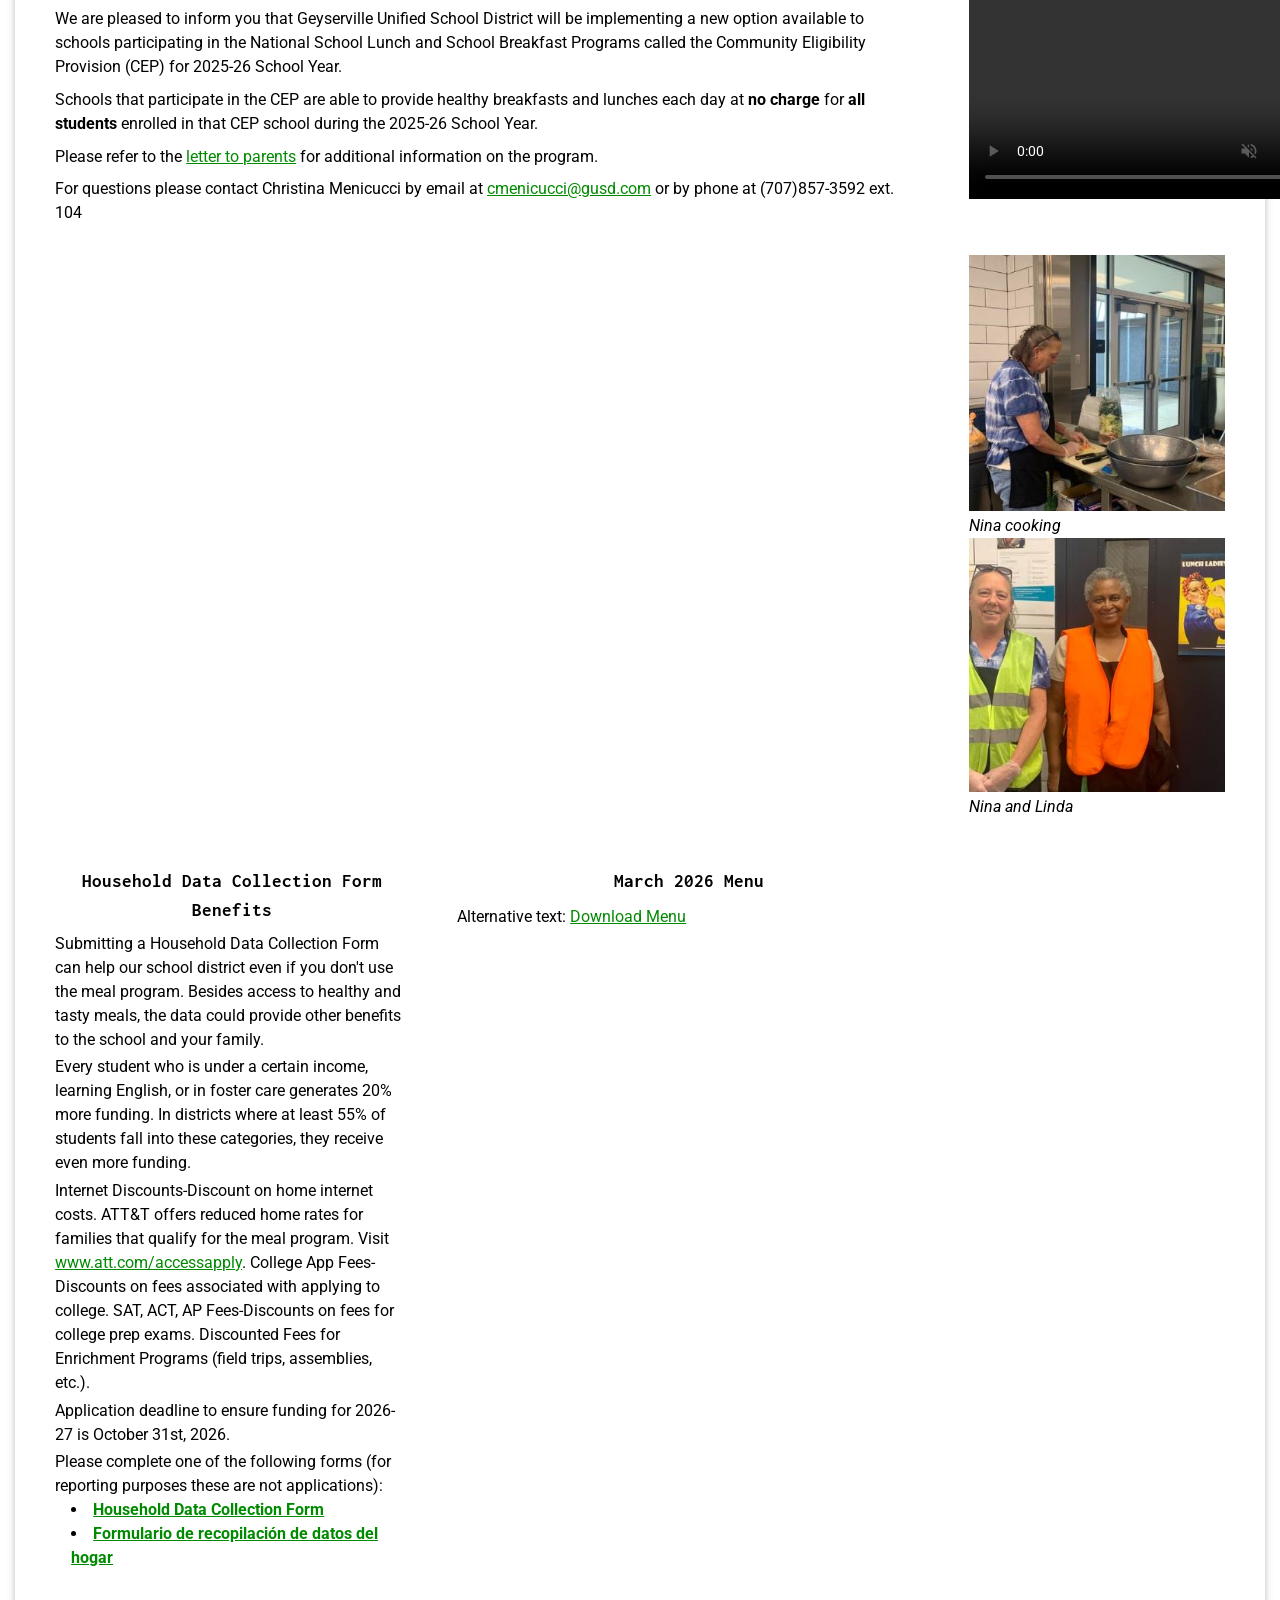
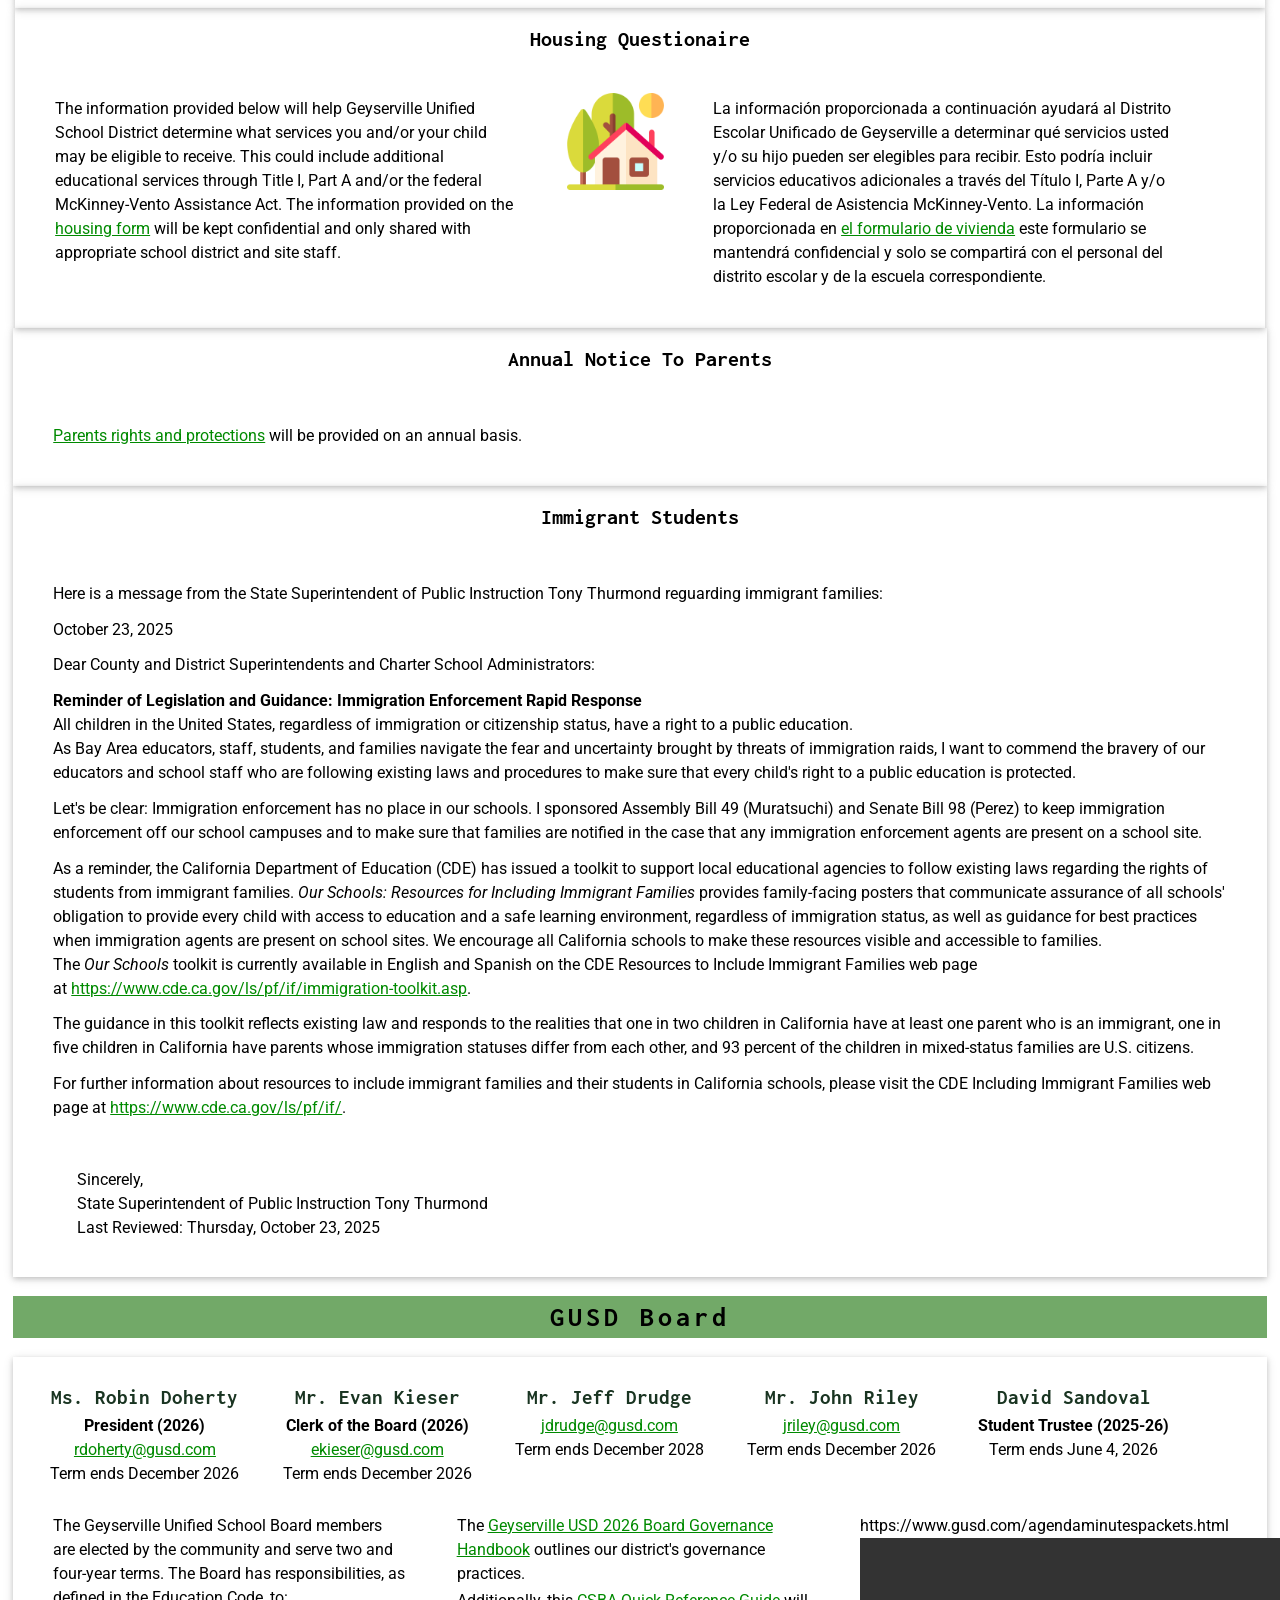
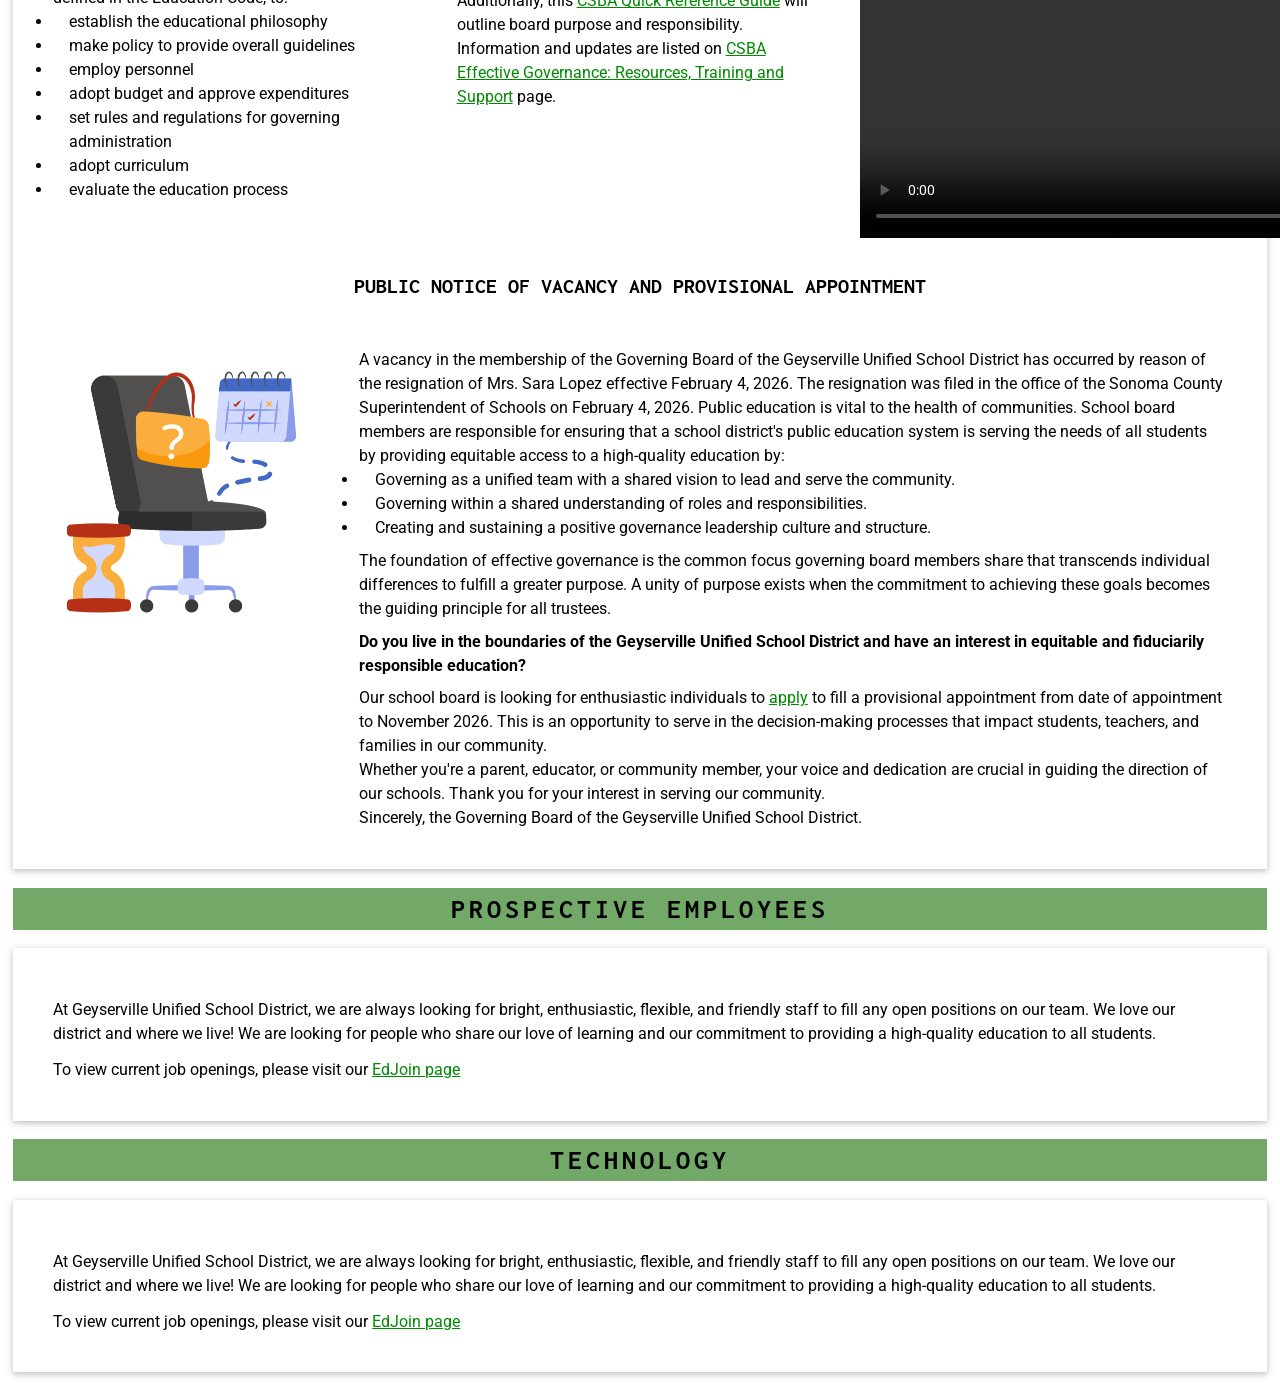
==== commit 16646119: "adding the . in front of the slash to call the menu image." ====
--- a/index.html
+++ b/index.html
@@ -191,7 +191,7 @@
           </div>
           <div class="column_med">
             <h2>Vídeo de YouTube: Descripción general de ParentSquare para padres y tutores</h2>
-            <iframe width="280" height="158" src="https://www.youtube-nocookie.com/embed/sakfLnbwiB8?si=FFsQJlG6jElNRavV" title="Vídeo de YouTube: Descripción general de ParentSquare para padres y tutores" frameborder="0" allow="accelerometer; autoplay; clipboard-write; encrypted-media; gyroscope; picture-in-picture; web-share" referrerpolicy="strict-origin-when-cross-origin" allowfullscreen></iframe>
+            <iframe width="280" height="315" src="https://www.youtube-nocookie.com/embed/sakfLnbwiB8?si=FFsQJlG6jElNRavV" title="Vídeo de YouTube: Descripción general de ParentSquare para padres y tutores" frameborder="0" allow="accelerometer; autoplay; clipboard-write; encrypted-media; gyroscope; picture-in-picture; web-share" referrerpolicy="strict-origin-when-cross-origin" allowfullscreen></iframe>
           </div>
         </div>
         <div class="gusd-row gusd-card gusd-padding">
@@ -350,7 +350,7 @@
           </div>
           <div class="column_med-lrg">
             <h3>March 2026 Menu</h3>
-            <object data="/images/26-03_menu_for_website.pdf" type="application/pdf" width="100%" height="600px">
+            <object data="./images/26-03_menu_for_website.pdf" type="application/pdf" width="100%" height="600px">
               <p>Alternative text: <a href="March 2026 Menu">Download Menu</a></p>
             </object>
           </div>
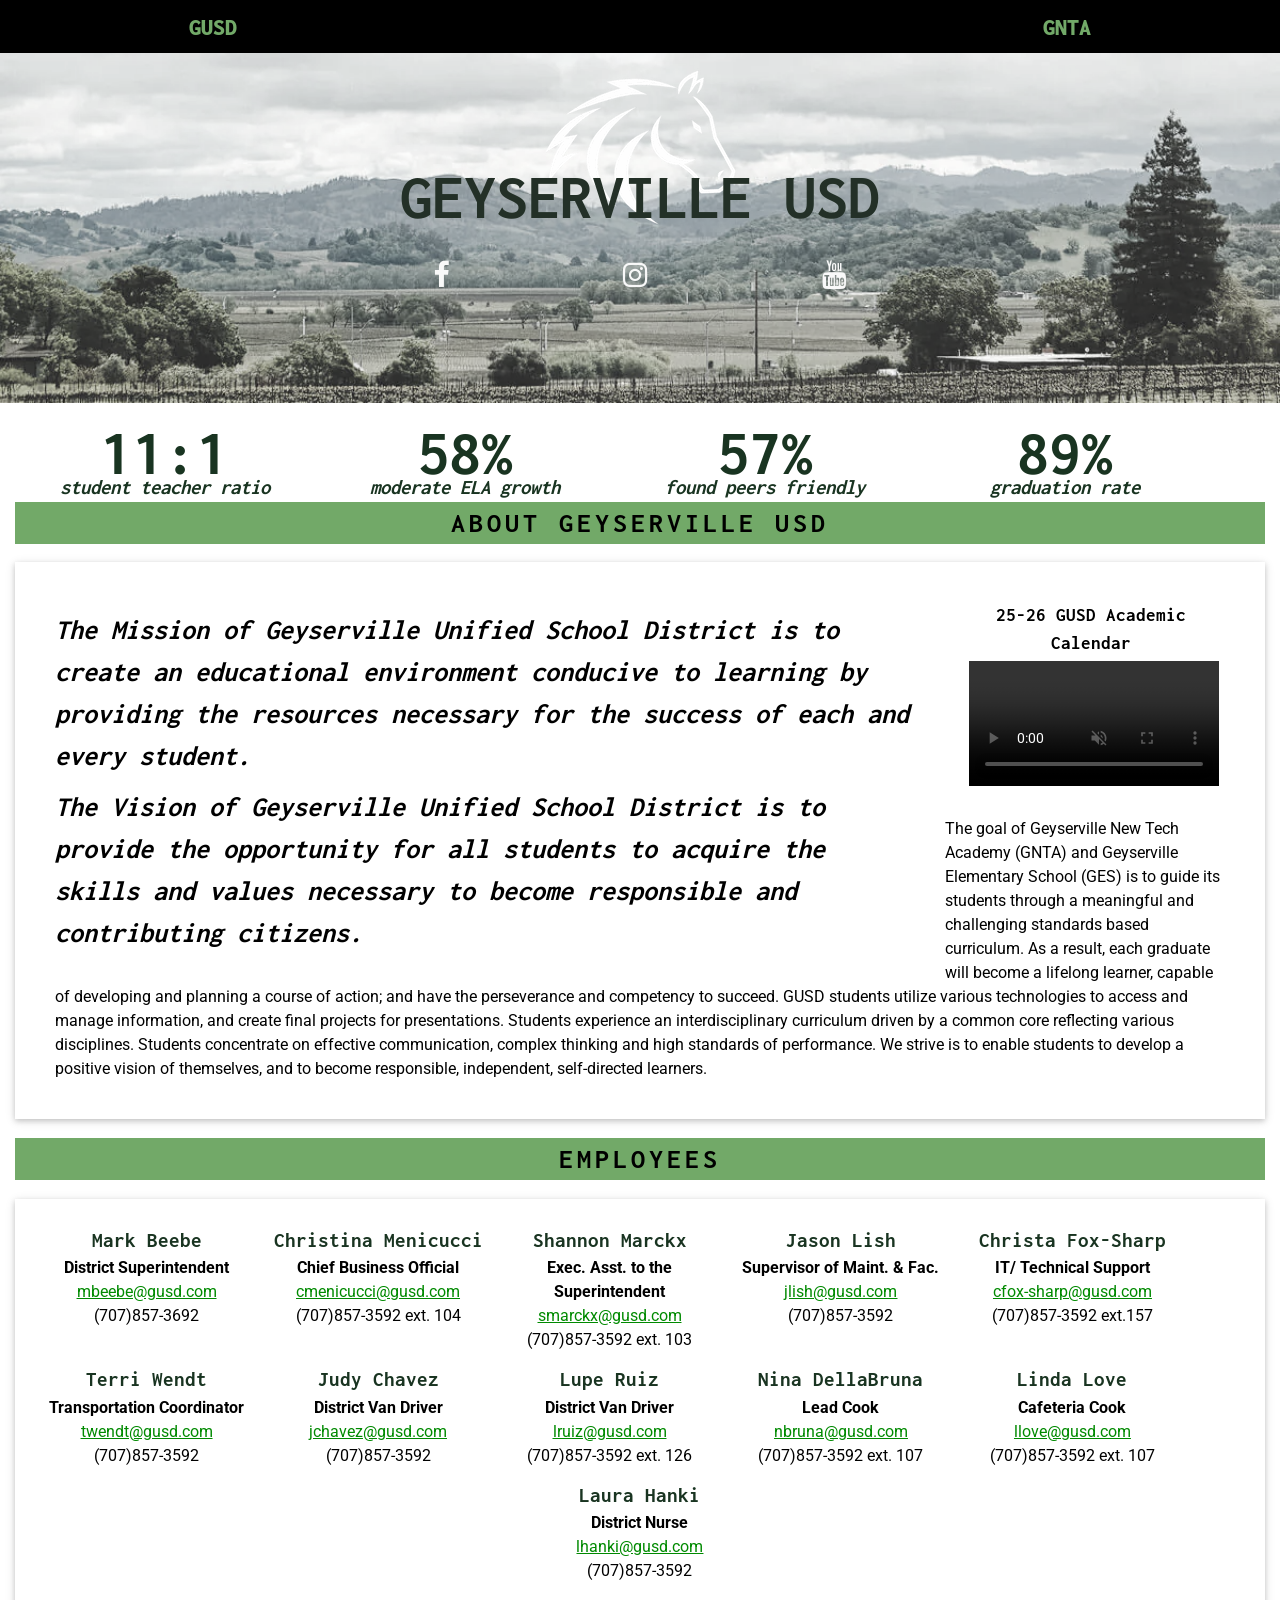
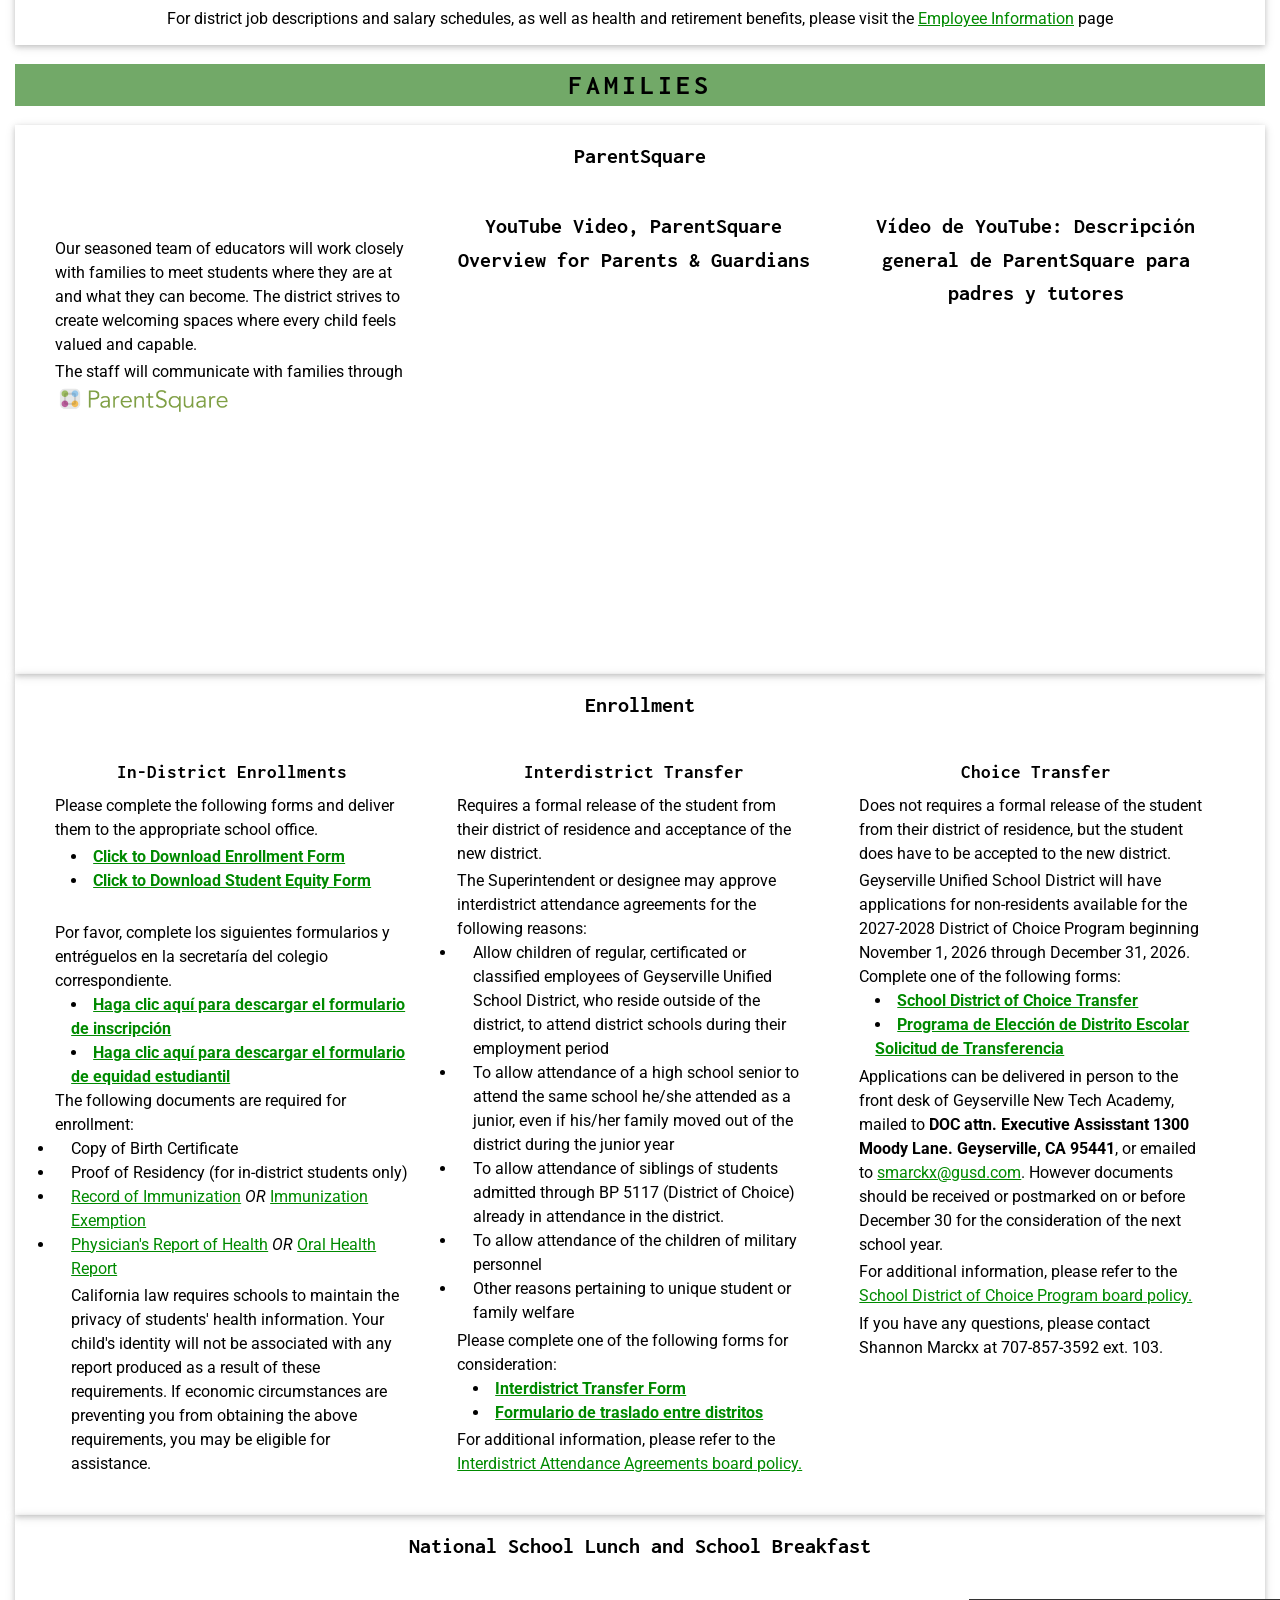
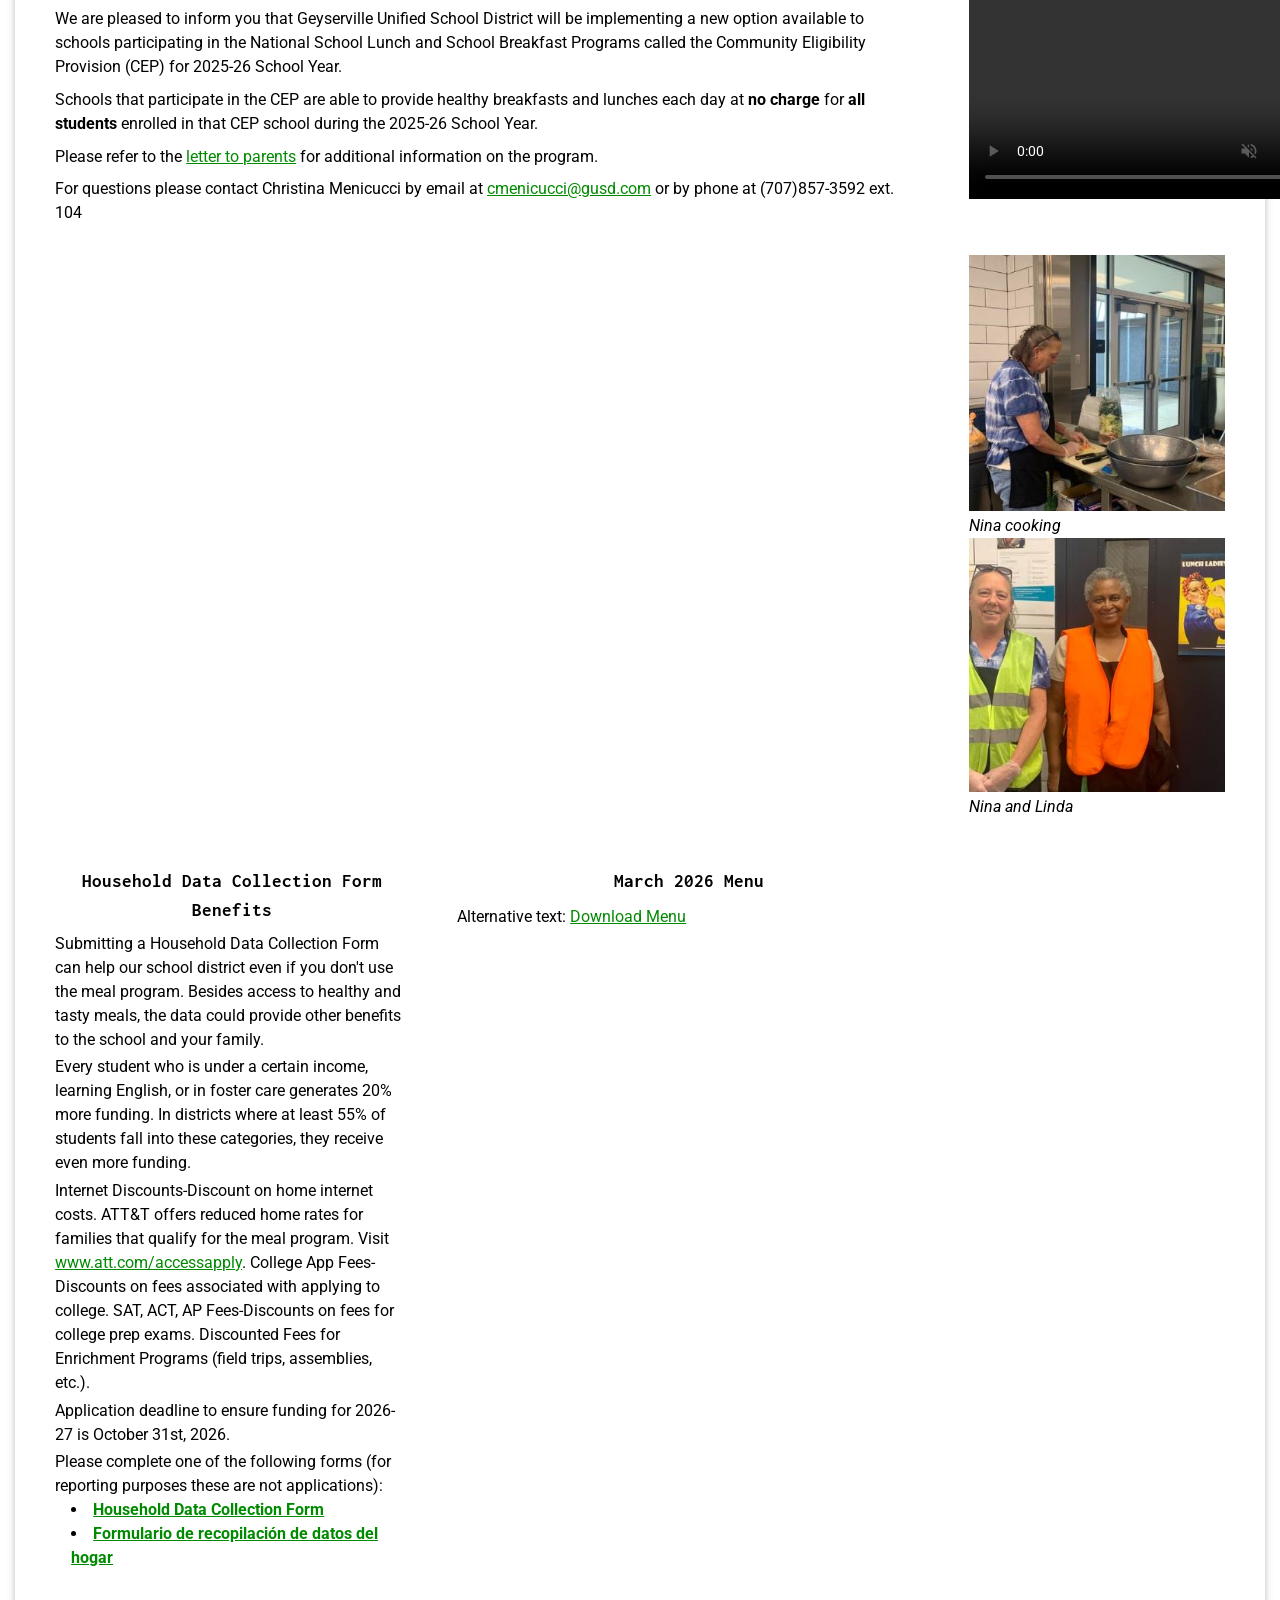
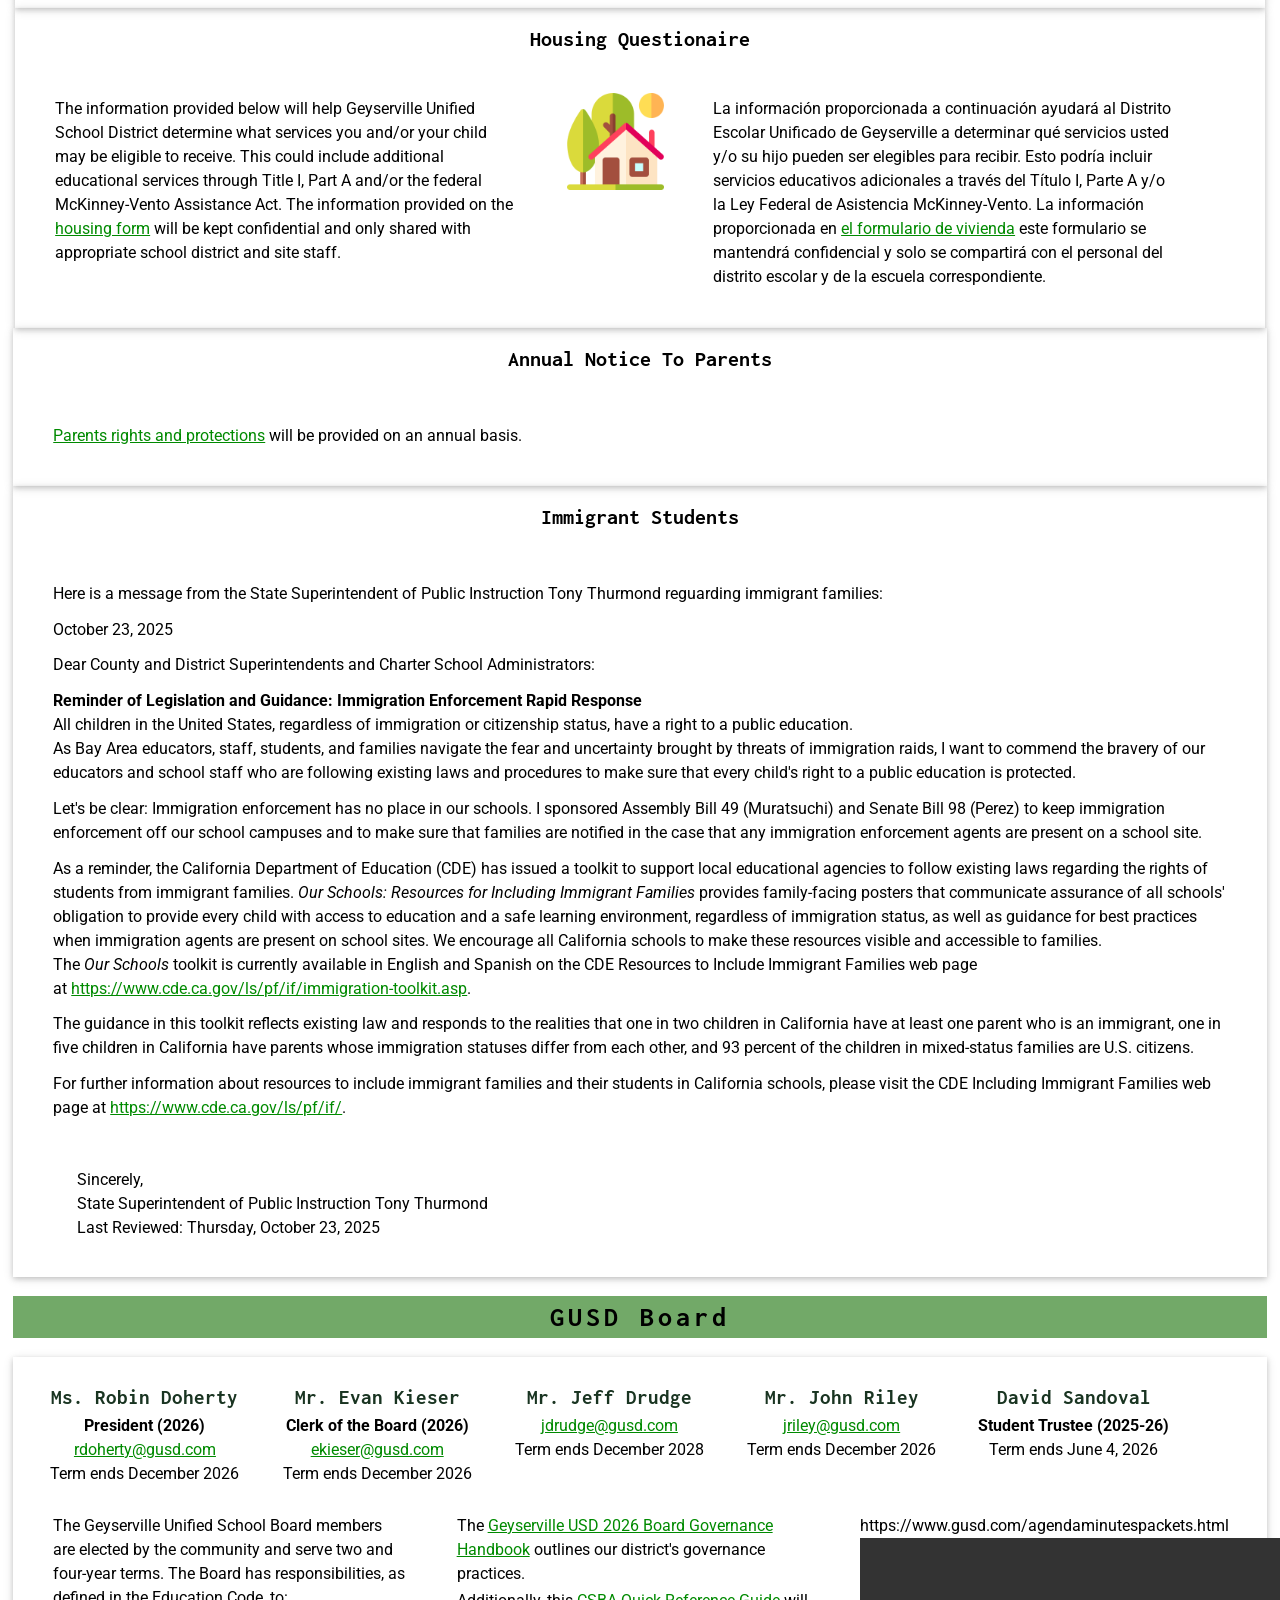
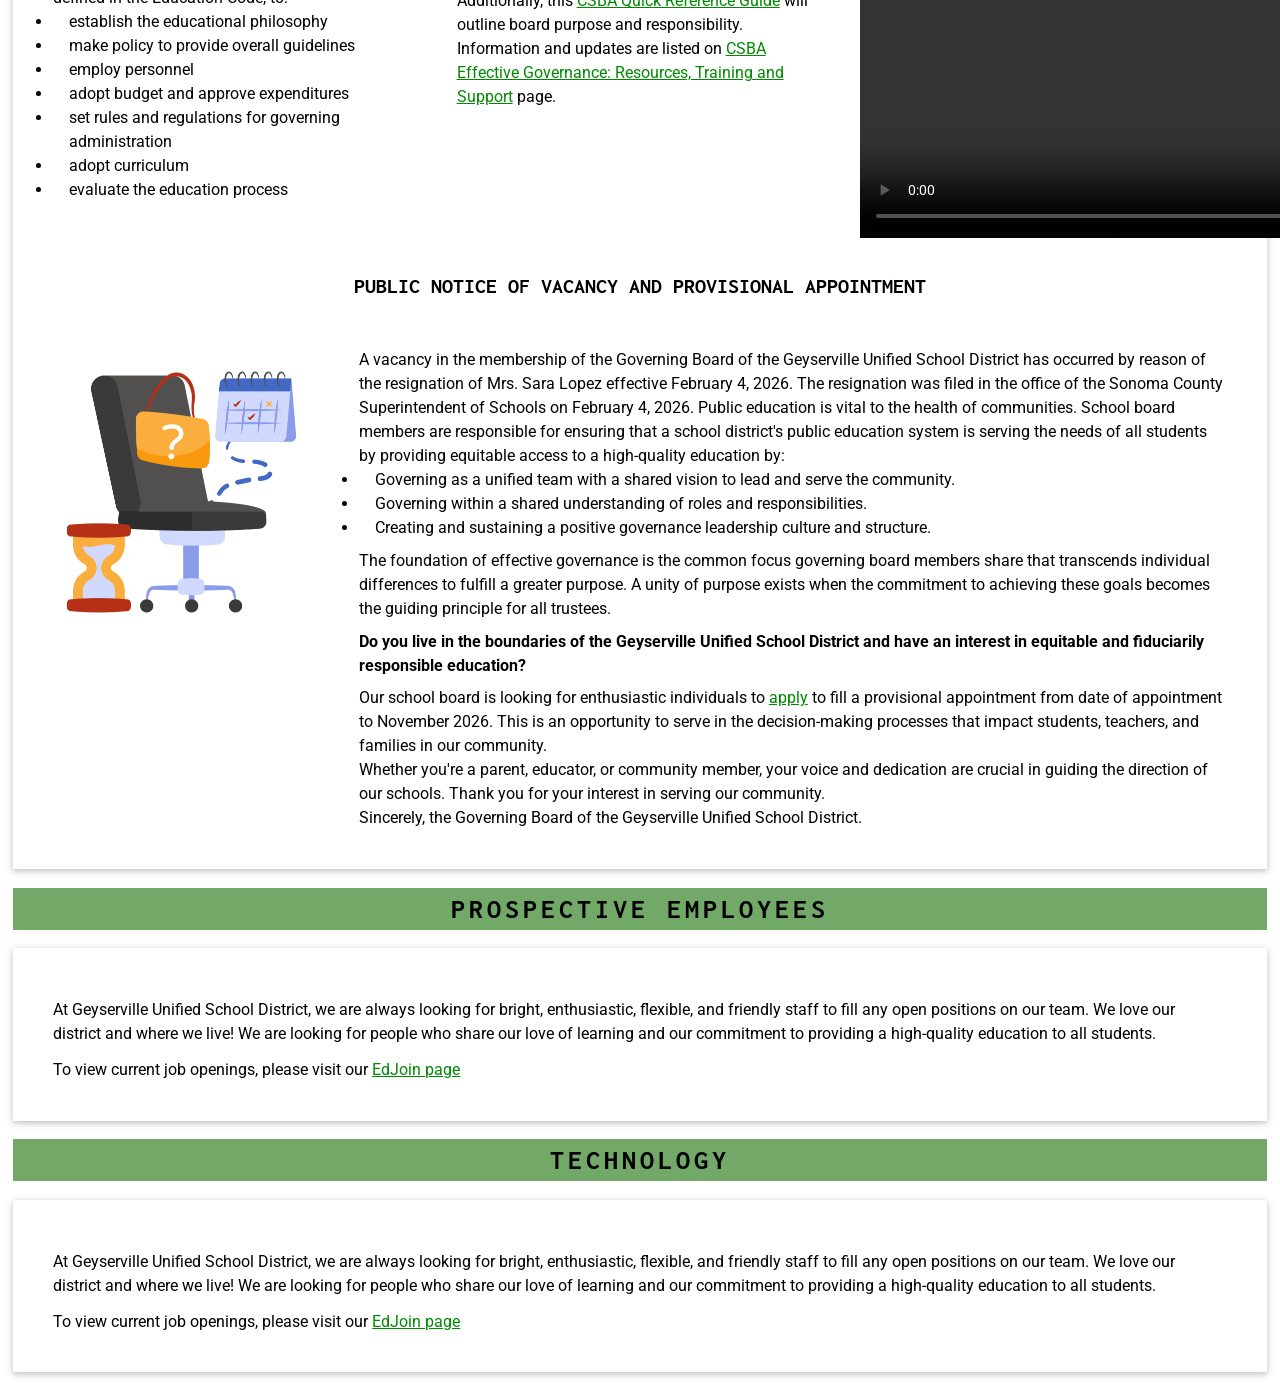
==== commit ad1be47f: "calling GES.html from index" ====
--- a/index.html
+++ b/index.html
@@ -38,7 +38,6 @@
       <div class="gusd-col s4 dropdown">
         <button class="dropbtn gusd-button gusd-block gusd">GUSD</button>
         <div class="dropdown-content">
-          <a href="/">Home</a>
           <a href="./images/25-26_geyserville_unified_school_district_calendar.pdf" target="_blank">Academic
             Calendar</a>
           <a href="#employees">Employees</a>
@@ -50,10 +49,10 @@
         </div>
       </div>
       <div class="gusd-col s4 dropdown">
-        <button class="dropbtn gusd-button gusd-block gusd">GES
+        <button class="dropbtn gusd-button gusd-block gusd"><a href="./ges.html">GES</a>
         </button>
         <div class="dropdown-content">
-          <a href="#bell">Bell Schedule</a>
+          <a href="./#bell">Bell Schedule</a>
           <a href="#ges_employees">Employees</a>
           <a href="#">Positive Behavior Intervention and Support</a>
           <a href="#">Student/Parent Handbook</a>
@@ -384,7 +383,7 @@
       <div class="gusd-row gusd-card gusd-padding">
         <h2>Annual Notice To Parents</h2>
         <div class="column_xlrg">
-          <p><a href="/html/2025-2026 Annual_Notice_To_Parents.html" target="_blank">Parents rights and protections</a>
+          <p><a href="./html/2025-2026 Annual_Notice_To_Parents.html" target="_blank">Parents rights and protections</a>
             will be provided on an annual basis.</p>
         </div>
       </div>
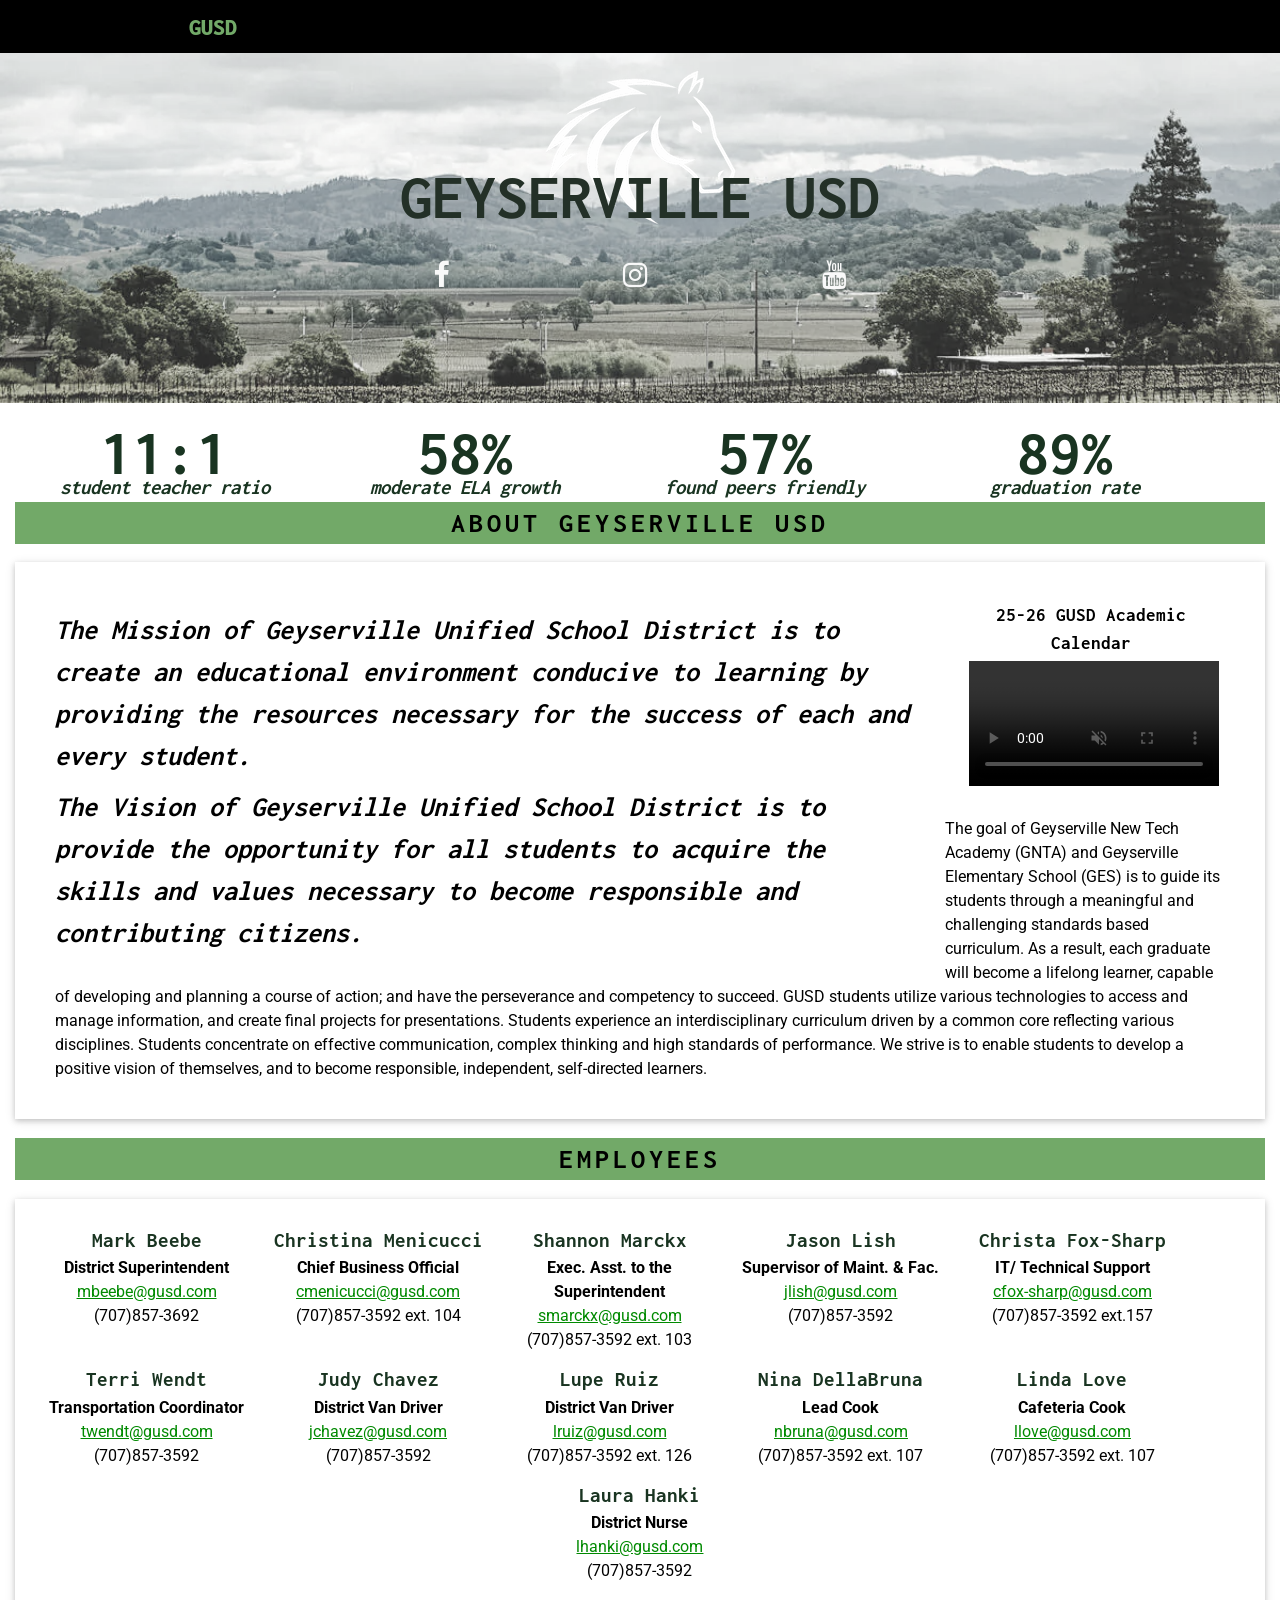
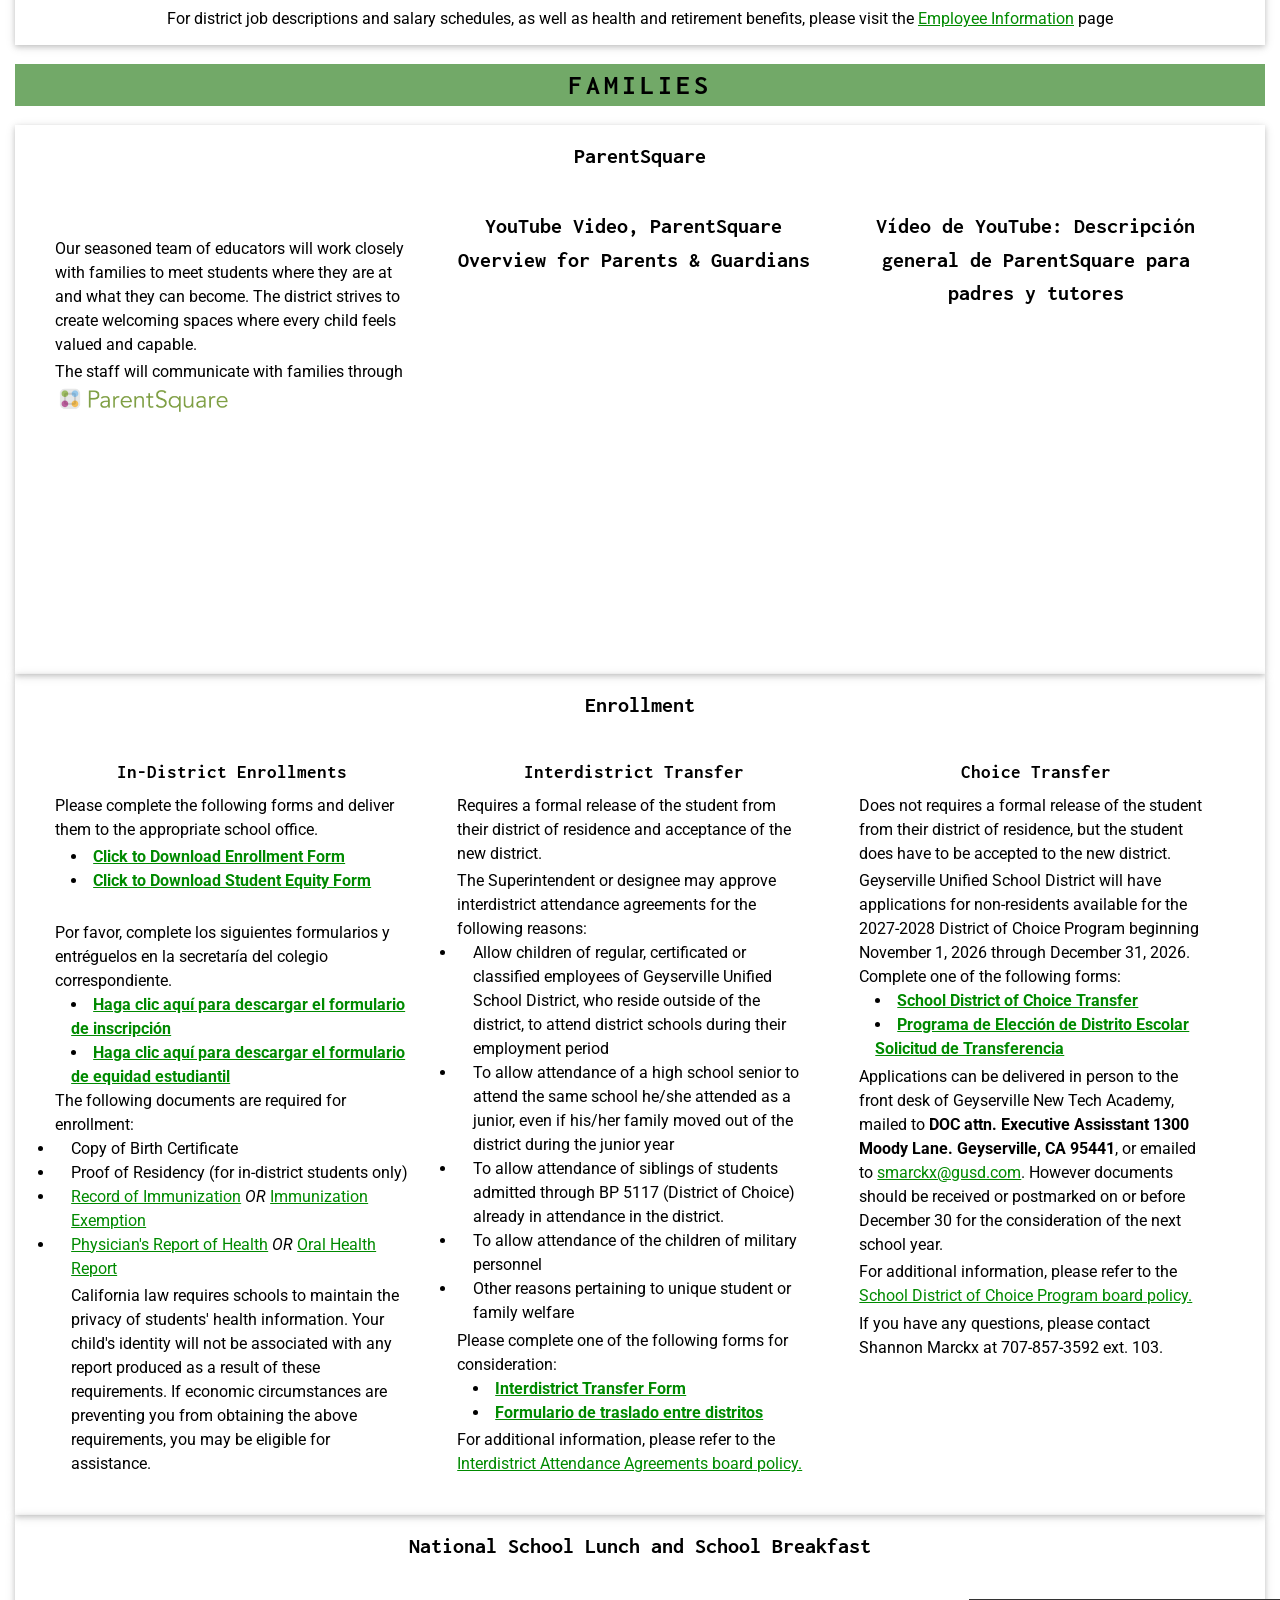
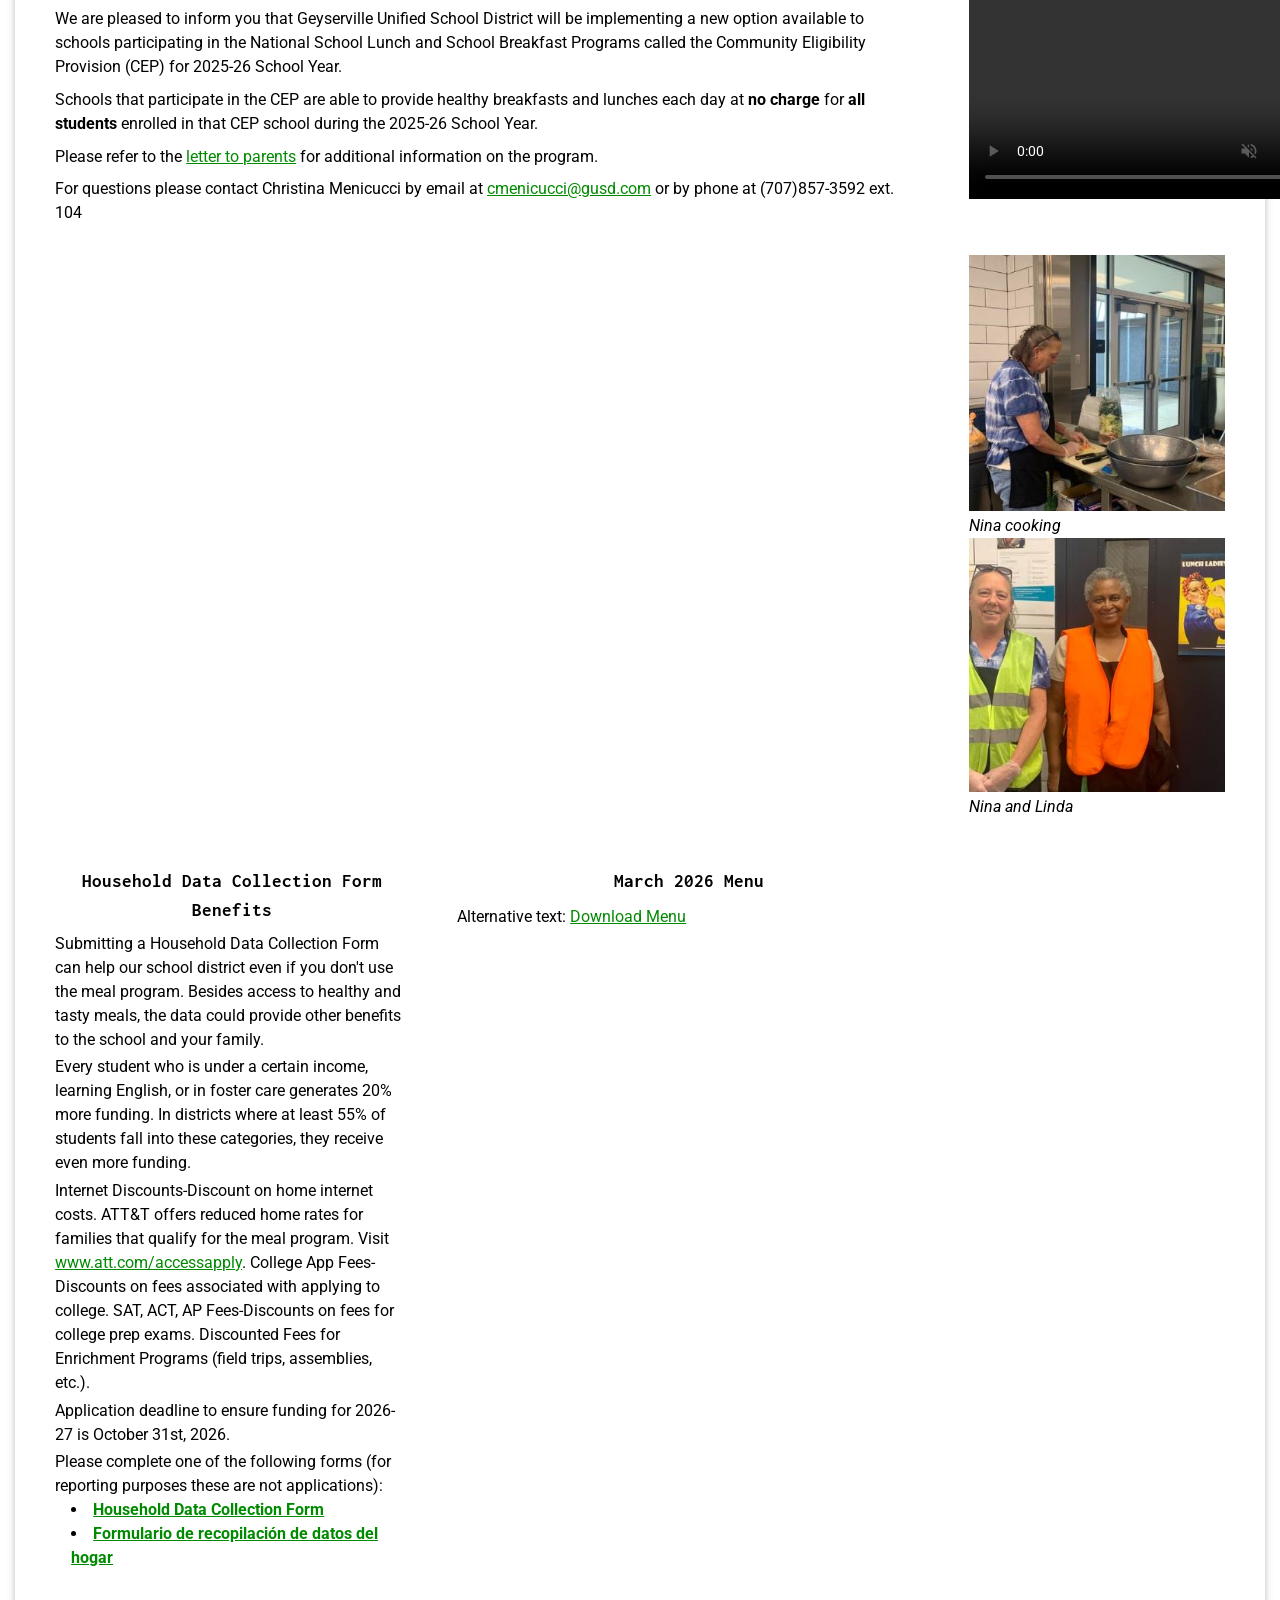
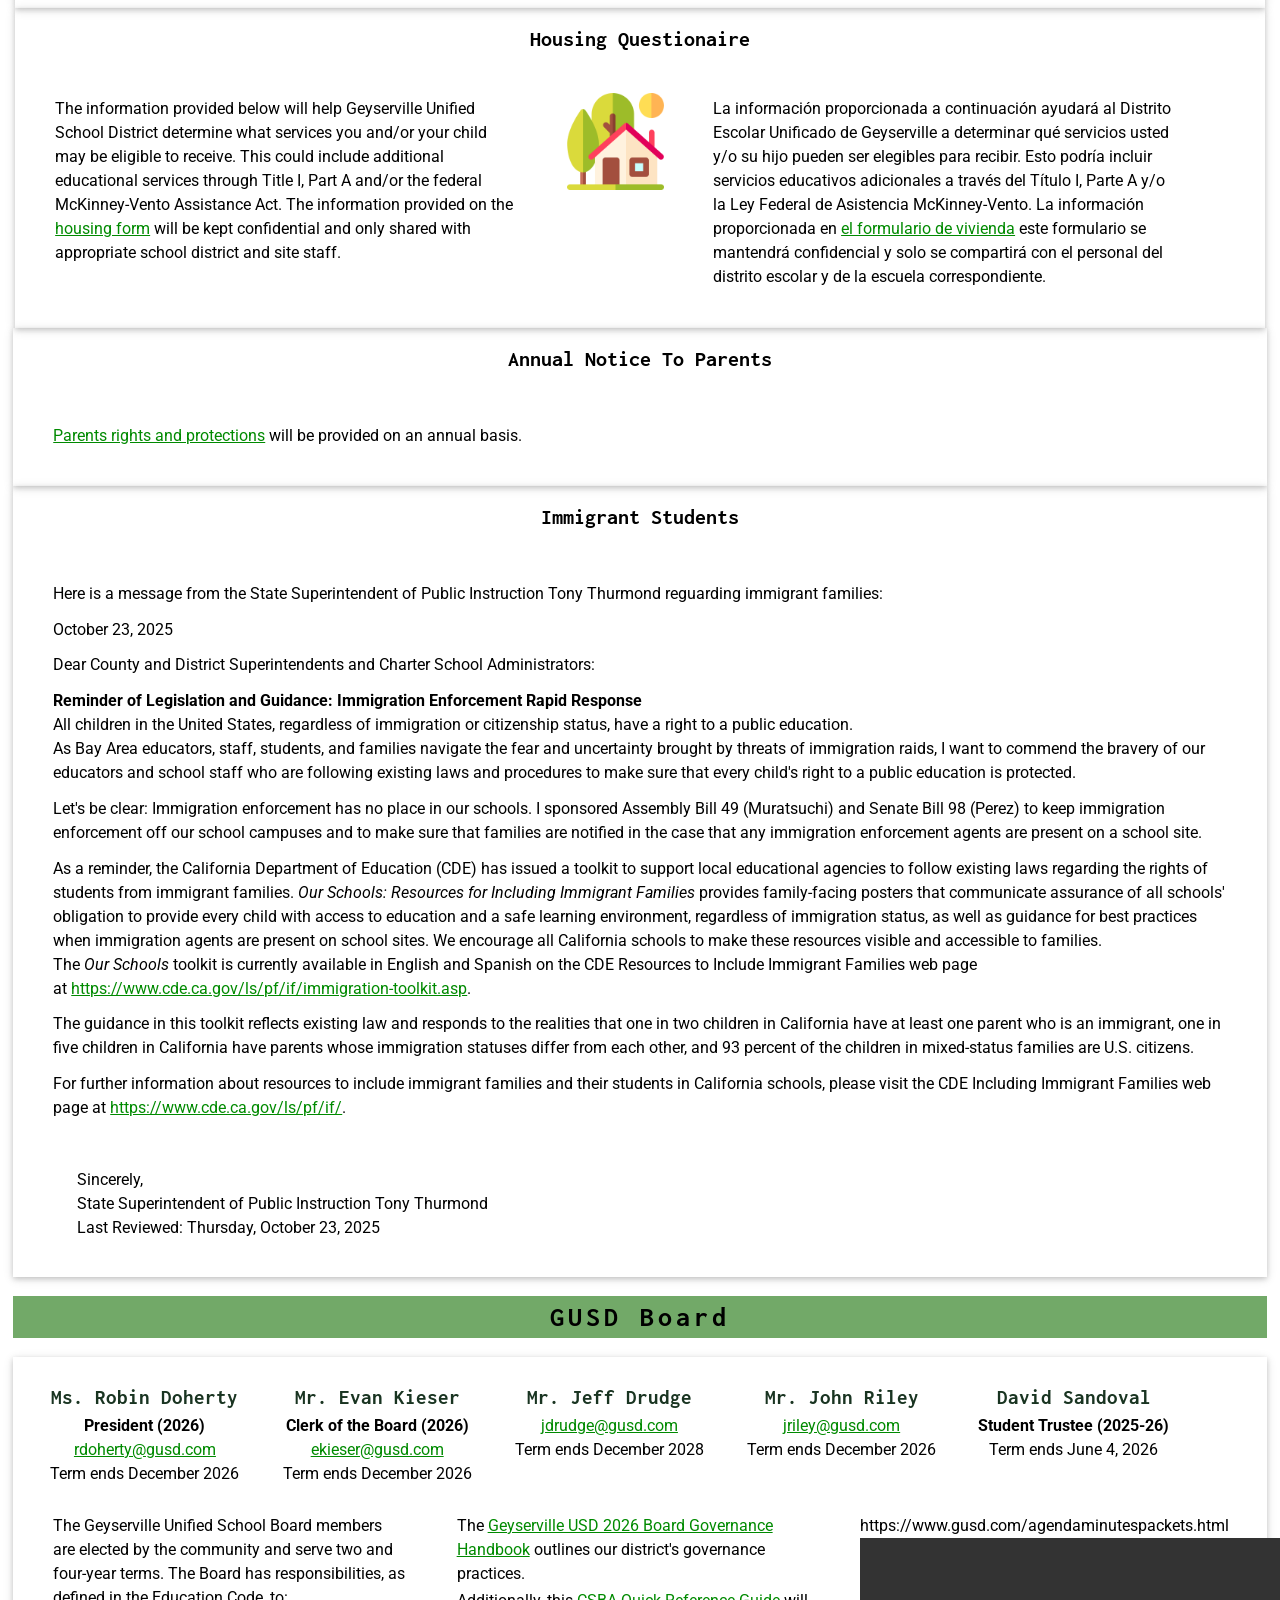
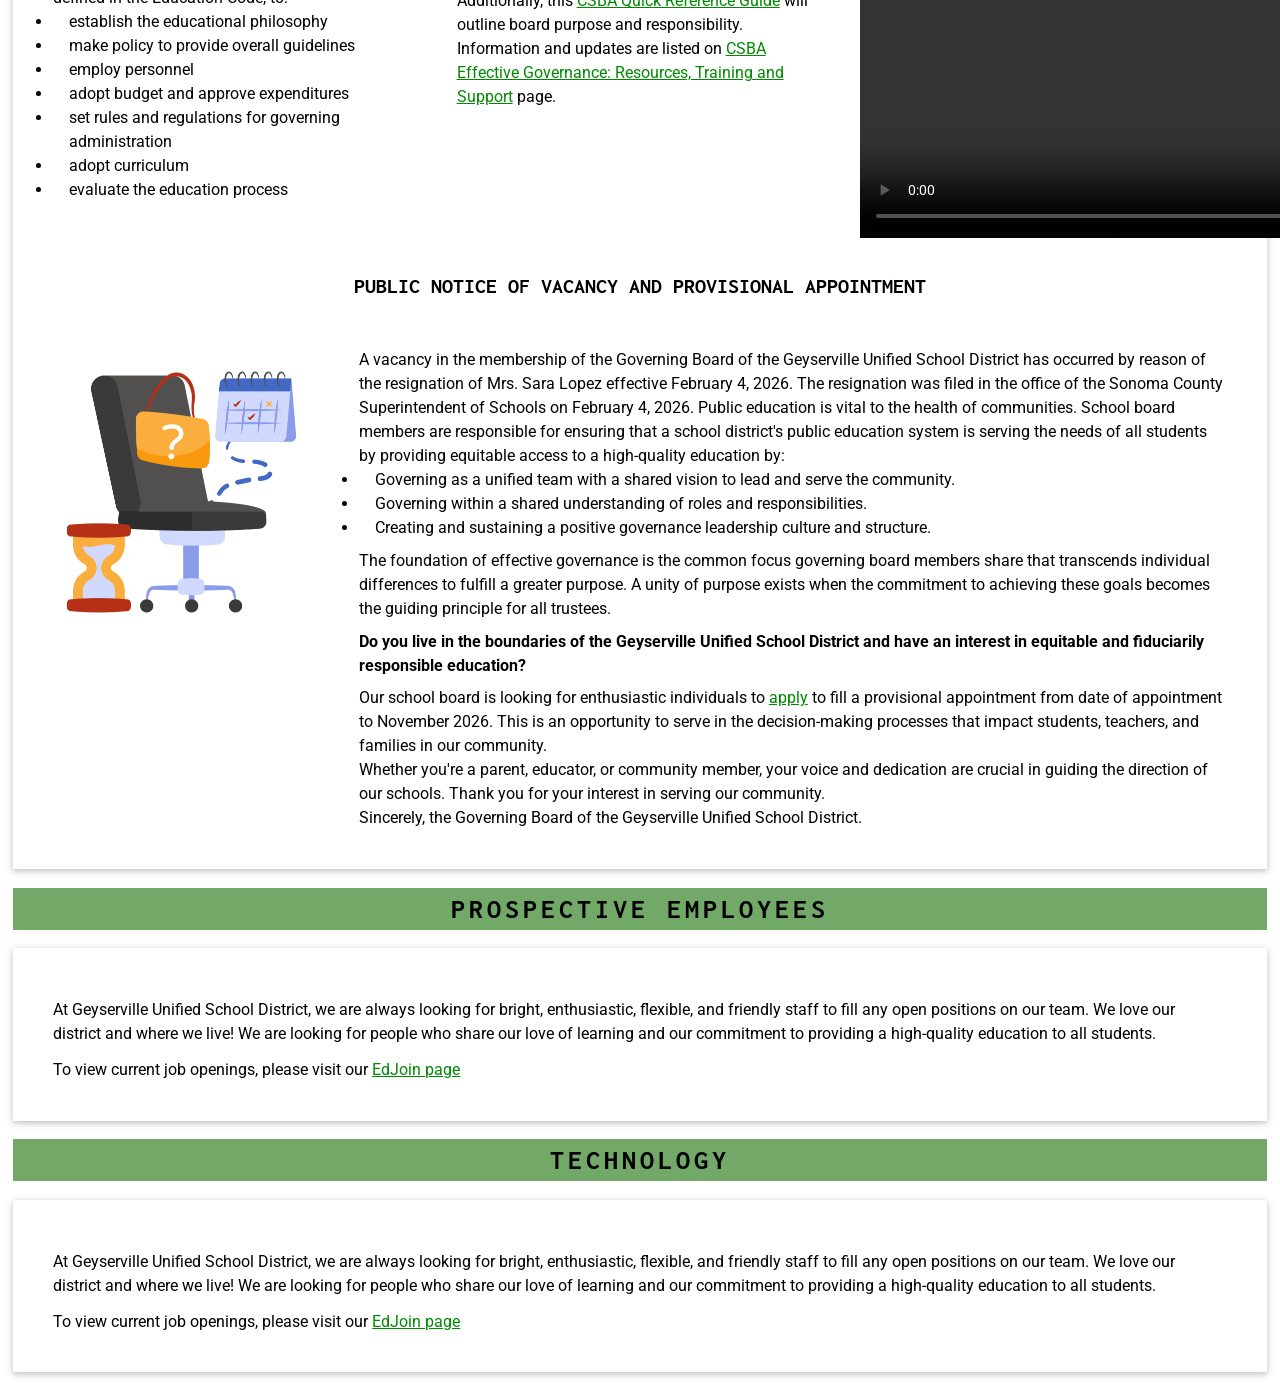
==== commit f440876c: "fixing the gnta a tag" ====
--- a/index.html
+++ b/index.html
@@ -49,8 +49,7 @@
         </div>
       </div>
       <div class="gusd-col s4 dropdown">
-        <button class="dropbtn gusd-button gusd-block gusd"><a href="./ges.html">GES</a>
-        </button>
+        <button class="dropbtn gusd-button gusd-block gusd"><a href="./ges.html">GES</a></button>
         <div class="dropdown-content">
           <a href="./#bell">Bell Schedule</a>
           <a href="#ges_employees">Employees</a>
@@ -60,13 +59,12 @@
         </div>
       </div>
       <div class="gusd-col s4 dropdown">
-        <button class="dropbtn gusd-button gusd-block gusd">GNTA</button>
+        <button class="dropbtn gusd-button gusd-block gusd"><a href="./gnta.html">GNTA</a></button>
         <div class="dropdown-content">
           <a href="#">Bell Schedule</a>
           <a href="#">Employees</a>
           <a href="#">Student Handbook</a>
           <a href="#">Transportation</a>
-          <a href="#">Link 3</a>
         </div>
       </div>
     </div><!-- Ends navbar -->
@@ -167,8 +165,7 @@
           <!-- </div> -->
           <div class="gusd-row gusd-center">
             <p>For district job descriptions and salary schedules, as well as health and retirement benefits, please
-              visit
-              the <a href="employee.html" target="_blank">Employee Information</a> page</p>
+              visit the <a href="./employee.html" target="_blank">Employee Information</a> page</p>
           </div>
         </div>
 
